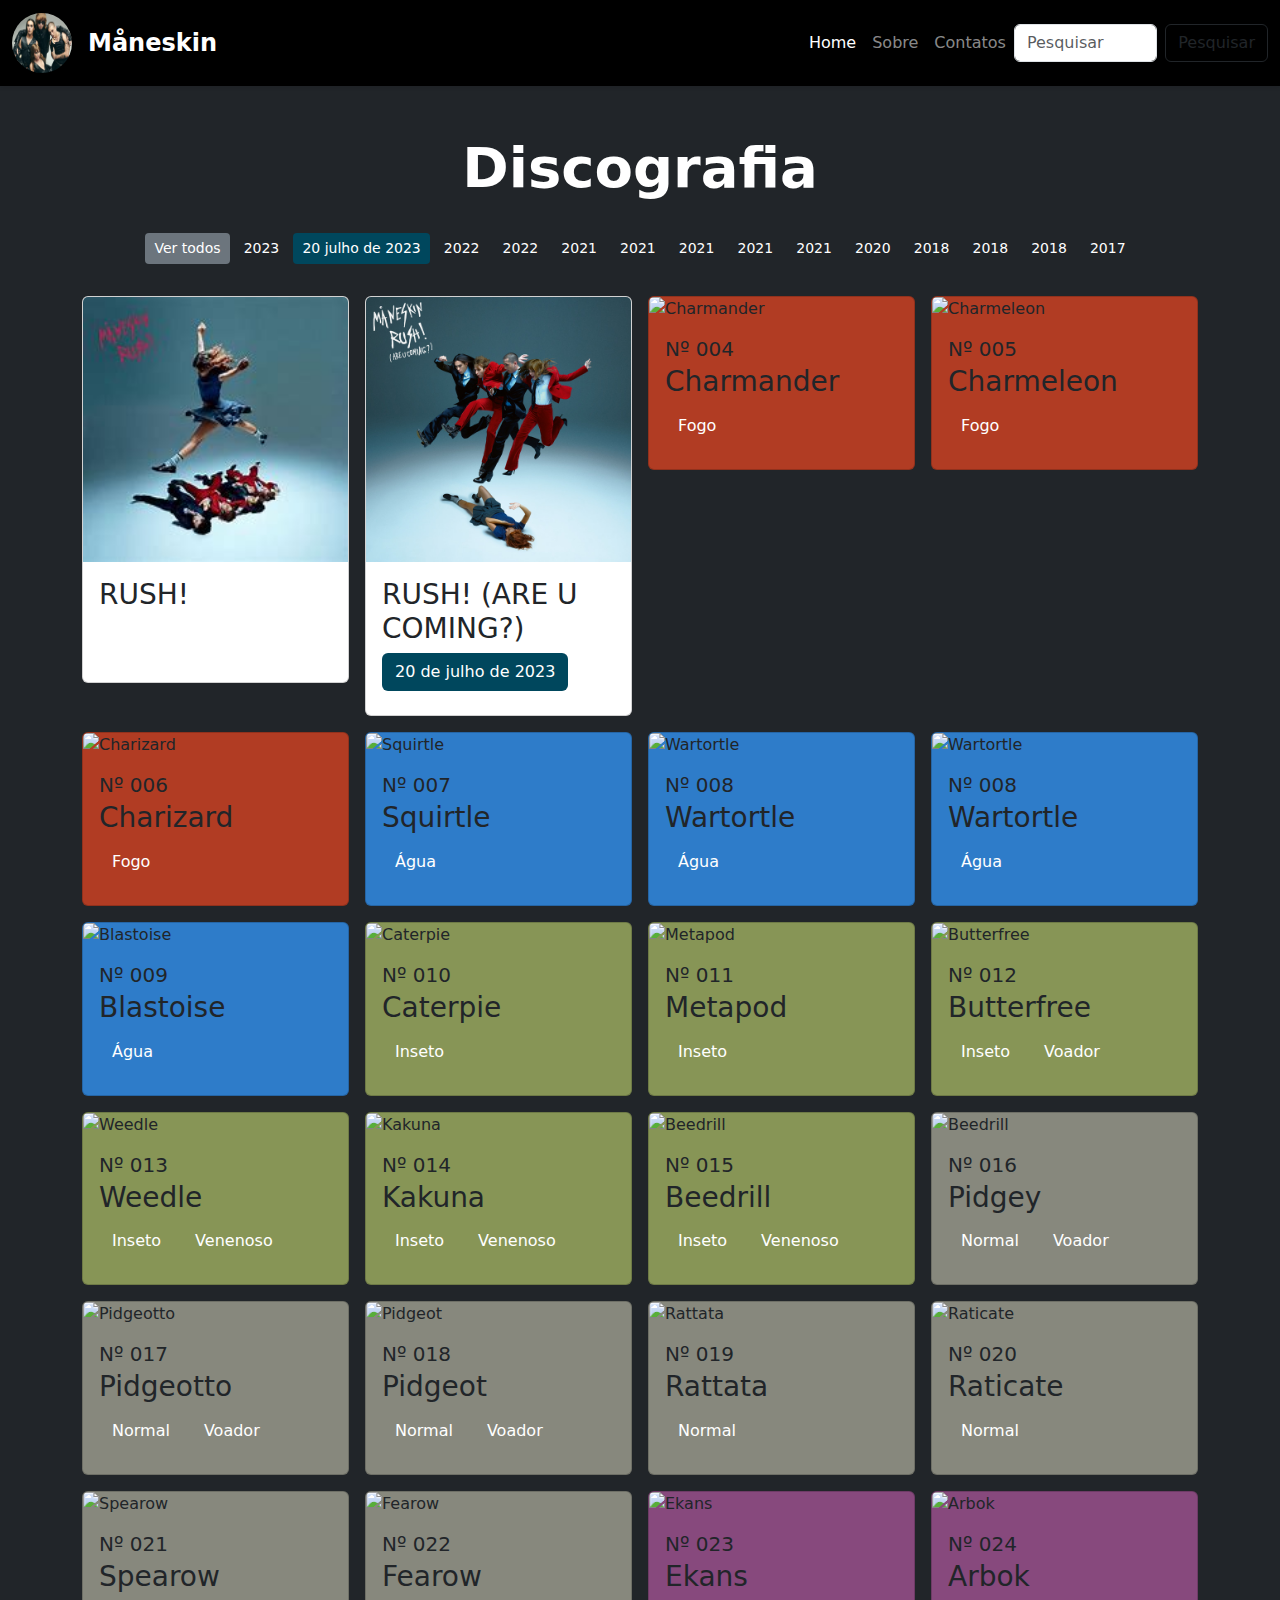
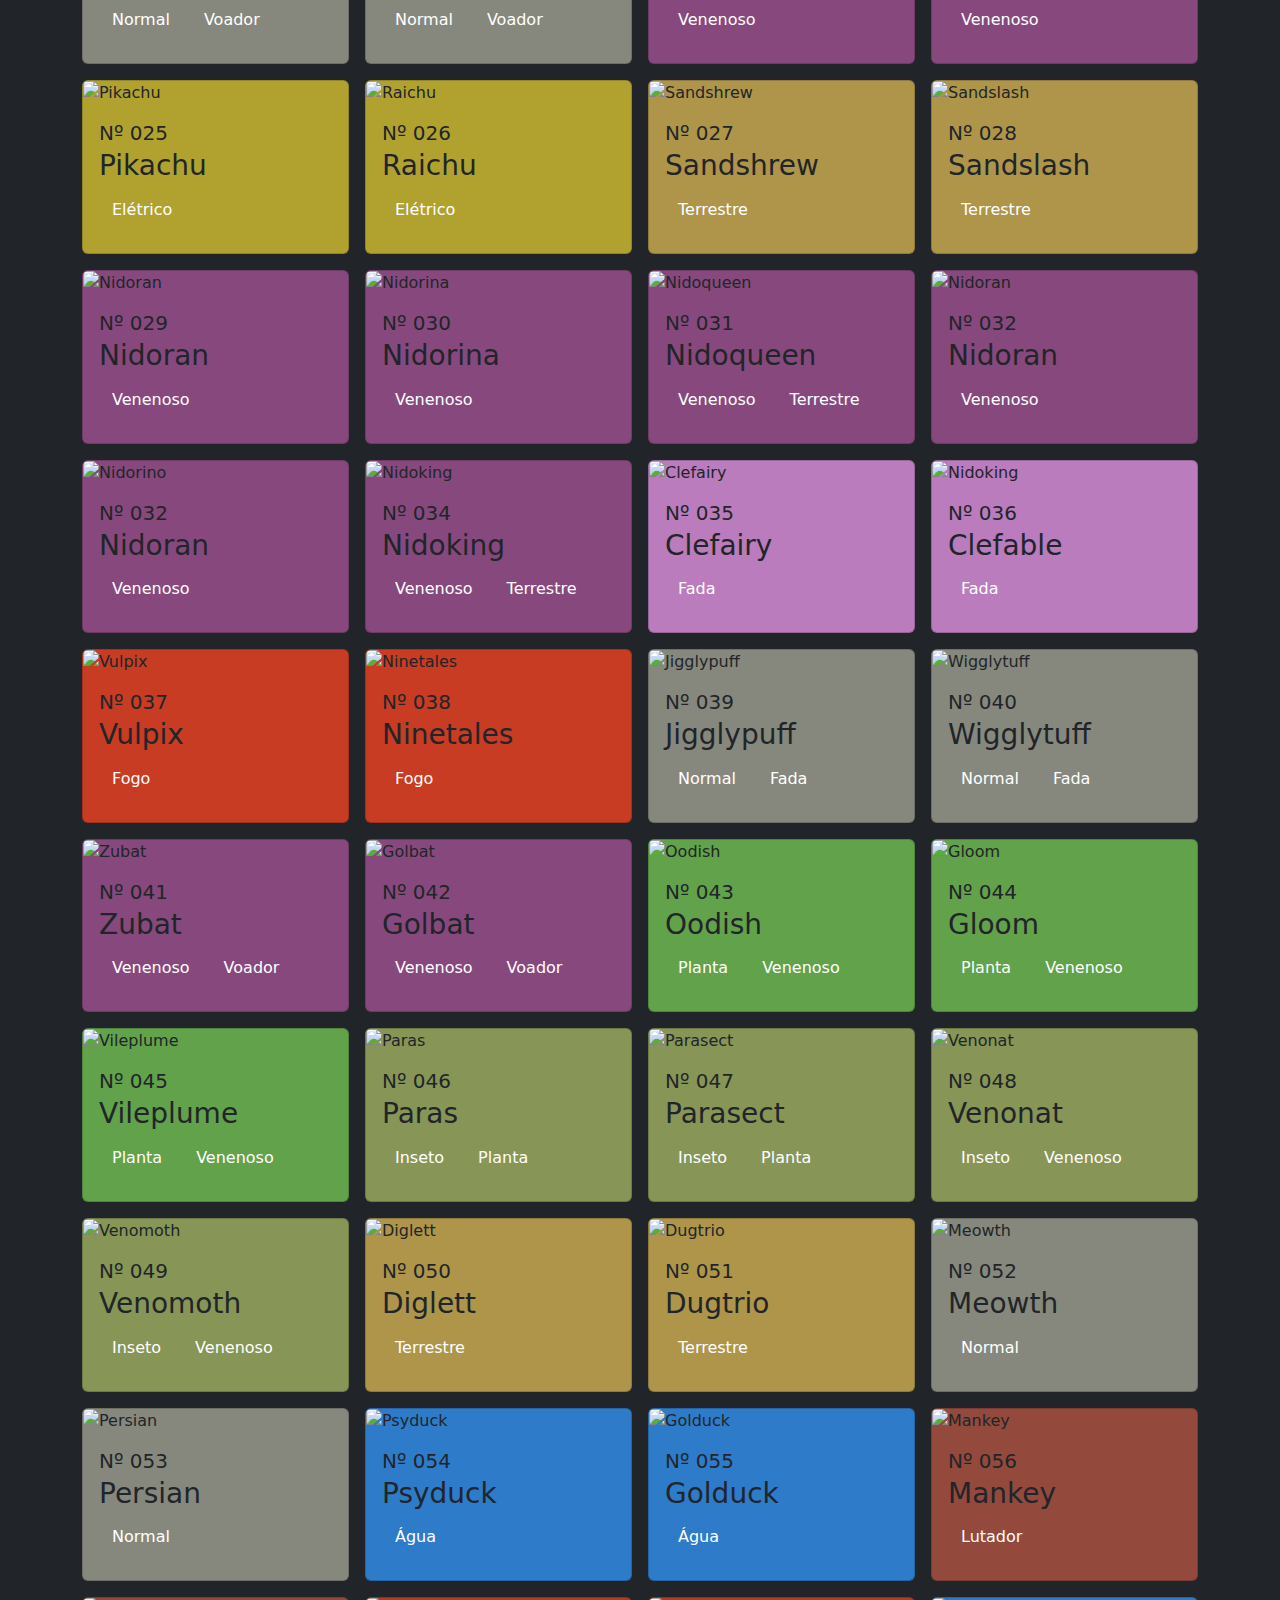
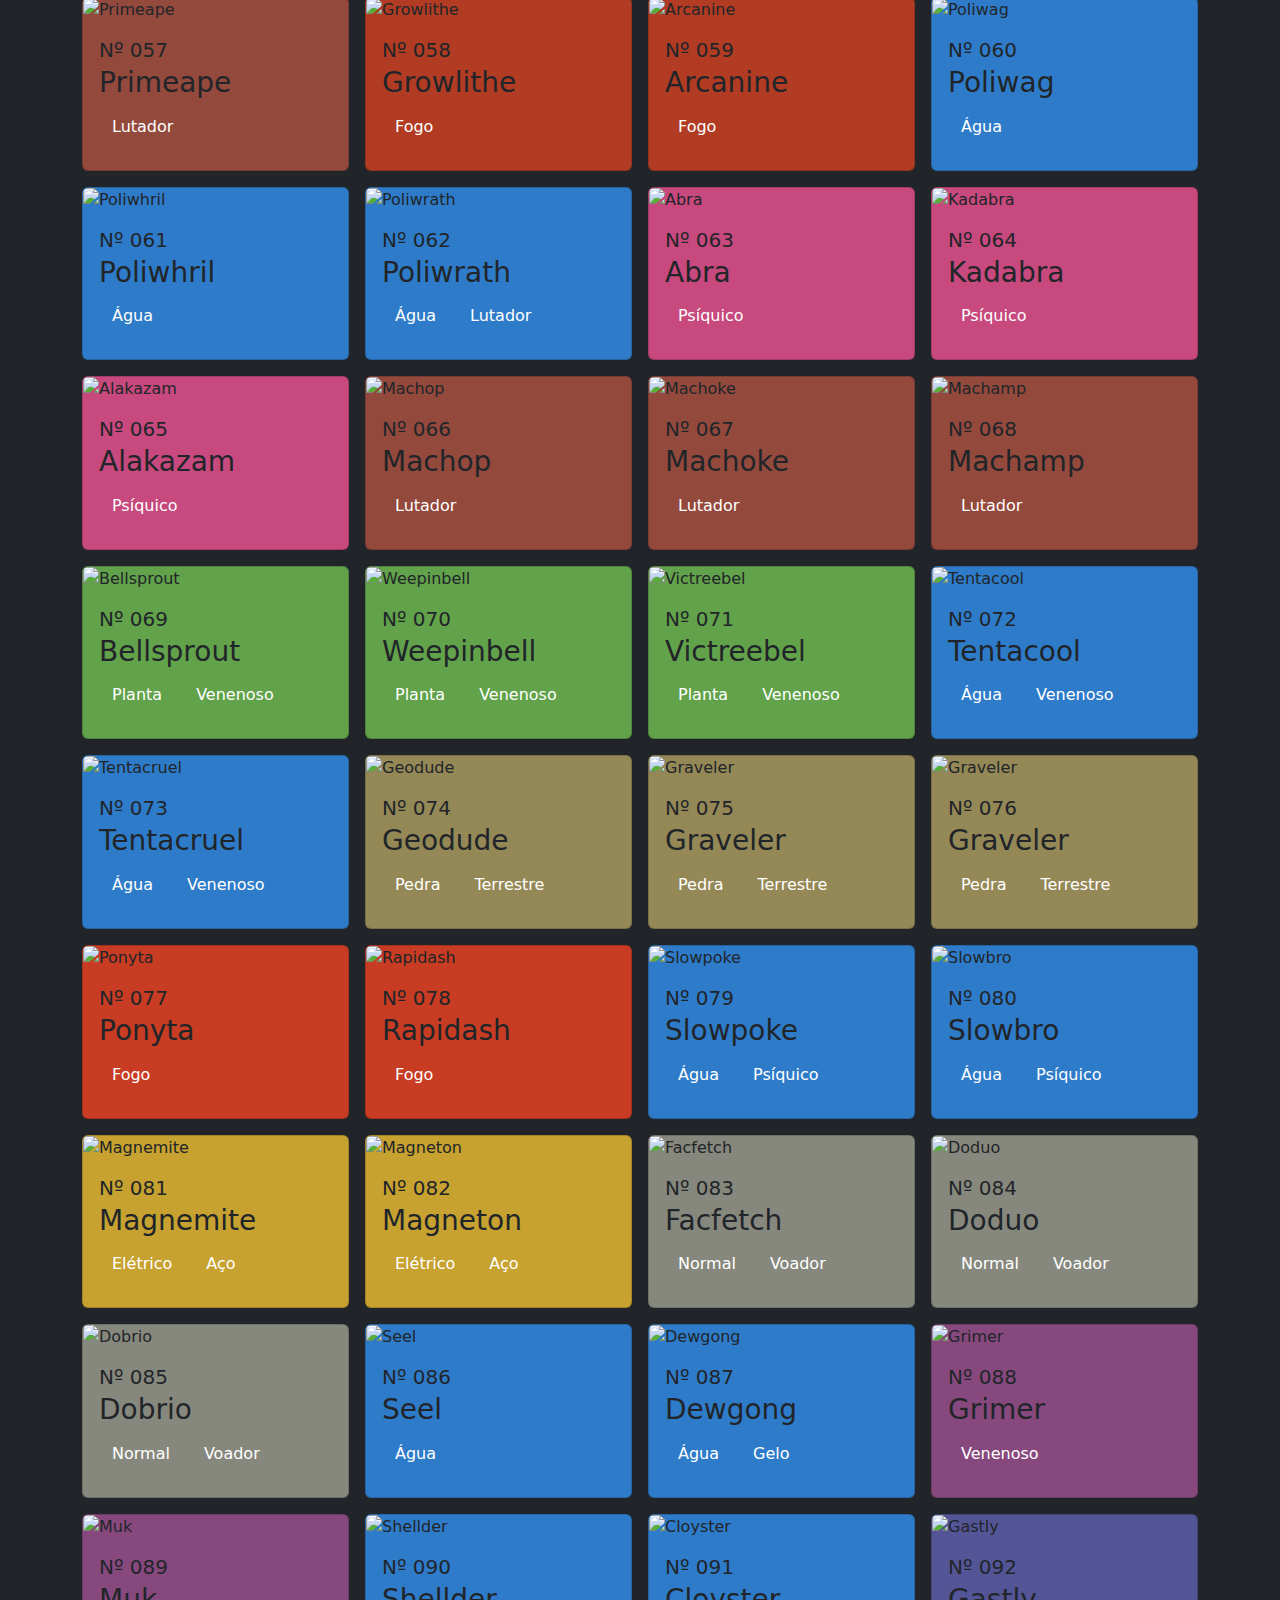
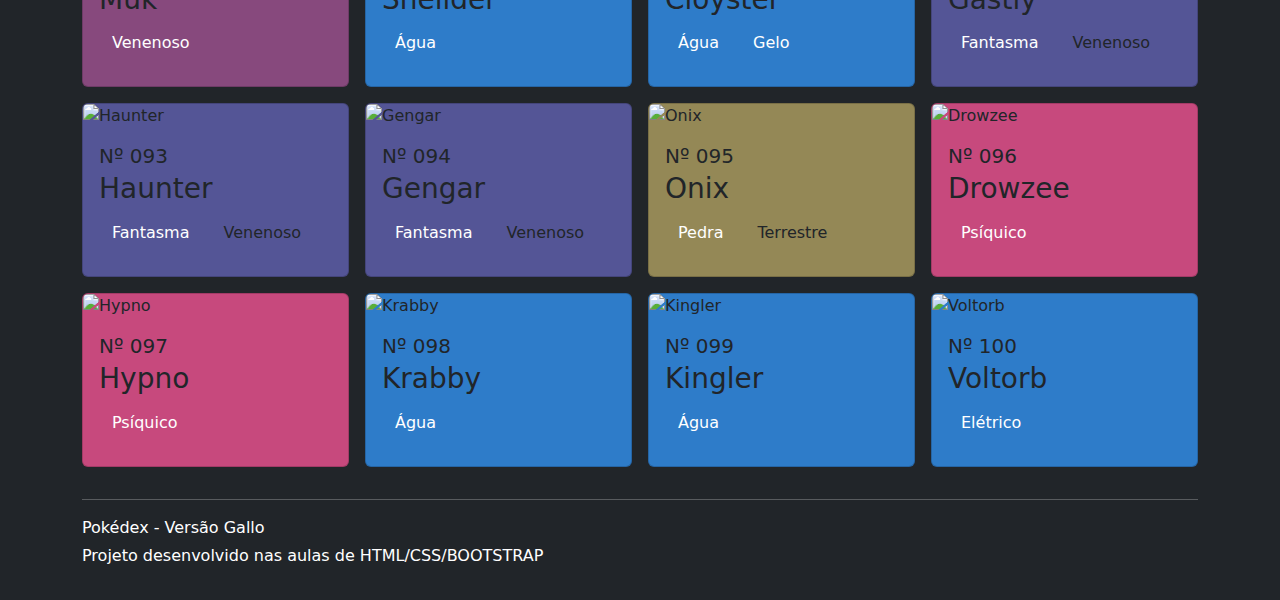
==== index.html @ 744568f0 "inicio da index" ====
<!DOCTYPE html>
<html lang="pt-br">
<head>
    <meta charset="UTF-8">
    <meta name="viewport" content="width=device-width, initial-scale=1.0">
    <title>Måneskin</title>

    <!-- Linha do favicon -->
    <link rel="shortcut icon" href="img/icon_1-removebg-preview.png" type="image/x-icon">

    <link rel="stylesheet" href="https://cdn.jsdelivr.net/npm/bootstrap@5.3.3/dist/css/bootstrap.min.css">
    <link rel="stylesheet" href="css/style.css">
</head>

<body class="min-vh-100 bg-dark">
    <header>
        <nav class="navbar navbar-expand-lg navbar-dark shadow-sm">
            <div class="container-fluid">
                <a href="index.html" class="navbar-brand d-flex align-items-center">
                    <img src="img/foto.jpg" alt="Måneskin" class="logo me-3">
                    <strong class="fs-4">Måneskin</strong>
                </a>
                <button class="navbar-toggler" type="button" data-bs-toggle="collapse" data-bs-target="#navbarSupportedContent" aria-controls="navbarSupportedContent" aria-expanded="false" aria-label="Toggle navigation">
                    <span class="navbar-toggler-icon"></span>
                </button>   
                  <div class="collapse navbar-collapse" id="navbarSupportedContent">
                    <ul class="navbar-nav w-100 justify-content-end mb-2 mb-lg-0">
                      <li class="nav-item">
                        <a class="nav-link active" aria-current="page" href="index.html">Home</a>
                      </li>
                      <li class="nav-item">
                        <a class="nav-link" href="#">Sobre</a>
                      </li>
                      <li class="nav-item">
                        <a class="nav-link" href="#">Contatos</a>
                      </li>
                    </ul>
                    <form class="d-flex" role="search">
                      <input class="form-control me-2" type="search" placeholder="Pesquisar" aria-label="Search">
                    <button class="btn btn-outline-dark" type="submit">Pesquisar</button>
                    </form>
                  </div>
            </div>
        </nav>
    </header>

    <main>
        <div class="container text-white pt-5">
            <div class="row">
                <div class="col text-center">
                    <h1 class="display-4 text-white fw-bolder">
                        Discografia
                    </h1>
                    <div class="my-4">
                        <button class="btn btn-sm my-2 text-white bg-secondary">
                            Ver todos
                        </button>
                        <button class="btn btn-sm my-2 text-white btn-2023">
                            2023
                        </button>
                        <button class="btn btn-sm my-2 text-white btn-20-julho-de-2023">
                          20 julho de 2023
                      </button>
                        <button class="btn btn-sm my-2 text-white btn-Fantasma">
                            2022
                        </button>
                        <button class="btn btn-sm my-2 text-white btn-Fogo">
                            2022
                        </button>
                        <button class="btn btn-sm my-2 text-white btn-Lutador">
                            2021
                        </button>
                        <button class="btn btn-sm my-2 text-white btn-Normal">
                            2021
                        </button>
                        <button class="btn btn-sm my-2 text-white btn-Pedra">
                            2021
                        </button>
                        <button class="btn btn-sm my-2 text-white btn-Planta">
                            2021
                        </button>
                        <button class="btn btn-sm my-2 text-white btn-Psíquico">
                            2021
                        </button>
                        <button class="btn btn-sm my-2 text-white btn-Sombrio">
                            2020
                        </button>
                        <button class="btn btn-sm my-2 text-white btn-Terrestre">
                            2018
                        </button>
                        <button class="btn btn-sm my-2 text-white btn-Venenoso">
                            2018
                        </button>
                        <button class="btn btn-sm my-2 text-white btn-Voador">
                            2018
                        </button>
                        <button class="btn btn-sm my-2 text-white btn-Voador">
                            2017
                        </button>
                    </div>
                </div>
            </div>
            <div class="row row-cols-1 row-cols-sm-2 row-cols-md-3 row-cols-lg-4 g-3">

              <!-- Início do Card RUSH! -->
                <div class="col">
                  <a href="rush.html" class="text-decoration-none">
                  <div class="card" style="background-color: #fff">
                    <img src="img/rush.jpg" alt="RUSH! (ARE U COMING?)" class="card-img-top">
                    <div class="card-body">
                        <h3 class="card-title">RUSH!</h3>
                        <div class="d-flex gap-2 my-2">
                          <button class="btn btn-20-janeiro-de-2023 text-white">20 de janeiro de 2023</button>
                        </div>
                    </div>
                  </div>
                  </a>
                </div>
              <!-- Fim do Card do RUSH! (ARE U COMING?) -->


              <!-- Início do Card RUSH! (ARE U COMING?) -->
                <div class="col">
                  <a href="rush are u coming.html" class="text-decoration-none">
                  <div class="card" style="background-color: #fff">
                    <img src="img/rush are u coming.jpg" alt="RUSH! (ARE U COMING?)" class="card-img-top">
                    <div class="card-body">
                        <h3 class="card-title">RUSH! (ARE U COMING?)</h3>
                        <div class="d-flex gap-2 my-2">
                            <button class="btn btn-20-julho-de-2023 text-white">20 de julho de 2023</button>
                        </div>
                    </div>
                  </div>
                  </a>
                </div>
                <!-- Fim do Card do RUSH! (ARE U COMING?) -->




                  <!-- Início do Card do Charmander -->
                <div class="col">
                    <div class="card" style="background-color: rgba(225,68,34,0.75);">
                      <img src="img/pokemons/004.png" alt="Charmander" class="card-img-top">
                      <div class="card-body">
                          <h5 class="card-text mb-1">Nº 004</h5>
                          <h3 class="card-title">Charmander</h3>
                          <div class="d-flex gap-2 my-2">
                              <button class="btn btn-Fogo text-white">Fogo</button>
                          </div>
                      </div>
                    </div>
                  </div>
                  <!-- Fim do Card do Charmander -->

                  <!-- Início do Card do Charmeleon  -->
                <div class="col">
                    <div class="card" style="background-color: rgba(225,68,34,0.75);">
                      <img src="img/pokemons/005.png" alt="Charmeleon" class="card-img-top">
                      <div class="card-body">
                          <h5 class="card-text mb-1">Nº 005</h5>
                          <h3 class="card-title">Charmeleon</h3>
                          <div class="d-flex gap-2 my-2">
                              <button class="btn btn-Fogo text-white">Fogo</button>
                          </div>
                      </div>
                    </div>
                  </div>
                  <!-- Fim do Card do Charmeleon  -->

                    <!-- Início do Card do Charizard  -->
                <div class="col">
                    <div class="card" style="background-color: rgba(225,68,34,0.75);">
                      <img src="img/pokemons/006.png" alt="Charizard" class="card-img-top">
                      <div class="card-body">
                          <h5 class="card-text mb-1">Nº 006</h5>
                          <h3 class="card-title">Charizard</h3>
                          <div class="d-flex gap-2 my-2">
                              <button class="btn btn-Fogo text-white">Fogo</button>
                          </div>
                      </div>
                    </div>
                  </div>
                  <!-- Fim do Card do Charizard -->
                  
                  <!-- Início do Card do Squirtle -->
                <div class="col">
                    <div class="card" style="background-color: rgba(51,153,255,0.75);">
                      <img src="img/pokemons/007.png" alt="Squirtle" class="card-img-top">
                      <div class="card-body">
                          <h5 class="card-text mb-1">Nº 007</h5>
                          <h3 class="card-title">Squirtle</h3>
                          <div class="d-flex gap-2 my-2">
                              <button class="btn btn-Água text-white">Água</button>
                          </div>
                      </div>
                    </div>
                  </div>
                  <!-- Fim do Card do Squirtle -->

                  <!-- Início do Card do Wartortle -->
                <div class="col">
                    <div class="card" style="background-color: rgba(51,153,255,0.75);">
                      <img src="img/pokemons/008.png" alt="Wartortle" class="card-img-top">
                      <div class="card-body">
                          <h5 class="card-text mb-1">Nº 008</h5>
                          <h3 class="card-title">Wartortle</h3>
                          <div class="d-flex gap-2 my-2">
                              <button class="btn btn-Água text-white">Água</button>
                          </div>
                      </div>
                    </div>
                  </div>
                  <!-- Fim do Card do Squirtle -->

                  <!-- Início do Card do Wartortle -->
                <div class="col">
                    <div class="card" style="background-color: rgba(51,153,255,0.75);">
                      <img src="img/pokemons/008.png" alt="Wartortle  " class="card-img-top">
                      <div class="card-body">
                          <h5 class="card-text mb-1">Nº 008</h5>
                          <h3 class="card-title">Wartortle</h3>
                          <div class="d-flex gap-2 my-2">
                              <button class="btn btn-Água text-white">Água</button>
                          </div>
                      </div>
                    </div>
                  </div>
                  <!-- Fim do Card do Wartortle -->

                  <!-- Início do Card do Blastoise -->
                <div class="col">
                    <div class="card" style="background-color: rgba(51,153,255,0.75);">
                      <img src="img/pokemons/009.png" alt="Blastoise" class="card-img-top">
                      <div class="card-body">
                          <h5 class="card-text mb-1">Nº 009</h5>
                          <h3 class="card-title">Blastoise</h3>
                          <div class="d-flex gap-2 my-2">
                              <button class="btn btn-Água text-white">Água</button>
                          </div>
                      </div>
                    </div>
                  </div>
                  <!-- Fim do Card do Wartortle -->

                  <!-- Início do Card do Caterpie -->
                <div class="col">
                    <div class="card" style="background-color: rgba(170,187,102,0.75);">
                      <img src="img/pokemons/010.png" alt="Caterpie" class="card-img-top">
                      <div class="card-body">
                          <h5 class="card-text mb-1">Nº 010</h5>
                          <h3 class="card-title">Caterpie</h3>
                          <div class="d-flex gap-2 my-2">
                              <button class="btn btn-Inseto text-white">Inseto</button>
                          </div>
                      </div>
                    </div>
                  </div>
                  <!-- Fim do Card do Caterpie   -->

                  <!-- Início do Card do Metapod -->
                <div class="col">
                    <div class="card" style="background-color: rgba(170,187,102,0.75);">
                      <img src="img/pokemons/011.png" alt="Metapod" class="card-img-top">
                      <div class="card-body">
                          <h5 class="card-text mb-1">Nº 011</h5>
                          <h3 class="card-title">Metapod</h3>
                          <div class="d-flex gap-2 my-2">
                              <button class="btn btn-Inseto text-white">Inseto</button>
                          </div>
                      </div>
                    </div>
                  </div>
                  <!-- Fim do Card do Metapod   -->

                  <!-- Início do Card do Butterfree -->
                <div class="col">
                    <div class="card" style="background-color: rgba(170,187,102,0.75);">
                      <img src="img/pokemons/012.png" alt="Butterfree" class="card-img-top">
                      <div class="card-body">
                          <h5 class="card-text mb-1">Nº 012</h5>
                          <h3 class="card-title">Butterfree</h3>
                          <div class="d-flex gap-2 my-2">
                              <button class="btn btn-Inseto text-white">Inseto</button>
                              <button class="btn btn-Voador text-white">Voador</button>
                          </div>
                      </div>
                    </div>
                  </div>
                  <!-- Fim do Card do Butterfree -->

                  <!-- Início do Card do Weedle -->
                <div class="col">
                    <div class="card" style="background-color: rgba(170,187,102,0.75);">
                      <img src="img/pokemons/013.png" alt="Weedle" class="card-img-top">
                      <div class="card-body">
                          <h5 class="card-text mb-1">Nº 013</h5>
                          <h3 class="card-title">Weedle</h3>
                          <div class="d-flex gap-2 my-2">
                              <button class="btn btn-Inseto text-white">Inseto</button>
                              <button class="btn btn-Venenoso text-white">Venenoso</button>
                          </div>
                      </div>
                    </div>
                  </div>
                  <!-- Fim do Card do Weedle -->

                  <!-- Início do Card do Kakuna -->
                <div class="col">
                    <div class="card" style="background-color: rgba(170,187,102,0.75);">
                      <img src="img/pokemons/014.png" alt="Kakuna" class="card-img-top">
                      <div class="card-body">
                          <h5 class="card-text mb-1">Nº 014</h5>
                          <h3 class="card-title">Kakuna</h3>
                          <div class="d-flex gap-2 my-2">
                              <button class="btn btn-Inseto text-white">Inseto</button>
                              <button class="btn btn-Venenoso text-white">Venenoso</button>
                          </div>
                      </div>
                    </div>
                  </div>
                  <!-- Fim do Card do Kakuna -->

                  <!-- Início do Card do Beedrill -->
                <div class="col">
                    <div class="card" style="background-color: rgba(170,187,102,0.75);">
                      <img src="img/pokemons/015.png" alt="Beedrill" class="card-img-top">
                      <div class="card-body">
                          <h5 class="card-text mb-1">Nº 015</h5>
                          <h3 class="card-title">Beedrill</h3>
                          <div class="d-flex gap-2 my-2">
                              <button class="btn btn-Inseto text-white">Inseto</button>
                              <button class="btn btn-Venenoso text-white">Venenoso</button>
                          </div>
                      </div>
                    </div>
                  </div>
                  <!-- Fim do Card do Beedrill -->

                  <!-- Início do Card do Pidgey -->
                <div class="col">
                    <div class="card" style="background-color: rgba(170,170,153,0.75);">
                      <img src="img/pokemons/016.png" alt="Beedrill" class="card-img-top">
                      <div class="card-body">
                          <h5 class="card-text mb-1">Nº 016</h5>
                          <h3 class="card-title">Pidgey</h3>
                          <div class="d-flex gap-2 my-2">
                              <button class="btn btn-Normal text-white">Normal</button>
                              <button class="btn btn-Voador text-white">Voador</button>
                          </div>
                      </div>
                    </div>
                  </div>
                  <!-- Fim do Card do Pidgey -->

                  <!-- Início do Card do Pidgeotto -->
                <div class="col">
                    <div class="card" style="background-color: rgba(170,170,153,0.75);">
                      <img src="img/pokemons/017.png" alt="Pidgeotto" class="card-img-top">
                      <div class="card-body">
                          <h5 class="card-text mb-1">Nº 017</h5>
                          <h3 class="card-title">Pidgeotto</h3>
                          <div class="d-flex gap-2 my-2">
                              <button class="btn btn-Normal text-white">Normal</button>
                              <button class="btn btn-Voador text-white">Voador</button>
                          </div>
                      </div>
                    </div>
                  </div>
                  <!-- Fim do Card do Pidgeotto -->

                  <!-- Início do Card do Pidgeot -->
                <div class="col">
                    <div class="card" style="background-color: rgba(170,170,153,0.75);">
                      <img src="img/pokemons/018.png" alt="Pidgeot" class="card-img-top">
                      <div class="card-body">
                          <h5 class="card-text mb-1">Nº 018</h5>
                          <h3 class="card-title">Pidgeot</h3>
                          <div class="d-flex gap-2 my-2">
                              <button class="btn btn-Normal text-white">Normal</button>
                              <button class="btn btn-Voador text-white">Voador</button>
                          </div>
                      </div>
                    </div>
                  </div>
                  <!-- Fim do Card do Pidgeot -->

                  <!-- Início do Card do Rattata -->
                <div class="col">
                    <div class="card" style="background-color: rgba(170,170,153,0.75);">
                      <img src="img/pokemons/019.png" alt="Rattata" class="card-img-top">
                      <div class="card-body">
                          <h5 class="card-text mb-1">Nº 019</h5>
                          <h3 class="card-title">Rattata</h3>
                          <div class="d-flex gap-2 my-2">
                              <button class="btn btn-Normal text-white">Normal</button>
                          </div>
                      </div>
                    </div>
                  </div>
                  <!-- Fim do Card do Rattata -->

                  <!-- Início do Card do Raticate -->
                <div class="col">
                    <div class="card" style="background-color: rgba(170,170,153,0.75);">
                      <img src="img/pokemons/020.png" alt="Raticate" class="card-img-top">
                      <div class="card-body">
                          <h5 class="card-text mb-1">Nº 020</h5>
                          <h3 class="card-title">Raticate</h3>
                          <div class="d-flex gap-2 my-2">
                              <button class="btn btn-Normal text-white">Normal</button>
                          </div>
                      </div>
                    </div>
                  </div>
                  <!-- Fim do Card do Raticate -->

                  <!-- Início do Card do Spearow -->
                <div class="col">
                    <div class="card" style="background-color: rgba(170,170,153,0.75);">
                      <img src="img/pokemons/021.png" alt="Spearow" class="card-img-top">
                      <div class="card-body">
                          <h5 class="card-text mb-1">Nº 021</h5>
                          <h3 class="card-title">Spearow</h3>
                          <div class="d-flex gap-2 my-2">
                              <button class="btn btn-Normal text-white">Normal</button>
                              <button class="btn btn-Voador text-white">Voador</button>
                          </div>
                      </div>
                    </div>
                  </div>
                  <!-- Fim do Card do Spearow -->

                  <!-- Início do Card do Fearow -->
                <div class="col">
                    <div class="card" style="background-color: rgba(170,170,153,0.75);">
                      <img src="img/pokemons/022.png" alt="Fearow" class="card-img-top">
                      <div class="card-body">
                          <h5 class="card-text mb-1">Nº 022</h5>
                          <h3 class="card-title">Fearow</h3>
                          <div class="d-flex gap-2 my-2">
                              <button class="btn btn-Normal text-white">Normal</button>
                              <button class="btn btn-Voador text-white">Voador</button>
                          </div>
                      </div>
                    </div>
                  </div>
                  <!-- Fim do Card do Fearow -->

                  <!-- Início do Card do Ekans -->
                <div class="col">
                    <div class="card" style="background-color: rgba(170,85,153,0.75);">
                      <img src="img/pokemons/023.png" alt="Ekans" class="card-img-top">
                      <div class="card-body">
                          <h5 class="card-text mb-1">Nº 023</h5>
                          <h3 class="card-title">Ekans</h3>
                          <div class="d-flex gap-2 my-2">
                              <button class="btn btn-Venenoso text-white">Venenoso</button>
                          </div>
                      </div>
                    </div>
                  </div>
                  <!-- Fim do Card do Ekans -->

                  <!-- Início do Card do Arbok -->
                <div class="col">
                    <div class="card" style="background-color: rgba(170,85,153,0.75);">
                      <img src="img/pokemons/024.png" alt="Arbok" class="card-img-top">
                      <div class="card-body">
                          <h5 class="card-text mb-1">Nº 024</h5>
                          <h3 class="card-title">Arbok</h3>
                          <div class="d-flex gap-2 my-2">
                              <button class="btn btn-Venenoso text-white">Venenoso</button>
                          </div>
                      </div>
                    </div>
                  </div>
                  <!-- Fim do Card do Arbok -->

                  <!-- Início do Card do Pikachu -->
                <div class="col">
                    <div class="card" style="background-color: rgba(225,204,51,0.75);">
                      <img src="img/pokemons/025.png" alt="Pikachu" class="card-img-top">
                      <div class="card-body">
                          <h5 class="card-text mb-1">Nº 025</h5>
                          <h3 class="card-title">Pikachu</h3>
                          <div class="d-flex gap-2 my-2">
                              <button class="btn btn-Elétrico text-white">Elétrico</button>
                          </div>
                      </div>
                    </div>
                  </div>
                  <!-- Fim do Card do Pikachu -->

                  <!-- Início do Card do Raichu -->
                <div class="col">
                    <div class="card" style="background-color: rgba(225,204,51,0.75);">
                      <img src="img/pokemons/026.png" alt="Raichu" class="card-img-top">
                      <div class="card-body">
                          <h5 class="card-text mb-1">Nº 026</h5>
                          <h3 class="card-title">Raichu</h3>
                          <div class="d-flex gap-2 my-2">
                              <button class="btn btn-Elétrico text-white">Elétrico</button>
                          </div>
                      </div>
                    </div>
                  </div>
                  <!-- Fim do Card do Raichu -->

                 <!-- Início do Card do Sandshrew -->
                <div class="col">
                    <div class="card" style="background-color: rgba(221,187,85,0.75);">
                      <img src="img/pokemons/027.png" alt="Sandshrew" class="card-img-top">
                      <div class="card-body">
                          <h5 class="card-text mb-1">Nº 027</h5>
                          <h3 class="card-title">Sandshrew</h3>
                          <div class="d-flex gap-2 my-2">
                              <button class="btn btn-Terrestre text-white">Terrestre</button>
                          </div>
                      </div>
                    </div>
                  </div>
                  <!-- Fim do Card do Sandshrew --> 

                  <!-- Início do Card do Sandslash -->
                <div class="col">
                    <div class="card" style="background-color: rgba(221,187,85,0.75);">
                      <img src="img/pokemons/028.png" alt="Sandslash" class="card-img-top">
                      <div class="card-body">
                          <h5 class="card-text mb-1">Nº 028</h5>
                          <h3 class="card-title">Sandslash</h3>
                          <div class="d-flex gap-2 my-2">
                              <button class="btn btn-Terrestre text-white">Terrestre</button>
                          </div>
                      </div>
                    </div>
                  </div>
                  <!-- Fim do Card do Sandslash --> 

                   <!-- Início do Card do Nidoran -->
                <div class="col">
                    <div class="card" style="background-color: rgba(170,85,153,0.75);">
                      <img src="img/pokemons/029.png" alt="Nidoran" class="card-img-top">
                      <div class="card-body">
                          <h5 class="card-text mb-1">Nº 029</h5>
                          <h3 class="card-title">Nidoran</h3>
                          <div class="d-flex gap-2 my-2">
                              <button class="btn btn-Venenoso text-white">Venenoso</button>
                          </div>
                      </div>
                    </div>
                  </div>
                  <!-- Fim do Card do Nidoran -->

                  <!-- Início do Card do Nidorana -->
                <div class="col">
                    <div class="card" style="background-color: rgba(170,85,153,0.75);">
                      <img src="img/pokemons/030.png" alt="Nidorina" class="card-img-top">
                      <div class="card-body">
                          <h5 class="card-text mb-1">Nº 030</h5>
                          <h3 class="card-title">Nidorina</h3>
                          <div class="d-flex gap-2 my-2">
                              <button class="btn btn-Venenoso text-white">Venenoso</button>
                          </div>
                      </div>
                    </div>
                  </div>
                  <!-- Fim do Card do Nidorina -->

                  <!-- Início do Card do Nidoqueen -->
                <div class="col">
                    <div class="card" style="background-color: rgba(170,85,153,0.75);">
                      <img src="img/pokemons/031.png" alt="Nidoqueen" class="card-img-top">
                      <div class="card-body">
                          <h5 class="card-text mb-1">Nº 031</h5>
                          <h3 class="card-title">Nidoqueen</h3>
                          <div class="d-flex gap-2 my-2">
                              <button class="btn btn-Venenoso text-white">Venenoso</button>
                              <button class="btn btn-Terrestre text-white">Terrestre</button>
                          </div>
                      </div>
                    </div>
                  </div>
                  <!-- Fim do Card do Nidoqueen -->

                  <!-- Início do Card do Nidoran -->
                <div class="col">
                    <div class="card" style="background-color: rgba(170,85,153,0.75);">
                      <img src="img/pokemons/032.png" alt="Nidoran" class="card-img-top">
                      <div class="card-body">
                          <h5 class="card-text mb-1">Nº 032</h5>
                          <h3 class="card-title">Nidoran</h3>
                          <div class="d-flex gap-2 my-2">
                              <button class="btn btn-Venenoso text-white">Venenoso</button>
                          </div>
                      </div>
                    </div>
                  </div>
                  <!-- Fim do Card do Nidoran -->

                  <!-- Início do Card do Nidorino -->
                <div class="col">
                    <div class="card" style="background-color: rgba(170,85,153,0.75);">
                      <img src="img/pokemons/033.png" alt="Nidorino" class="card-img-top">
                      <div class="card-body">
                          <h5 class="card-text mb-1">Nº 032</h5>
                          <h3 class="card-title">Nidoran</h3>
                          <div class="d-flex gap-2 my-2">
                              <button class="btn btn-Venenoso text-white">Venenoso</button>
                          </div>
                      </div>
                    </div>
                  </div>
                  <!-- Fim do Card do Nidorin -->

                  <!-- Início do Card do Nidoking -->
                <div class="col">
                    <div class="card" style="background-color: rgba(170,85,153,0.75);">
                      <img src="img/pokemons/034.png" alt="Nidoking" class="card-img-top">
                      <div class="card-body">
                          <h5 class="card-text mb-1">Nº 034</h5>
                          <h3 class="card-title">Nidoking</h3>
                          <div class="d-flex gap-2 my-2">
                              <button class="btn btn-Venenoso text-white">Venenoso</button>
                              <button class="btn btn-Terrestre text-white">Terrestre</button>
                          </div>
                      </div>
                    </div>
                  </div>
                  <!-- Fim do Card do Nidoking -->

                  <!-- Início do Card do Clefairy -->
                <div class="col">
                    <div class="card" style="background-color: rgba(238,153,238,0.75);">
                      <img src="img/pokemons/035.png" alt="Clefairy" class="card-img-top">
                      <div class="card-body">
                          <h5 class="card-text mb-1">Nº 035</h5>
                          <h3 class="card-title">Clefairy</h3>
                          <div class="d-flex gap-2 my-2">
                              <button class="btn btn-Fada text-white">Fada</button>
                          </div>
                      </div>
                    </div>
                  </div>
                  <!-- Fim do Card do Clefairy -->

                  <!-- Início do Card do Clefable -->
                <div class="col">
                    <div class="card" style="background-color: rgba(238,153,238,0.75);">
                      <img src="img/pokemons/036.png" alt="Nidoking" class="card-img-top">
                      <div class="card-body">
                          <h5 class="card-text mb-1">Nº 036</h5>
                          <h3 class="card-title">Clefable</h3>
                          <div class="d-flex gap-2 my-2">
                              <button class="btn btn-Fada text-white">Fada</button>
                          </div>
                      </div>
                    </div>
                  </div>
                  <!-- Fim do Card do Clefable -->

                   <!-- Início do Card do Vulpix -->
                <div class="col">
                  <div class="card" style="background-color: rgba(255,68,34,0.75);">
                    <img src="img/pokemons/037.png" alt="Vulpix" class="card-img-top">
                    <div class="card-body">
                        <h5 class="card-text mb-1">Nº 037</h5>
                        <h3 class="card-title">Vulpix</h3>
                        <div class="d-flex gap-2 my-2">
                            <button class="btn btn-Fogo text-white">Fogo</button>
                        </div>
                    </div>
                  </div>
                </div>
                <!-- Fim do Card do Vulpix -->

                <!-- Início do Card do Ninetales -->
                <div class="col">
                  <div class="card" style="background-color: rgba(255,68,34,0.75);">
                    <img src="img/pokemons/038.png" alt="Ninetales" class="card-img-top">
                    <div class="card-body">
                        <h5 class="card-text mb-1">Nº 038</h5>
                        <h3 class="card-title">Ninetales</h3>
                        <div class="d-flex gap-2 my-2">
                            <button class="btn btn-Fogo text-white">Fogo</button>
                        </div>
                    </div>
                  </div>
                </div>
                <!-- Fim do Card do Ninetales -->

                <!-- Início do Card do Jigglypuff -->
                <div class="col">
                  <div class="card" style="background-color: rgba(170,170,153,0.75);">
                    <img src="img/pokemons/039.png" alt="Jigglypuff" class="card-img-top">
                    <div class="card-body">
                        <h5 class="card-text mb-1">Nº 039</h5>
                        <h3 class="card-title">Jigglypuff</h3>
                        <div class="d-flex gap-2 my-2">
                            <button class="btn btn-Normal text-white">Normal</button>
                            <button class="btn btn-Fada text-white">Fada</button>
                        </div>
                    </div>
                  </div>
                </div>
                <!-- Fim do Card do Jigglypuff -->

                <!-- Início do Card do Wigglytuff -->
                <div class="col">
                  <div class="card" style="background-color: rgba(170,170,153,0.75);">
                    <img src="img/pokemons/040.png" alt="Wigglytuff" class="card-img-top">
                    <div class="card-body">
                        <h5 class="card-text mb-1">Nº 040</h5>
                        <h3 class="card-title">Wigglytuff</h3>
                        <div class="d-flex gap-2 my-2">
                            <button class="btn btn-Normal text-white">Normal</button>
                            <button class="btn btn-Fada text-white">Fada</button>
                        </div>
                    </div>
                  </div>
                </div>
                <!-- Fim do Card do Wigglytuff -->

                <!-- Início do Card do Zubat -->
                <div class="col">
                  <div class="card" style="background-color: rgba(170,85,153,0.75);">
                    <img src="img/pokemons/041.png" alt="Zubat" class="card-img-top">
                    <div class="card-body">
                        <h5 class="card-text mb-1">Nº 041</h5>
                        <h3 class="card-title">Zubat</h3>
                        <div class="d-flex gap-2 my-2">
                            <button class="btn btn-Venenoso text-white">Venenoso</button>
                            <button class="btn btn-Voador text-white">Voador</button>
                        </div>
                    </div>
                  </div>
                </div>
                <!-- Fim do Card do Zubat -->

                <!-- Início do Card do Golbat -->
                <div class="col">
                  <div class="card" style="background-color: rgba(170,85,153,0.75);">
                    <img src="img/pokemons/042.png" alt="Golbat" class="card-img-top">
                    <div class="card-body">
                        <h5 class="card-text mb-1">Nº 042</h5>
                        <h3 class="card-title">Golbat</h3>
                        <div class="d-flex gap-2 my-2">
                            <button class="btn btn-Venenoso text-white">Venenoso</button>
                            <button class="btn btn-Voador text-white">Voador</button>
                        </div>
                    </div>
                  </div>
                </div>
                <!-- Fim do Card do Golbat -->

                <!-- Início do Card do Oodish -->
                <div class="col">
                  <div class="card" style="background-color: rgba(119,204,85,0.75);">
                    <img src="img/pokemons/043.png" alt="Oodish" class="card-img-top">
                    <div class="card-body">
                        <h5 class="card-text mb-1">Nº 043</h5>
                        <h3 class="card-title">Oodish</h3>
                        <div class="d-flex gap-2 my-2">
                            <button class="btn btn-Planta text-white">Planta</button>
                            <button class="btn btn-Venenoso text-white">Venenoso</button>
                        </div>
                    </div>
                  </div>
                </div>
                <!-- Fim do Card do Oodish -->

                <!-- Início do Card do Gloom -->
                <div class="col">
                  <div class="card" style="background-color: rgba(119,204,85,0.75);">
                    <img src="img/pokemons/044.png" alt="Gloom" class="card-img-top">
                    <div class="card-body">
                        <h5 class="card-text mb-1">Nº 044</h5>
                        <h3 class="card-title">Gloom</h3>
                        <div class="d-flex gap-2 my-2">
                            <button class="btn btn-Planta text-white">Planta</button>
                            <button class="btn btn-Venenoso text-white">Venenoso</button>
                        </div>
                    </div>
                  </div>
                </div>
                <!-- Fim do Card do Gloom -->

                <!-- Início do Card do Vileplume -->
                <div class="col">
                  <div class="card" style="background-color: rgba(119,204,85,0.75);">
                    <img src="img/pokemons/045.png" alt="Vileplume" class="card-img-top">
                    <div class="card-body">
                        <h5 class="card-text mb-1">Nº 045</h5>
                        <h3 class="card-title">Vileplume</h3>
                        <div class="d-flex gap-2 my-2">
                            <button class="btn btn-Planta text-white">Planta</button>
                            <button class="btn btn-Venenoso text-white">Venenoso</button>
                        </div>
                    </div>
                  </div>
                </div>
                <!-- Fim do Card do Vileplume -->

                <!-- Início do Card do Paras -->
                <div class="col">
                  <div class="card" style="background-color: rgba(170,187,102,0.75);">
                    <img src="img/pokemons/046.png" alt="Paras" class="card-img-top">
                    <div class="card-body">
                        <h5 class="card-text mb-1">Nº 046</h5>
                        <h3 class="card-title">Paras</h3>
                        <div class="d-flex gap-2 my-2">
                            <button class="btn btn-Inseto text-white">Inseto</button>
                            <button class="btn btn-Planta text-white">Planta</button>
                        </div>
                    </div>
                  </div>
                </div>
                <!-- Fim do Card do Paras -->

                <!-- Início do Card do Parasect -->
                <div class="col">
                  <div class="card" style="background-color: rgba(170,187,102,0.75);">
                    <img src="img/pokemons/047.png" alt="Parasect" class="card-img-top">
                    <div class="card-body">
                        <h5 class="card-text mb-1">Nº 047</h5>
                        <h3 class="card-title">Parasect</h3>
                        <div class="d-flex gap-2 my-2">
                            <button class="btn btn-Inseto text-white">Inseto</button>
                            <button class="btn btn-Planta text-white">Planta</button>
                        </div>
                    </div>
                  </div>
                </div>
                <!-- Fim do Card do Parasect -->

                <!-- Início do Card do Venonat -->
                <div class="col">
                  <div class="card" style="background-color: rgba(170,187,102,0.75);">
                    <img src="img/pokemons/048.png" alt="Venonat" class="card-img-top">
                    <div class="card-body">
                        <h5 class="card-text mb-1">Nº 048</h5>
                        <h3 class="card-title">Venonat</h3>
                        <div class="d-flex gap-2 my-2">
                            <button class="btn btn-Inseto text-white">Inseto</button>
                            <button class="btn btn-Venenoso text-white">Venenoso</button>
                        </div>
                    </div>
                  </div>
                </div>
                <!-- Fim do Card do Venonat -->

                <!-- Início do Card do Venomoth -->
                <div class="col">
                  <div class="card" style="background-color: rgba(170,187,102,0.75);">
                    <img src="img/pokemons/049.png" alt="Venomoth" class="card-img-top">
                    <div class="card-body">
                        <h5 class="card-text mb-1">Nº 049</h5>
                        <h3 class="card-title">Venomoth</h3>
                        <div class="d-flex gap-2 my-2">
                            <button class="btn btn-Inseto text-white">Inseto</button>
                            <button class="btn btn-Venenoso text-white">Venenoso</button>
                        </div>
                    </div>
                  </div>
                </div>
                <!-- Fim do Card do Venomoth -->

                <!-- Início do Card do Diglett -->
                <div class="col">
                  <div class="card" style="background-color: rgba(221,187,85,0.75);">
                    <img src="img/pokemons/050.png" alt="Diglett" class="card-img-top">
                    <div class="card-body">
                        <h5 class="card-text mb-1">Nº 050</h5>
                        <h3 class="card-title">Diglett</h3>
                        <div class="d-flex gap-2 my-2">
                            <button class="btn btn-Terrestre text-white">Terrestre</button>
                        </div>
                    </div>
                  </div>
                </div>
                <!-- Fim do Card do Diglett -->

                <!-- Início do Card do Dugtrio -->
                <div class="col">
                  <div class="card" style="background-color: rgba(221,187,85,0.75);">
                    <img src="img/pokemons/051.png" alt="Dugtrio" class="card-img-top">
                    <div class="card-body">
                        <h5 class="card-text mb-1">Nº 051</h5>
                        <h3 class="card-title">Dugtrio</h3>
                        <div class="d-flex gap-2 my-2">
                            <button class="btn btn-Terrestre text-white">Terrestre</button>
                        </div>
                    </div>
                  </div>
                </div>
                <!-- Fim do Card do Dugtrio -->

                <!-- Início do Card do Meowth -->
                <div class="col">
                  <div class="card" style="background-color: rgba(170,170,153,0.75);">
                    <img src="img/pokemons/052.png" alt="Meowth" class="card-img-top">
                    <div class="card-body">
                        <h5 class="card-text mb-1">Nº 052</h5>
                        <h3 class="card-title">Meowth</h3>
                        <div class="d-flex gap-2 my-2">
                            <button class="btn btn-Normal text-white">Normal</button>
                        </div>
                    </div>
                  </div>
                </div>
                <!-- Fim do Card do Meowth -->

                <!-- Início do Card do Persian -->
                <div class="col">
                  <div class="card" style="background-color: rgba(170,170,153,0.75);">
                    <img src="img/pokemons/053.png" alt="Persian" class="card-img-top">
                    <div class="card-body">
                        <h5 class="card-text mb-1">Nº 053</h5>
                        <h3 class="card-title">Persian</h3>
                        <div class="d-flex gap-2 my-2">
                            <button class="btn btn-Normal text-white">Normal</button>
                        </div>
                    </div>
                  </div>
                </div>
                <!-- Fim do Card do Persian -->

                <!-- Início do Card do Psyduck -->
                <div class="col">
                  <div class="card" style="background-color: rgba(51,153,255,0.75);">
                    <img src="img/pokemons/054.png" alt="Psyduck" class="card-img-top">
                    <div class="card-body">
                        <h5 class="card-text mb-1">Nº 054</h5>
                        <h3 class="card-title">Psyduck</h3>
                        <div class="d-flex gap-2 my-2">
                            <button class="btn btn-Água text-white">Água</button>
                        </div>
                    </div>
                  </div>
                </div>
                <!-- Fim do Card do Psyduck -->

                <!-- Início do Card do Golduck -->
                <div class="col">
                  <div class="card" style="background-color: rgba(51,153,255,0.75);">
                    <img src="img/pokemons/055.png" alt="Golduck" class="card-img-top">
                    <div class="card-body">
                        <h5 class="card-text mb-1">Nº 055</h5>
                        <h3 class="card-title">Golduck</h3>
                        <div class="d-flex gap-2 my-2">
                            <button class="btn btn-Água text-white">Água</button>
                        </div>
                    </div>
                  </div>
                </div>
                <!-- Fim do Card do Golduck -->

                <!-- Início do Card do Mankey -->
                <div class="col">
                  <div class="card" style="background-color: rgba(187,85,68,0.75);">
                    <img src="img/pokemons/056.png" alt="Mankey" class="card-img-top">
                    <div class="card-body">
                        <h5 class="card-text mb-1">Nº 056</h5>
                        <h3 class="card-title">Mankey</h3>
                        <div class="d-flex gap-2 my-2">
                            <button class="btn btn-Lutador text-white">Lutador</button>
                        </div>
                    </div>
                  </div>
                </div>
                <!-- Fim do Card do Mankey -->

                <!-- Início do Card do Primeape -->
                <div class="col">
                  <div class="card" style="background-color: rgba(187,85,68,0.75);">
                    <img src="img/pokemons/057.png" alt="Primeape" class="card-img-top">
                    <div class="card-body">
                        <h5 class="card-text mb-1">Nº 057</h5>
                        <h3 class="card-title">Primeape</h3>
                        <div class="d-flex gap-2 my-2">
                            <button class="btn btn-Lutador text-white">Lutador</button>
                        </div>
                    </div>
                  </div>
                </div>
                <!-- Fim do Card do Primeape -->

                <!-- Início do Card do Growlithe -->
                <div class="col">
                  <div class="card" style="background-color: rgba(225,68,34,0.75);">
                    <img src="img/pokemons/058.png" alt="Growlithe" class="card-img-top">
                    <div class="card-body">
                        <h5 class="card-text mb-1">Nº 058</h5>
                        <h3 class="card-title">Growlithe</h3>
                        <div class="d-flex gap-2 my-2">
                            <button class="btn btn-Fogo text-white">Fogo</button>
                        </div>
                    </div>
                  </div>
                </div>
                <!-- Fim do Card do Growlithe -->

                <!-- Início do Card do Arcanine -->
                <div class="col">
                  <div class="card" style="background-color: rgba(225,68,34,0.75);">
                    <img src="img/pokemons/059.png" alt="Arcanine" class="card-img-top">
                    <div class="card-body">
                        <h5 class="card-text mb-1">Nº 059</h5>
                        <h3 class="card-title">Arcanine</h3>
                        <div class="d-flex gap-2 my-2">
                            <button class="btn btn-Fogo text-white">Fogo</button>
                        </div>
                    </div>
                  </div>
                </div>
                <!-- Fim do Card do Arcanine -->

                <!-- Início do Card do Poliwag -->
                <div class="col">
                  <div class="card" style="background-color: rgba(51,153,255,0.75);">
                    <img src="img/pokemons/060.png" alt="Poliwag" class="card-img-top">
                    <div class="card-body">
                        <h5 class="card-text mb-1">Nº 060</h5>
                        <h3 class="card-title">Poliwag</h3>
                        <div class="d-flex gap-2 my-2">
                            <button class="btn btn-Água text-white">Água</button>
                        </div>
                    </div>
                  </div>
                </div>
                <!-- Fim do Card do Poliwag -->

                <!-- Início do Card do Poliwhril -->
                <div class="col">
                  <div class="card" style="background-color: rgba(51,153,255,0.75);">
                    <img src="img/pokemons/061.png" alt="Poliwhril" class="card-img-top">
                    <div class="card-body">
                        <h5 class="card-text mb-1">Nº 061</h5>
                        <h3 class="card-title">Poliwhril</h3>
                        <div class="d-flex gap-2 my-2">
                            <button class="btn btn-Água text-white">Água</button>
                        </div>
                    </div>
                  </div>
                </div>
                <!-- Fim do Card do Poliwhril -->

                <!-- Início do Card do Poliwrath -->
                <div class="col">
                  <div class="card" style="background-color: rgba(51,153,255,0.75);">
                    <img src="img/pokemons/062.png" alt="Poliwrath" class="card-img-top">
                    <div class="card-body">
                        <h5 class="card-text mb-1">Nº 062</h5>
                        <h3 class="card-title">Poliwrath</h3>
                        <div class="d-flex gap-2 my-2">
                            <button class="btn btn-Água text-white">Água</button>
                            <button class="btn btn-Lutador text-white">Lutador</button>
                        </div>
                    </div>
                  </div>
                </div>
                <!-- Fim do Card do Poliwrath -->

                <!-- Início do Card do Abra -->
                <div class="col">
                  <div class="card" style="background-color: rgba(255,85,153,0.75);">
                    <img src="img/pokemons/063.png" alt="Abra" class="card-img-top">
                    <div class="card-body">
                        <h5 class="card-text mb-1">Nº 063</h5>
                        <h3 class="card-title">Abra</h3>
                        <div class="d-flex gap-2 my-2">
                            <button class="btn btn-Psíquico text-white">Psíquico</button>
                        </div>
                    </div>
                  </div>
                </div>
                <!-- Fim do Card do Abra -->

                <!-- Início do Card do Kadabra -->
                <div class="col">
                  <div class="card" style="background-color: rgba(255,85,153,0.75);">
                    <img src="img/pokemons/064.png" alt="Kadabra" class="card-img-top">
                    <div class="card-body">
                        <h5 class="card-text mb-1">Nº 064</h5>
                        <h3 class="card-title">Kadabra</h3>
                        <div class="d-flex gap-2 my-2">
                            <button class="btn btn-Psíquico text-white">Psíquico</button>
                        </div>
                    </div>
                  </div>
                </div>
                <!-- Fim do Card do Abra -->

                <!-- Início do Card do Alakazam -->
                <div class="col">
                  <div class="card" style="background-color: rgba(255,85,153,0.75);">
                    <img src="img/pokemons/065.png" alt="Alakazam" class="card-img-top">
                    <div class="card-body">
                        <h5 class="card-text mb-1">Nº 065</h5>
                        <h3 class="card-title">Alakazam</h3>
                        <div class="d-flex gap-2 my-2">
                            <button class="btn btn-Psíquico text-white">Psíquico</button>
                        </div>
                    </div>
                  </div>
                </div>
                <!-- Fim do Card do Alakazam -->

                <!-- Início do Card do Machop -->
                <div class="col">
                  <div class="card" style="background-color: rgba(187,85,68,0.75);">
                    <img src="img/pokemons/066.png" alt="Machop" class="card-img-top">
                    <div class="card-body">
                        <h5 class="card-text mb-1">Nº 066</h5>
                        <h3 class="card-title">Machop</h3>
                        <div class="d-flex gap-2 my-2">
                            <button class="btn btn-Lutador text-white">Lutador</button>
                        </div>
                    </div>
                  </div>
                </div>
                <!-- Fim do Card do Machop -->

                <!-- Início do Card do Machoke -->
                <div class="col">
                  <div class="card" style="background-color: rgba(187,85,68,0.75);">
                    <img src="img/pokemons/067.png" alt="Machoke" class="card-img-top">
                    <div class="card-body">
                        <h5 class="card-text mb-1">Nº 067</h5>
                        <h3 class="card-title">Machoke</h3>
                        <div class="d-flex gap-2 my-2">
                            <button class="btn btn-Lutador text-white">Lutador</button>
                        </div>
                    </div>
                  </div>
                </div>
                <!-- Fim do Card do Machoke -->

                <!-- Início do Card do Machamp -->
                <div class="col">
                  <div class="card" style="background-color: rgba(187,85,68,0.75);">
                    <img src="img/pokemons/068.png" alt="Machamp" class="card-img-top">
                    <div class="card-body">
                        <h5 class="card-text mb-1">Nº 068</h5>
                        <h3 class="card-title">Machamp</h3>
                        <div class="d-flex gap-2 my-2">
                            <button class="btn btn-Lutador text-white">Lutador</button>
                        </div>
                    </div>
                  </div>
                </div>
                <!-- Fim do Card do Machamp -->

                <!-- Início do Card do Bellsprout -->
                <div class="col">
                  <div class="card" style="background-color: rgba(119,204,85,0.75);">
                    <img src="img/pokemons/069.png" alt="Bellsprout" class="card-img-top">
                    <div class="card-body">
                        <h5 class="card-text mb-1">Nº 069</h5>
                        <h3 class="card-title">Bellsprout</h3>
                        <div class="d-flex gap-2 my-2">
                            <button class="btn btn-Planta text-white">Planta</button>
                            <button class="btn btn-Venenoso text-white">Venenoso</button>
                        </div>
                    </div>
                  </div>
                </div>
                <!-- Fim do Card do Bellsprout -->

                <!-- Início do Card do Weepinbell -->
                <div class="col">
                  <div class="card" style="background-color: rgba(119,204,85,0.75);">
                    <img src="img/pokemons/070.png" alt="Weepinbell" class="card-img-top">
                    <div class="card-body">
                        <h5 class="card-text mb-1">Nº 070</h5>
                        <h3 class="card-title">Weepinbell</h3>
                        <div class="d-flex gap-2 my-2">
                            <button class="btn btn-Planta text-white">Planta</button>
                            <button class="btn btn-Venenoso text-white">Venenoso</button>
                        </div>
                    </div>
                  </div>
                </div>
                <!-- Fim do Card do Weepinbell -->

                <!-- Início do Card do Victreebel -->
                <div class="col">
                  <div class="card" style="background-color: rgba(119,204,85,0.75);">
                    <img src="img/pokemons/071.png" alt="Victreebel" class="card-img-top">
                    <div class="card-body">
                        <h5 class="card-text mb-1">Nº 071</h5>
                        <h3 class="card-title">Victreebel</h3>
                        <div class="d-flex gap-2 my-2">
                            <button class="btn btn-Planta text-white">Planta</button>
                            <button class="btn btn-Venenoso text-white">Venenoso</button>
                        </div>
                    </div>
                  </div>
                </div>
                <!-- Fim do Card do Victreebel -->

                <!-- Início do Card do Tentacool -->
                <div class="col">
                  <div class="card" style="background-color: rgba(51,153,255,0.75);">
                    <img src="img/pokemons/072.png" alt="Tentacool" class="card-img-top">
                    <div class="card-body">
                        <h5 class="card-text mb-1">Nº 072</h5>
                        <h3 class="card-title">Tentacool</h3>
                        <div class="d-flex gap-2 my-2">
                            <button class="btn btn-Água text-white">Água</button>
                            <button class="btn btn-Venenoso text-white">Venenoso</button>
                        </div>
                    </div>
                  </div>
                </div>
                <!-- Fim do Card do Tentacruel -->

               <!-- Início do Card do Tentacruel -->
               <div class="col">
                <div class="card" style="background-color: rgba(51,153,255,0.75);">
                  <img src="img/pokemons/073.png" alt="Tentacruel" class="card-img-top">
                  <div class="card-body">
                      <h5 class="card-text mb-1">Nº 073</h5>
                      <h3 class="card-title">Tentacruel</h3>
                      <div class="d-flex gap-2 my-2">
                          <button class="btn btn-Água text-white">Água</button>
                          <button class="btn btn-Venenoso text-white">Venenoso</button>
                      </div>
                  </div>
                </div>
              </div>
              <!-- Fim do Card do Tentacruel -->

              <!-- Início do Card do Geodude -->
              <div class="col">
                <div class="card" style="background-color: rgba(187,170,102,0.75);">
                  <img src="img/pokemons/074.png" alt="Geodude" class="card-img-top">
                  <div class="card-body">
                      <h5 class="card-text mb-1">Nº 074</h5>
                      <h3 class="card-title">Geodude</h3>
                      <div class="d-flex gap-2 my-2">
                          <button class="btn btn-Pedra text-white">Pedra</button>
                          <button class="btn btn-Terrestre text-white">Terrestre</button>
                      </div>
                  </div>
                </div>
              </div>
              <!-- Fim do Card do Geodude -->

              <!-- Início do Card do Graveler -->
              <div class="col">
                <div class="card" style="background-color: rgba(187,170,102,0.75);">
                  <img src="img/pokemons/075.png" alt="Graveler" class="card-img-top">
                  <div class="card-body">
                      <h5 class="card-text mb-1">Nº 075</h5>
                      <h3 class="card-title">Graveler</h3>
                      <div class="d-flex gap-2 my-2">
                          <button class="btn btn-Pedra text-white">Pedra</button>
                          <button class="btn btn-Terrestre text-white">Terrestre</button>
                      </div>
                  </div>
                </div>
              </div>
              <!-- Fim do Card do Graveler -->

              <!-- Início do Card do Graveler -->
              <div class="col">
                <div class="card" style="background-color: rgba(187,170,102,0.75);">
                  <img src="img/pokemons/076.png" alt="Graveler" class="card-img-top">
                  <div class="card-body">
                      <h5 class="card-text mb-1">Nº 076</h5>
                      <h3 class="card-title">Graveler</h3>
                      <div class="d-flex gap-2 my-2">
                          <button class="btn btn-Pedra text-white">Pedra</button>
                          <button class="btn btn-Terrestre text-white">Terrestre</button>
                      </div>
                  </div>
                </div>
              </div>
              <!-- Fim do Card do Graveler -->

              <!-- Início do Card do Ponyta -->
              <div class="col">
                <div class="card" style="background-color: rgba(255,68,34,0.75);">
                  <img src="img/pokemons/077.png" alt="Ponyta" class="card-img-top">
                  <div class="card-body">
                      <h5 class="card-text mb-1">Nº 077</h5>
                      <h3 class="card-title">Ponyta</h3>
                      <div class="d-flex gap-2 my-2">
                          <button class="btn btn-Fogo text-white">Fogo</button>
                      </div>
                  </div>
                </div>
              </div>
              <!-- Fim do Card do Ponyta -->

              <!-- Início do Card do Rapidash -->
              <div class="col">
                <div class="card" style="background-color: rgba(255,68,34,0.75);">
                  <img src="img/pokemons/078.png" alt="Rapidash" class="card-img-top">
                  <div class="card-body">
                      <h5 class="card-text mb-1">Nº 078</h5>
                      <h3 class="card-title">Rapidash</h3>
                      <div class="d-flex gap-2 my-2">
                          <button class="btn btn-Fogo text-white">Fogo</button>
                      </div>
                  </div>
                </div>
              </div>
              <!-- Fim do Card do Rapidash -->

              <!-- Início do Card do Slowpoke -->
              <div class="col">
                <div class="card" style="background-color: rgba(51,153,255,0.75);">
                  <img src="img/pokemons/079.png" alt="Slowpoke" class="card-img-top">
                  <div class="card-body">
                      <h5 class="card-text mb-1">Nº 079</h5>
                      <h3 class="card-title">Slowpoke</h3>
                      <div class="d-flex gap-2 my-2">
                          <button class="btn btn-Água text-white">Água</button>
                          <button class="btn btn-Psíquico text-white">Psíquico</button>
                      </div>
                  </div>
                </div>
              </div>
              <!-- Fim do Card do Slowpoke -->

               <!-- Início do Card do Slowbro -->
               <div class="col">
                <div class="card" style="background-color: rgba(51,153,255,0.75);">
                  <img src="img/pokemons/080.png" alt="Slowbro" class="card-img-top">
                  <div class="card-body">
                      <h5 class="card-text mb-1">Nº 080</h5>
                      <h3 class="card-title">Slowbro</h3>
                      <div class="d-flex gap-2 my-2">
                          <button class="btn btn-Água text-white">Água</button>
                          <button class="btn btn-Psíquico text-white">Psíquico</button>
                      </div>
                  </div>
                </div>
              </div>
              <!-- Fim do Card do Slowbro -->

              <!-- Início do Card do Magnemite -->
              <div class="col">
                <div class="card" style="background-color: rgba(255,204,51,0.75);">
                  <img src="img/pokemons/081.png" alt="Magnemite" class="card-img-top">
                  <div class="card-body">
                      <h5 class="card-text mb-1">Nº 081</h5>
                      <h3 class="card-title">Magnemite</h3>
                      <div class="d-flex gap-2 my-2">
                          <button class="btn btn-Elétrico text-white">Elétrico</button>
                          <button class="btn btn-Aço text-white">Aço</button>
                      </div>
                  </div>
                </div>
              </div>
              <!-- Fim do Card do Magnemite -->

              <!-- Início do Card do Magneton -->
              <div class="col">
                <div class="card" style="background-color: rgba(255,204,51,0.75);">
                  <img src="img/pokemons/082.png" alt="Magneton" class="card-img-top">
                  <div class="card-body">
                      <h5 class="card-text mb-1">Nº 082</h5>
                      <h3 class="card-title">Magneton</h3>
                      <div class="d-flex gap-2 my-2">
                          <button class="btn btn-Elétrico text-white">Elétrico</button>
                          <button class="btn btn-Aço text-white">Aço</button>
                      </div>
                  </div>
                </div>
              </div>
              <!-- Fim do Card do Magneton -->

              <!-- Início do Card do Facfetch'd -->
              <div class="col">
                <div class="card" style="background-color: rgba(170,170,153,0.75);">
                  <img src="img/pokemons/083.png" alt="Facfetch" class="card-img-top">
                  <div class="card-body">
                      <h5 class="card-text mb-1">Nº 083</h5>
                      <h3 class="card-title">Facfetch</h3>
                      <div class="d-flex gap-2 my-2">
                          <button class="btn btn-Normal text-white">Normal</button>
                          <button class="btn btn-Voador text-white">Voador</button>
                      </div>
                  </div>
                </div>
              </div>
              <!-- Fim do Card do Facfetch -->

              <!-- Início do Card do Doduo -->
              <div class="col">
                <div class="card" style="background-color: rgba(170,170,153,0.75);">
                  <img src="img/pokemons/084.png" alt="Doduo" class="card-img-top">
                  <div class="card-body">
                      <h5 class="card-text mb-1">Nº 084</h5>
                      <h3 class="card-title">Doduo</h3>
                      <div class="d-flex gap-2 my-2">
                          <button class="btn btn-Normal text-white">Normal</button>
                          <button class="btn btn-Voador text-white">Voador</button>
                      </div>
                  </div>
                </div>
              </div>
              <!-- Fim do Card do Doduo -->


              <!-- Início do Card do Dobrio -->
              <div class="col">
                <div class="card" style="background-color: rgba(170,170,153,0.75);">
                  <img src="img/pokemons/085.png" alt="Dobrio" class="card-img-top">
                  <div class="card-body">
                      <h5 class="card-text mb-1">Nº 085</h5>
                      <h3 class="card-title">Dobrio</h3>
                      <div class="d-flex gap-2 my-2">
                          <button class="btn btn-Normal text-white">Normal</button>
                          <button class="btn btn-Voador text-white">Voador</button>
                      </div>
                  </div>
                </div>
              </div>
            <!-- Fim do Card do Dobrio -->

            <!-- Início do Card do Seel -->
            <div class="col">
              <div class="card" style="background-color: rgba(51,153,255,0.75);">
                <img src="img/pokemons/086.png" alt="Seel" class="card-img-top">
                <div class="card-body">
                    <h5 class="card-text mb-1">Nº 086</h5>
                    <h3 class="card-title">Seel</h3>
                    <div class="d-flex gap-2 my-2">
                        <button class="btn btn-Água text-white">Água</button>
                    </div>
                </div>
              </div>
            </div>
          <!-- Fim do Card do Seel -->

          <!-- Início do Card do Dewgong -->
          <div class="col">
            <div class="card" style="background-color: rgba(51,153,255,0.75);">
              <img src="img/pokemons/087.png" alt="Dewgong" class="card-img-top">
              <div class="card-body">
                  <h5 class="card-text mb-1">Nº 087</h5>
                  <h3 class="card-title">Dewgong</h3>
                  <div class="d-flex gap-2 my-2">
                      <button class="btn btn-Água text-white">Água</button>
                      <button class="btn btn-Gelo text-white">Gelo</button>
                  </div>
              </div>
            </div>
          </div>
        <!-- Fim do Card do Dewgong -->

        <!-- Início do Card do Grimer -->
        <div class="col">
          <div class="card" style="background-color: rgba(170,85,153,0.75);">
            <img src="img/pokemons/088.png" alt="Grimer" class="card-img-top">
            <div class="card-body">
                <h5 class="card-text mb-1">Nº 088</h5>
                <h3 class="card-title">Grimer</h3>
                <div class="d-flex gap-2 my-2">
                    <button class="btn btn-Venenoso text-white">Venenoso</button>
                  </div>
              </div>
            </div>
         </div>
        <!-- Fim do Card do Grimer -->

       <!-- Início do Card do Muk -->
       <div class="col">
        <div class="card" style="background-color: rgba(170,85,153,0.75);">
          <img src="img/pokemons/089.png" alt="Muk" class="card-img-top">
          <div class="card-body">
              <h5 class="card-text mb-1">Nº 089</h5>
              <h3 class="card-title">Muk</h3>
              <div class="d-flex gap-2 my-2">
                  <button class="btn btn-Venenoso text-white">Venenoso</button>
                </div>
            </div>
          </div>
        </div>
      <!-- Fim do Card do Muk -->


    <!-- Início do Card do Shellder -->
     <div class="col">
      <div class="card" style="background-color: rgba(51,153,255,0.75);">
        <img src="img/pokemons/090.png" alt="Shellder" class="card-img-top">
        <div class="card-body">
            <h5 class="card-text mb-1">Nº 090</h5>
            <h3 class="card-title">Shellder</h3>
            <div class="d-flex gap-2 my-2">
               <button class="btn btn-Água text-white">Água</button>
            </div>
        </div>
      </div>
    </div>
    <!-- Fim do Card do Shellder -->

    <!-- Início do Card do Cloyster -->
    <div class="col">
      <div class="card" style="background-color: rgba(51,153,255,0.75);">
        <img src="img/pokemons/091.png" alt="Cloyster" class="card-img-top">
        <div class="card-body">
            <h5 class="card-text mb-1">Nº 091</h5>
            <h3 class="card-title">Cloyster</h3>
            <div class="d-flex gap-2 my-2">
               <button class="btn btn-Água text-white">Água</button>
               <button class="btn btn-Gelo text-white">Gelo</button>
            </div>
        </div>
      </div>
    </div>
    <!-- Fim do Card do Cloyster -->

    <!-- Início do Card do Gastly -->
    <div class="col">
      <div class="card" style="background-color: rgba(102,102,187,0.75);">
        <img src="img/pokemons/092.png" alt="Gastly" class="card-img-top">
        <div class="card-body">
            <h5 class="card-text mb-1">Nº 092</h5>
            <h3 class="card-title">Gastly</h3>
            <div class="d-flex gap-2 my-2">
               <button class="btn btn-Fantasma text-white">Fantasma</button>
               <button class="btn btn-Gelo text-Veneno">Venenoso</button>
            </div>
        </div>
      </div>
    </div>
    <!-- Fim do Card do Gastly -->

    <!-- Início do Card do Haunter -->
    <div class="col">
      <div class="card" style="background-color: rgba(102,102,187,0.75);">
        <img src="img/pokemons/093.png" alt="Haunter" class="card-img-top">
        <div class="card-body">
            <h5 class="card-text mb-1">Nº 093</h5>
            <h3 class="card-title">Haunter</h3>
            <div class="d-flex gap-2 my-2">
               <button class="btn btn-Fantasma text-white">Fantasma</button>
               <button class="btn btn-Gelo text-Veneno">Venenoso</button>
            </div>
        </div>
      </div>
    </div>
    <!-- Fim do Card do Haunter -->

    <!-- Início do Card do Gengar -->
    <div class="col">
      <div class="card" style="background-color: rgba(102,102,187,0.75);">
        <img src="img/pokemons/094.png" alt="Gengar" class="card-img-top">
        <div class="card-body">
            <h5 class="card-text mb-1">Nº 094</h5>
            <h3 class="card-title">Gengar</h3>
            <div class="d-flex gap-2 my-2">
               <button class="btn btn-Fantasma text-white">Fantasma</button>
               <button class="btn btn-Gelo text-Veneno">Venenoso</button>
            </div>
        </div>
      </div>
    </div>
    <!-- Fim do Card do Gengar -->

    <!-- Início do Card do Onix -->
    <div class="col">
      <div class="card" style="background-color: rgba(187,170,102,0.75);">
        <img src="img/pokemons/095.png" alt="Onix" class="card-img-top">
        <div class="card-body">
            <h5 class="card-text mb-1">Nº 095</h5>
            <h3 class="card-title">Onix</h3>
            <div class="d-flex gap-2 my-2">
               <button class="btn btn-Pedra text-white">Pedra</button>
               <button class="btn btn-Terrestre text-Veneno">Terrestre</button>
            </div>
        </div>
      </div>
    </div>
    <!-- Fim do Card do Onix -->

    <!-- Início do Card do Drowzee -->
    <div class="col">
      <div class="card" style="background-color: rgba(255,85,153,0.75);">
        <img src="img/pokemons/096.png" alt="Drowzee" class="card-img-top">
        <div class="card-body">
            <h5 class="card-text mb-1">Nº 096</h5>
            <h3 class="card-title">Drowzee</h3>
            <div class="d-flex gap-2 my-2">
               <button class="btn btn-Psíquico text-white">Psíquico</button>
            </div>
        </div>
      </div>
    </div>
    <!-- Fim do Card do Drowzee -->

    <!-- Início do Card do Hypno -->
    <div class="col">
      <div class="card" style="background-color: rgba(255,85,153,0.75);">
        <img src="img/pokemons/097.png" alt="Hypno" class="card-img-top">
        <div class="card-body">
            <h5 class="card-text mb-1">Nº 097</h5>
            <h3 class="card-title">Hypno</h3>
            <div class="d-flex gap-2 my-2">
               <button class="btn btn-Psíquico text-white">Psíquico</button>
            </div>
        </div>
      </div>
    </div>
    <!-- Fim do Card do Hypno -->

    <!-- Início do Card do Krabby -->
    <div class="col">
      <div class="card" style="background-color: rgba(51,153,255,0.75);">
        <img src="img/pokemons/098.png" alt="Krabby" class="card-img-top">
        <div class="card-body">
            <h5 class="card-text mb-1">Nº 098</h5>
            <h3 class="card-title">Krabby</h3>
            <div class="d-flex gap-2 my-2">
               <button class="btn btn-Água text-white">Água</button>
            </div>
        </div>
      </div>
    </div>
    <!-- Fim do Card do Krabby -->

    <!-- Início do Card do Kingler -->
    <div class="col">
      <div class="card" style="background-color: rgba(51,153,255,0.75);">
        <img src="img/pokemons/099.png" alt="Kingler" class="card-img-top">
        <div class="card-body">
            <h5 class="card-text mb-1">Nº 099</h5>
            <h3 class="card-title">Kingler</h3>
            <div class="d-flex gap-2 my-2">
               <button class="btn btn-Água text-white">Água</button>
            </div>
        </div>
      </div>
    </div>
    <!-- Fim do Card do Kingler -->

    <!-- Início do Card do Voltorb -->
    <div class="col">
      <div class="card" style="background-color: rgba(51,153,255,0.75);">
        <img src="img/pokemons/100.png" alt="Voltorb" class="card-img-top">
        <div class="card-body">
            <h5 class="card-text mb-1">Nº 100</h5>
            <h3 class="card-title">Voltorb</h3>
            <div class="d-flex gap-2 my-2">
               <button class="btn btn-Elétrico text-white">Elétrico</button>
            </div>
        </div>
      </div>
    </div>
    <!-- Fim do Card do Voltorb -->

              </div>
        </div>
   </main>

    <footer class="py-3">
        <div class="container text-white">
            <hr>
            <p class="float-end">
                <a href="#">
                    <i class="bi bi-arrow-up-square-fill text-danger fs-2"></i>
                </a>
            </p>
            <p class="mb-1">Pokédex - Versão Gallo</p>
            <p>Projeto desenvolvido nas aulas de HTML/CSS/BOOTSTRAP</p>
        </div>
    </footer>

    <script src="https://cdn.jsdelivr.net/npm/bootstrap@5.3.3/dist/js/bootstrap.bundle.min.js"></script>  
</body>
</html>
---- css/style.css ----
.logo {
    width: 60px;
    height: 60px;
    border-radius: 50%;
}

.navbar {
    background-color: rgb(0, 0, 0);
}

.btn-20-de-janeiro-de-2023 {
    background-color: rgb(4, 89, 114);
}

.btn-20-julho-de-2023 {
    background-color: rgb(0, 71, 93);
}
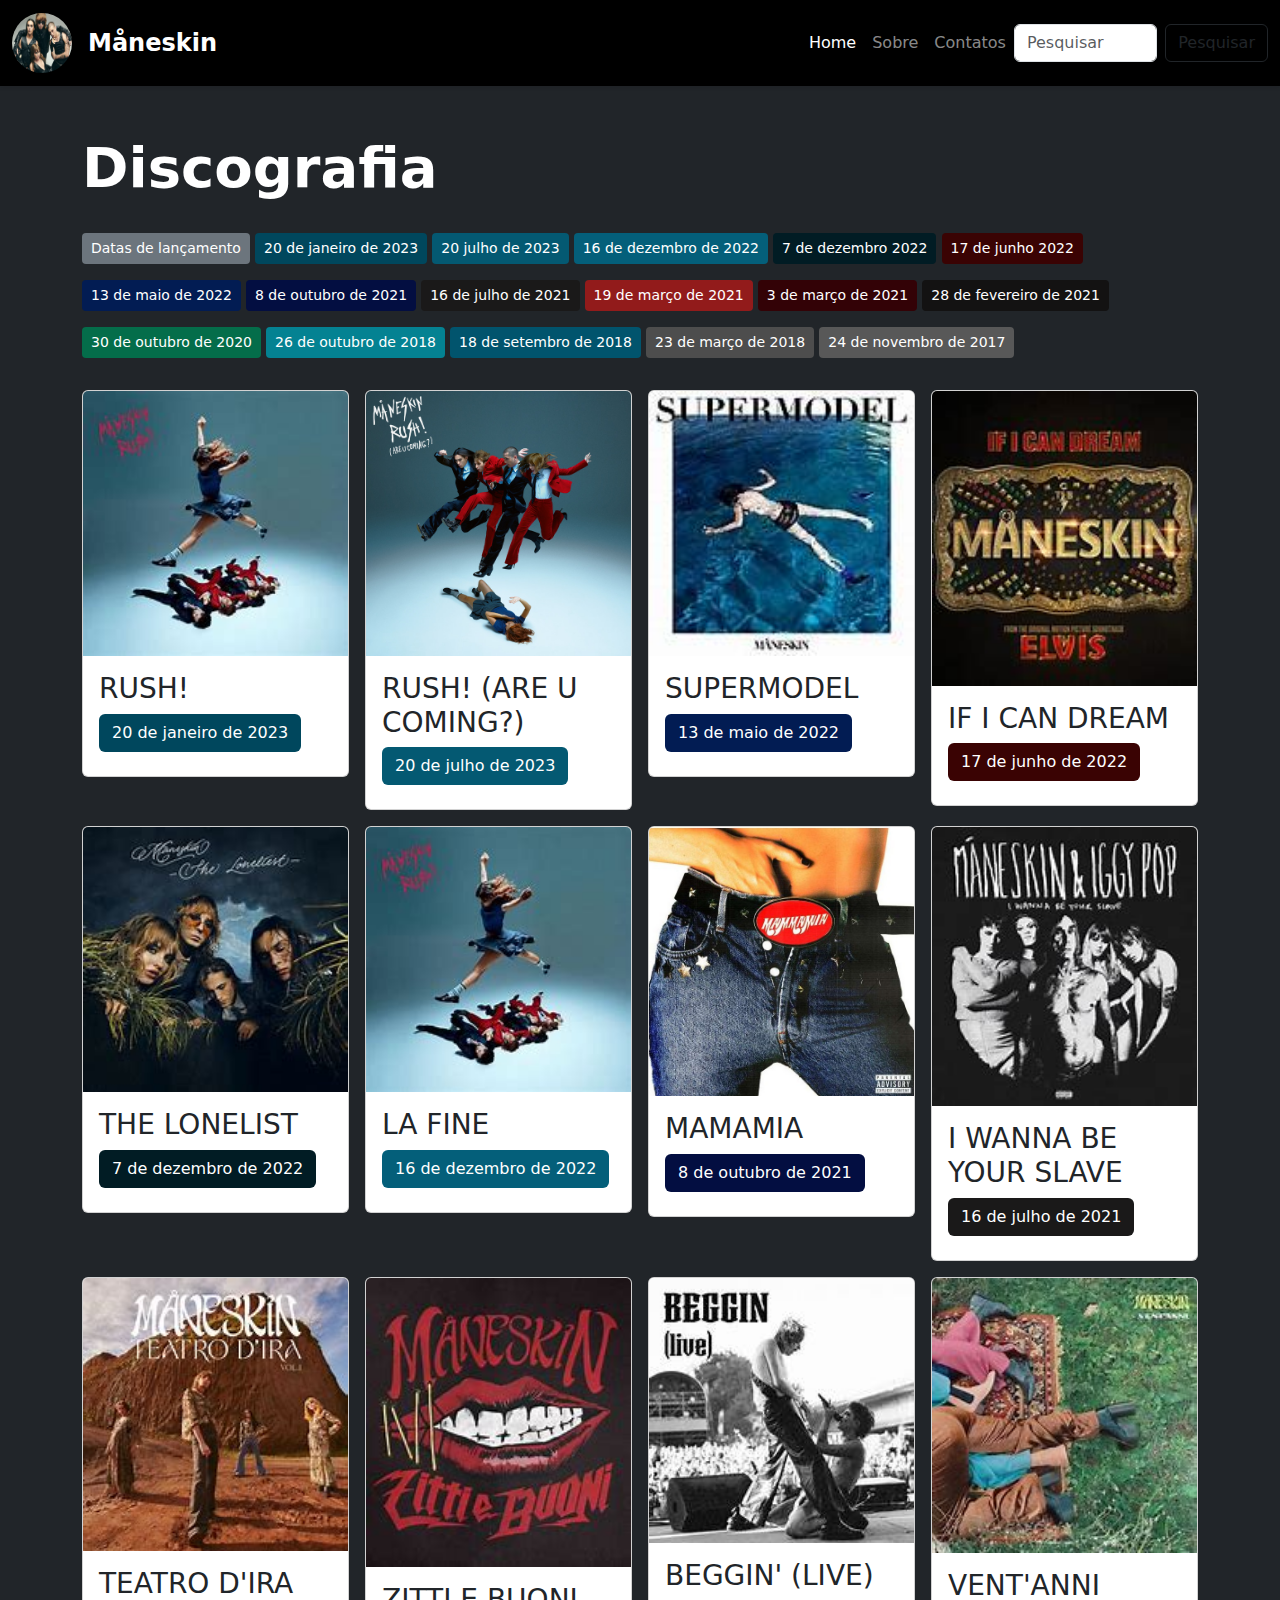
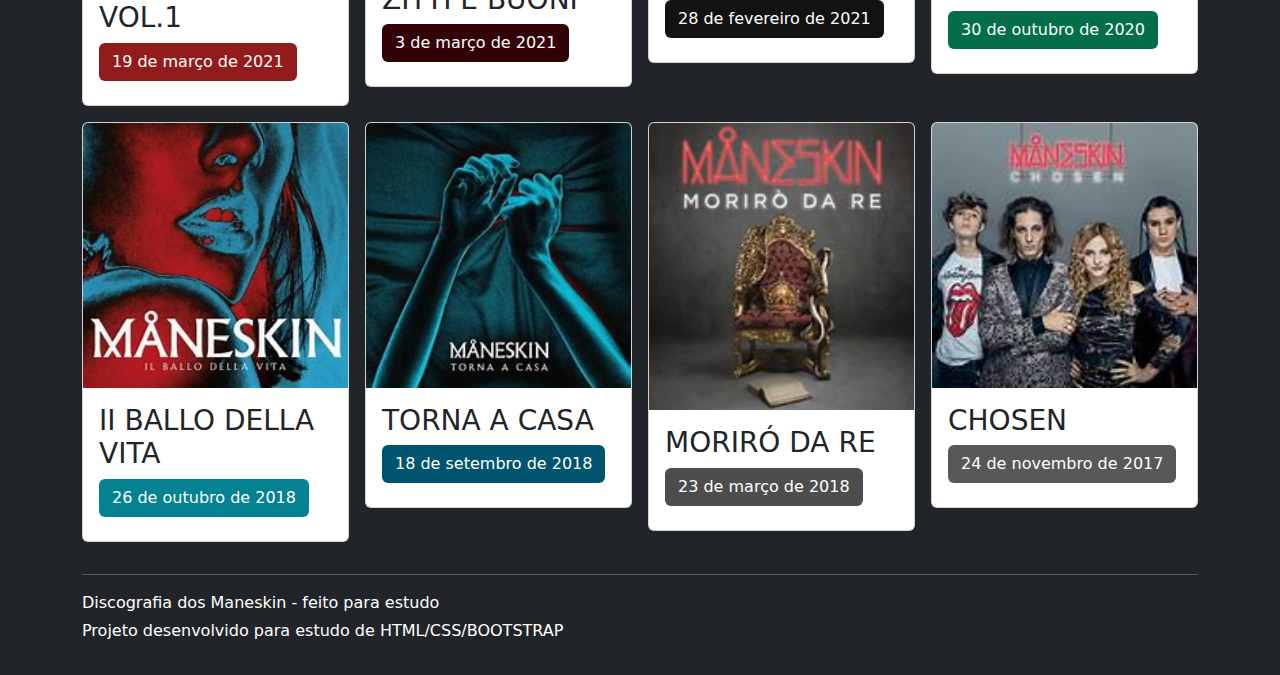
==== commit 14e878eb: "Adicionado arquivos" ====
--- a/index.html
+++ b/index.html
@@ -47,1612 +47,328 @@
     <main>
         <div class="container text-white pt-5">
             <div class="row">
-                <div class="col text-center">
+                <div class="justify-content-end">
                     <h1 class="display-4 text-white fw-bolder">
                         Discografia
                     </h1>
                     <div class="my-4">
                         <button class="btn btn-sm my-2 text-white bg-secondary">
-                            Ver todos
-                        </button>
-                        <button class="btn btn-sm my-2 text-white btn-2023">
-                            2023
+                            Datas de lançamento
+                        </button>
+                        <button class="btn btn-sm my-2 text-white btn-20-de-janeiro-de-2023">
+                          20 de janeiro de 2023
                         </button>
                         <button class="btn btn-sm my-2 text-white btn-20-julho-de-2023">
                           20 julho de 2023
-                      </button>
-                        <button class="btn btn-sm my-2 text-white btn-Fantasma">
-                            2022
-                        </button>
-                        <button class="btn btn-sm my-2 text-white btn-Fogo">
-                            2022
-                        </button>
-                        <button class="btn btn-sm my-2 text-white btn-Lutador">
-                            2021
-                        </button>
-                        <button class="btn btn-sm my-2 text-white btn-Normal">
-                            2021
-                        </button>
-                        <button class="btn btn-sm my-2 text-white btn-Pedra">
-                            2021
-                        </button>
-                        <button class="btn btn-sm my-2 text-white btn-Planta">
-                            2021
-                        </button>
-                        <button class="btn btn-sm my-2 text-white btn-Psíquico">
-                            2021
-                        </button>
-                        <button class="btn btn-sm my-2 text-white btn-Sombrio">
-                            2020
-                        </button>
-                        <button class="btn btn-sm my-2 text-white btn-Terrestre">
-                            2018
-                        </button>
-                        <button class="btn btn-sm my-2 text-white btn-Venenoso">
-                            2018
-                        </button>
-                        <button class="btn btn-sm my-2 text-white btn-Voador">
-                            2018
-                        </button>
-                        <button class="btn btn-sm my-2 text-white btn-Voador">
-                            2017
+                        </button>
+                        <button class="btn btn-sm my-2 text-white btn-16-de-dezembro-de-2022">
+                          16 de dezembro de 2022
+                        </button>
+                        <button class="btn btn-sm my-2 text-white btn-7-de-dezembro-2022">
+                          7 de dezembro 2022
+                        </button>
+                        <button class="btn btn-sm my-2 text-white btn-17-de-junho-2022">
+                          17 de junho 2022
+                        </button>
+                        <button class="btn btn-sm my-2 text-white btn-13-de-maio-de-2022">
+                          13 de maio de 2022
+                        </button>
+                        <button class="btn btn-sm my-2 text-white btn-8-de-outubro-de-2021">
+                          8 de outubro de 2021
+                        </button>
+                        <button class="btn btn-sm my-2 text-white btn-16-de-julho-de-2021">
+                          16 de julho de 2021
+                        </button>
+                        <button class="btn btn-sm my-2 text-white btn-19-de-março-de-2021">
+                          19 de março de 2021
+                        </button>
+                        <button class="btn btn-sm my-2 text-white btn-3-de-março-de-2021">
+                          3 de março de 2021
+                        </button>
+                        <button class="btn btn-sm my-2 text-white btn-28-de-fevereiro-de-2021">
+                          28 de fevereiro de 2021
+                        </button>
+                        <button class="btn btn-sm my-2 text-white btn-30-de-outubro-de-2020">
+                          30 de outubro de 2020
+                        </button>
+                        <button class="btn btn-sm my-2 text-white btn-26-de-outubro-de-2018">
+                          26 de outubro de 2018
+                        </button>
+                        <button class="btn btn-sm my-2 text-white btn-18-de-setembro-de-2018">
+                          18 de setembro de 2018
+                        </button>
+                        <button class="btn btn-sm my-2 text-white btn-23-de-março-de-2018">
+                          23 de março de 2018
+                        </button>
+                        <button class="btn btn-sm my-2 text-white btn-24-de-novembro-de-2017">
+                          24 de novembro de 2017
                         </button>
                     </div>
                 </div>
             </div>
             <div class="row row-cols-1 row-cols-sm-2 row-cols-md-3 row-cols-lg-4 g-3">
 
+
               <!-- Início do Card RUSH! -->
                 <div class="col">
                   <a href="rush.html" class="text-decoration-none">
-                  <div class="card" style="background-color: #fff">
+                  <div class="card" style="background-color: #ffffff">
                     <img src="img/rush.jpg" alt="RUSH! (ARE U COMING?)" class="card-img-top">
                     <div class="card-body">
                         <h3 class="card-title">RUSH!</h3>
                         <div class="d-flex gap-2 my-2">
-                          <button class="btn btn-20-janeiro-de-2023 text-white">20 de janeiro de 2023</button>
-                        </div>
-                    </div>
-                  </div>
-                  </a>
-                </div>
+                            <button class="btn btn-20-de-janeiro-de-2023 text-white">20 de janeiro de 2023</button>
+                        </div>
+                    </div>
+                  </div>
+                  </a>
+                  </div>
+              <!-- Fim do Card do RUSH! -->
+
+
+              <!-- Início do Card RUSH! (ARE U COMING?) -->
+              <div class="col">
+                <a href="rush are u coming.html" class="text-decoration-none">
+                <div class="card" style="background-color: #ffffff">
+                  <img src="img/rush are u coming.jpg" alt="RUSH! (ARE U COMING?)" class="card-img-top">
+                  <div class="card-body">
+                      <h3 class="card-title">RUSH! (ARE U COMING?)</h3>
+                      <div class="d-flex gap-2 my-2">
+                          <button class="btn btn-20-julho-de-2023 text-white">20 de julho de 2023</button>
+                      </div>
+                  </div>
+                </div>
+                </a>
+              </div>
               <!-- Fim do Card do RUSH! (ARE U COMING?) -->
 
 
-              <!-- Início do Card RUSH! (ARE U COMING?) -->
-                <div class="col">
-                  <a href="rush are u coming.html" class="text-decoration-none">
-                  <div class="card" style="background-color: #fff">
-                    <img src="img/rush are u coming.jpg" alt="RUSH! (ARE U COMING?)" class="card-img-top">
-                    <div class="card-body">
-                        <h3 class="card-title">RUSH! (ARE U COMING?)</h3>
-                        <div class="d-flex gap-2 my-2">
-                            <button class="btn btn-20-julho-de-2023 text-white">20 de julho de 2023</button>
-                        </div>
-                    </div>
-                  </div>
-                  </a>
-                </div>
-                <!-- Fim do Card do RUSH! (ARE U COMING?) -->
-
-
-
-
-                  <!-- Início do Card do Charmander -->
-                <div class="col">
-                    <div class="card" style="background-color: rgba(225,68,34,0.75);">
-                      <img src="img/pokemons/004.png" alt="Charmander" class="card-img-top">
+              <!-- Início do Card SUPERMODEL -->
+              <div class="col">
+              <a href="supermodel.html" class="text-decoration-none">
+                <div class="card" style="background-color: #ffffff;">
+                  <img src="img/supermodel 1.jpg" alt="SUPERMODEL" class="card-img-top">
+                  <div class="card-body">
+                      <h3 class="card-title">SUPERMODEL</h3>
+                      <div class="d-flex gap-2 my-2">
+                          <button class="btn btn-13-de-maio-de-2022 text-white">13 de maio de 2022</button>
+                      </div>
+                    </div>
+                  </div>
+                </a>
+              </div>
+              <!-- Fim do Card do SUPERMODEL -->
+
+
+              <!-- Início do Card IF I CAN DREAM -->
+              <div class="col">
+                <a href="if i can dream.html" class="text-decoration-none">
+                <div class="card" style="background-color: #ffffff;">
+                  <img src="img/if i can dream.jpg" alt="IF I CAN DREAM" class="card-img-top">
+                  <div class="card-body">
+                      <h3 class="card-title">IF I CAN DREAM</h3>
+                      <div class="d-flex gap-2 my-2">
+                          <button class="btn btn-17-de-junho-2022 text-white">17 de junho de 2022</button>
+                      </div>
+                  </div>
+                </div>
+                </a>
+              </div>
+              <!-- Fim do Card do IF I CAN DREAM -->
+
+
+                <!-- Início do Card do THE LONELIST -->
+                <div class="col">
+                  <a href="the lonelist.html" class="text-decoration-none">
+                  <div class="card" style="background-color: #ffffff">
+                    <img src="img/the lonelist.jpg" alt="THE LONELIST" class="card-img-top">
+                    <div class="card-body">
+                        <h3 class="card-title">THE LONELIST</h3>
+                        <div class="d-flex gap-2 my-2">
+                            <button class="btn btn-7-de-dezembro-2022 text-white">7 de dezembro de 2022</button>
+                        </div>
+                    </div>
+                  </div>
+                  </a>
+                </div>
+                <!-- Fim do Card do THE LONELIST -->
+
+
+                <!-- Início do Card LA FINE -->
+                <div class="col">
+                  <a href="la fine.html" class="text-decoration-none">
+                  <div class="card" style="background-color: #ffffff">
+                    <img src="img/rush.jpg" alt="LA FINE" class="card-img-top">
+                    <div class="card-body">
+                        <h3 class="card-text mb-1">LA FINE</h3>
+                        <div class="d-flex gap-2 my-2">
+                          <button class="btn btn-16-de-dezembro-de-2022 text-white">16 de dezembro de 2022</button>
+                        </div>
+                    </div>
+                  </div>
+                  </a>
+                </div>
+                <!-- Fim do Card do LA FINE -->
+
+
+                <!-- Início do Card do MAMAMIA -->
+                <div class="col">
+                <a href="mamamia.html" class="text-decoration-none">
+                  <div class="card" style="background-color: #ffffff;">
+                    <img src="img/mvj4c3tb.png" alt="MAMAMIA" class="card-img-top">
+                    <div class="card-body">
+                        <h3 class="card-title">MAMAMIA</h3>
+                        <div class="d-flex gap-2 my-2">
+                            <button class="btn btn-8-de-outubro-de-2021 text-white">8 de outubro de 2021</button>
+                        </div>
+                    </div>
+                  </div>
+                </a>
+                </div>
+                <!-- Fim do Card do MAMAMIA -->
+
+                <!-- Início do Card do I WANNA BE YOUR SLAVE -->
+                <div class="col">
+                  <a href="i wanna be your slave.html" class="text-decoration-none">
+                  <div class="card" style="background-color: #ffffff">
+                    <img src="img/i wanna be your slave.jpg" alt="I WANNA BE YOUR SLAVE" class="card-img-top">
+                    <div class="card-body">
+                        <h3 class="card-title">I WANNA BE YOUR SLAVE</h3>
+                        <div class="d-flex gap-2 my-2">
+                            <button class="btn btn-16-de-julho-de-2021 text-white">16 de julho de 2021</button>
+                        </div>
+                    </div>
+                  </div>
+                </a>
+                </div>
+                <!-- Fim do Card do I WANNA BE YOUR SLAVE -->
+
+                <!-- Início do Card do TEATRO D'IRA VOL.1 -->
+                <div class="col">
+                  <a href="teatro d'ira vol1.html" class="text-decoration-none">
+                  <div class="card" style="background-color: #ffffff">
+                    <img src="img/teatro d'ira.jpg" alt="TEATRO D'IRA VOL.1" class="card-img-top">
+                    <div class="card-body">
+                        <h3 class="card-title">TEATRO D'IRA VOL.1</h3>
+                        <div class="d-flex gap-2 my-2">
+                            <button class="btn btn-19-de-março-de-2021 text-white">19 de março de 2021</button>
+                        </div>
+                    </div>
+                  </div>
+                </a>
+                </div>
+                <!-- Fim do Card do TEATRO D'IRA VOL.1   -->
+
+                <!-- Início do Card ZITTI E BUONI -->
+                <div class="col">
+                <a href="zitti e buoni.html" class="text-decoration-none">
+                  <div class="card" style="background-color: #ffffff">
+                    <img src="img/zitti e buoni.jpg" alt="ZITTI E BUONI" class="card-img-top">
+                    <div class="card-body">
+                        <h3 class="card-title">ZITTI E BUONI</h3>
+                        <div class="d-flex gap-2 my-2">
+                            <button class="btn btn-3-de-março-de-2021 text-white">3 de março de 2021</button>
+                        </div>
+                    </div>
+                  </div>
+                </a>
+                </div>
+                <!-- Fim do Card do ZITTI E BUONI -->
+
+                <!-- Início do Card BEGGIN' (LIVE) -->
+                <div class="col">
+                  <a href="beggin live.html" class="text-decoration-none">
+                  <div class="card" style="background-color: #ffffff">
+                    <img src="img/begg.jpg" alt="BEGGIN' (LIVE)" class="card-img-top">
+                    <div class="card-body">
+                        <h3 class="card-title">BEGGIN' (LIVE)</h3>
+                        <div class="d-flex gap-2 my-2">
+                            <button class="btn btn-28-de-fevereiro-de-2021 text-white">28 de fevereiro de 2021</button>
+                        </div>
+                    </div>
+                  </div>
+                </a>
+                </div>
+                <!-- Fim do Card BEGGIN' (LIVE) -->
+
+                <!-- Início do Card VENT'ANNI -->
+                <div class="col">
+                <a href="vent'anni.html" class="text-decoration-none">
+                  <div class="card" style="background-color: #ffffff">
+                    <img src="img/vent'anni.jpg" alt="VENT'ANNI" class="card-img-top">
+                    <div class="card-body">
+                        <h3 class="card-title">VENT'ANNI</h3>
+                        <div class="d-flex gap-2 my-2">
+                            <button class="btn btn-30-de-outubro-de-2020 text-white">30 de outubro de 2020</button>
+                        </div>
+                    </div>
+                  </div>
+                </a>
+                </div>
+                <!-- Fim do Card do VENT'ANNI -->
+
+                <!-- Início do Card II BALLO DELLA VITA -->
+                <div class="col">
+                  <a href="ii ballo della vita.html" class="text-decoration-none">
+                  <div class="card" style="background-color: #ffffff">
+                    <img src="img/ii ballo della vita.jpg" alt="II BALLO DELLA VITA" class="card-img-top">
+                    <div class="card-body">
+                        <h3 class="card-title">II BALLO DELLA VITA</h3>
+                        <div class="d-flex gap-2 my-2">
+                            <button class="btn btn-26-de-outubro-de-2018 text-white">26 de outubro de 2018</button>
+                        </div>
+                      </div>
+                    </div>
+                  </a>
+                </div>
+                <!-- Fim do Card do II BALLO DELLA VITA -->
+
+                <!-- Início do Card do TORNA A CASA -->
+                <div class="col">
+                  <a href="torna a casa.html" class="text-decoration-none">
+                    <div class="card" style="background-color: #ffffff">
+                      <img src="img/torna a casa.jpg" alt="TORNA A CASA" class="card-img-top">
                       <div class="card-body">
-                          <h5 class="card-text mb-1">Nº 004</h5>
-                          <h3 class="card-title">Charmander</h3>
+                          <h3 class="card-title">TORNA A CASA</h3>
                           <div class="d-flex gap-2 my-2">
-                              <button class="btn btn-Fogo text-white">Fogo</button>
+                              <button class="btn btn-18-de-setembro-de-2018 text-white">18 de setembro de 2018</button>
                           </div>
                       </div>
                     </div>
-                  </div>
-                  <!-- Fim do Card do Charmander -->
-
-                  <!-- Início do Card do Charmeleon  -->
-                <div class="col">
-                    <div class="card" style="background-color: rgba(225,68,34,0.75);">
-                      <img src="img/pokemons/005.png" alt="Charmeleon" class="card-img-top">
+                  </a>
+                </div>
+                <!-- Fim do Card do TORNA A CASA -->
+
+                <!-- Início do Card MORIRÓ DA RE -->
+                <div class="col">
+                  <a href="moriro da re.html" class="text-decoration-none">
+                    <div class="card" style="background-color: #ffffff">
+                      <img src="img/moriro da re.jpg" alt="MORIRÓ DA RE" class="card-img-top">
                       <div class="card-body">
-                          <h5 class="card-text mb-1">Nº 005</h5>
-                          <h3 class="card-title">Charmeleon</h3>
+                          <h3 class="card-title">MORIRÓ DA RE</h3>
                           <div class="d-flex gap-2 my-2">
-                              <button class="btn btn-Fogo text-white">Fogo</button>
+                              <button class="btn btn-23-de-março-de-2018 text-white">23 de março de 2018</button>
                           </div>
                       </div>
                     </div>
-                  </div>
-                  <!-- Fim do Card do Charmeleon  -->
-
-                    <!-- Início do Card do Charizard  -->
-                <div class="col">
-                    <div class="card" style="background-color: rgba(225,68,34,0.75);">
-                      <img src="img/pokemons/006.png" alt="Charizard" class="card-img-top">
-                      <div class="card-body">
-                          <h5 class="card-text mb-1">Nº 006</h5>
-                          <h3 class="card-title">Charizard</h3>
-                          <div class="d-flex gap-2 my-2">
-                              <button class="btn btn-Fogo text-white">Fogo</button>
-                          </div>
-                      </div>
-                    </div>
-                  </div>
-                  <!-- Fim do Card do Charizard -->
-                  
-                  <!-- Início do Card do Squirtle -->
-                <div class="col">
-                    <div class="card" style="background-color: rgba(51,153,255,0.75);">
-                      <img src="img/pokemons/007.png" alt="Squirtle" class="card-img-top">
-                      <div class="card-body">
-                          <h5 class="card-text mb-1">Nº 007</h5>
-                          <h3 class="card-title">Squirtle</h3>
-                          <div class="d-flex gap-2 my-2">
-                              <button class="btn btn-Água text-white">Água</button>
-                          </div>
-                      </div>
-                    </div>
-                  </div>
-                  <!-- Fim do Card do Squirtle -->
-
-                  <!-- Início do Card do Wartortle -->
-                <div class="col">
-                    <div class="card" style="background-color: rgba(51,153,255,0.75);">
-                      <img src="img/pokemons/008.png" alt="Wartortle" class="card-img-top">
-                      <div class="card-body">
-                          <h5 class="card-text mb-1">Nº 008</h5>
-                          <h3 class="card-title">Wartortle</h3>
-                          <div class="d-flex gap-2 my-2">
-                              <button class="btn btn-Água text-white">Água</button>
-                          </div>
-                      </div>
-                    </div>
-                  </div>
-                  <!-- Fim do Card do Squirtle -->
-
-                  <!-- Início do Card do Wartortle -->
-                <div class="col">
-                    <div class="card" style="background-color: rgba(51,153,255,0.75);">
-                      <img src="img/pokemons/008.png" alt="Wartortle  " class="card-img-top">
-                      <div class="card-body">
-                          <h5 class="card-text mb-1">Nº 008</h5>
-                          <h3 class="card-title">Wartortle</h3>
-                          <div class="d-flex gap-2 my-2">
-                              <button class="btn btn-Água text-white">Água</button>
-                          </div>
-                      </div>
-                    </div>
-                  </div>
-                  <!-- Fim do Card do Wartortle -->
-
-                  <!-- Início do Card do Blastoise -->
-                <div class="col">
-                    <div class="card" style="background-color: rgba(51,153,255,0.75);">
-                      <img src="img/pokemons/009.png" alt="Blastoise" class="card-img-top">
-                      <div class="card-body">
-                          <h5 class="card-text mb-1">Nº 009</h5>
-                          <h3 class="card-title">Blastoise</h3>
-                          <div class="d-flex gap-2 my-2">
-                              <button class="btn btn-Água text-white">Água</button>
-                          </div>
-                      </div>
-                    </div>
-                  </div>
-                  <!-- Fim do Card do Wartortle -->
-
-                  <!-- Início do Card do Caterpie -->
-                <div class="col">
-                    <div class="card" style="background-color: rgba(170,187,102,0.75);">
-                      <img src="img/pokemons/010.png" alt="Caterpie" class="card-img-top">
-                      <div class="card-body">
-                          <h5 class="card-text mb-1">Nº 010</h5>
-                          <h3 class="card-title">Caterpie</h3>
-                          <div class="d-flex gap-2 my-2">
-                              <button class="btn btn-Inseto text-white">Inseto</button>
-                          </div>
-                      </div>
-                    </div>
-                  </div>
-                  <!-- Fim do Card do Caterpie   -->
-
-                  <!-- Início do Card do Metapod -->
-                <div class="col">
-                    <div class="card" style="background-color: rgba(170,187,102,0.75);">
-                      <img src="img/pokemons/011.png" alt="Metapod" class="card-img-top">
-                      <div class="card-body">
-                          <h5 class="card-text mb-1">Nº 011</h5>
-                          <h3 class="card-title">Metapod</h3>
-                          <div class="d-flex gap-2 my-2">
-                              <button class="btn btn-Inseto text-white">Inseto</button>
-                          </div>
-                      </div>
-                    </div>
-                  </div>
-                  <!-- Fim do Card do Metapod   -->
-
-                  <!-- Início do Card do Butterfree -->
-                <div class="col">
-                    <div class="card" style="background-color: rgba(170,187,102,0.75);">
-                      <img src="img/pokemons/012.png" alt="Butterfree" class="card-img-top">
-                      <div class="card-body">
-                          <h5 class="card-text mb-1">Nº 012</h5>
-                          <h3 class="card-title">Butterfree</h3>
-                          <div class="d-flex gap-2 my-2">
-                              <button class="btn btn-Inseto text-white">Inseto</button>
-                              <button class="btn btn-Voador text-white">Voador</button>
-                          </div>
-                      </div>
-                    </div>
-                  </div>
-                  <!-- Fim do Card do Butterfree -->
-
-                  <!-- Início do Card do Weedle -->
-                <div class="col">
-                    <div class="card" style="background-color: rgba(170,187,102,0.75);">
-                      <img src="img/pokemons/013.png" alt="Weedle" class="card-img-top">
-                      <div class="card-body">
-                          <h5 class="card-text mb-1">Nº 013</h5>
-                          <h3 class="card-title">Weedle</h3>
-                          <div class="d-flex gap-2 my-2">
-                              <button class="btn btn-Inseto text-white">Inseto</button>
-                              <button class="btn btn-Venenoso text-white">Venenoso</button>
-                          </div>
-                      </div>
-                    </div>
-                  </div>
-                  <!-- Fim do Card do Weedle -->
-
-                  <!-- Início do Card do Kakuna -->
-                <div class="col">
-                    <div class="card" style="background-color: rgba(170,187,102,0.75);">
-                      <img src="img/pokemons/014.png" alt="Kakuna" class="card-img-top">
-                      <div class="card-body">
-                          <h5 class="card-text mb-1">Nº 014</h5>
-                          <h3 class="card-title">Kakuna</h3>
-                          <div class="d-flex gap-2 my-2">
-                              <button class="btn btn-Inseto text-white">Inseto</button>
-                              <button class="btn btn-Venenoso text-white">Venenoso</button>
-                          </div>
-                      </div>
-                    </div>
-                  </div>
-                  <!-- Fim do Card do Kakuna -->
-
-                  <!-- Início do Card do Beedrill -->
-                <div class="col">
-                    <div class="card" style="background-color: rgba(170,187,102,0.75);">
-                      <img src="img/pokemons/015.png" alt="Beedrill" class="card-img-top">
-                      <div class="card-body">
-                          <h5 class="card-text mb-1">Nº 015</h5>
-                          <h3 class="card-title">Beedrill</h3>
-                          <div class="d-flex gap-2 my-2">
-                              <button class="btn btn-Inseto text-white">Inseto</button>
-                              <button class="btn btn-Venenoso text-white">Venenoso</button>
-                          </div>
-                      </div>
-                    </div>
-                  </div>
-                  <!-- Fim do Card do Beedrill -->
-
-                  <!-- Início do Card do Pidgey -->
-                <div class="col">
-                    <div class="card" style="background-color: rgba(170,170,153,0.75);">
-                      <img src="img/pokemons/016.png" alt="Beedrill" class="card-img-top">
-                      <div class="card-body">
-                          <h5 class="card-text mb-1">Nº 016</h5>
-                          <h3 class="card-title">Pidgey</h3>
-                          <div class="d-flex gap-2 my-2">
-                              <button class="btn btn-Normal text-white">Normal</button>
-                              <button class="btn btn-Voador text-white">Voador</button>
-                          </div>
-                      </div>
-                    </div>
-                  </div>
-                  <!-- Fim do Card do Pidgey -->
-
-                  <!-- Início do Card do Pidgeotto -->
-                <div class="col">
-                    <div class="card" style="background-color: rgba(170,170,153,0.75);">
-                      <img src="img/pokemons/017.png" alt="Pidgeotto" class="card-img-top">
-                      <div class="card-body">
-                          <h5 class="card-text mb-1">Nº 017</h5>
-                          <h3 class="card-title">Pidgeotto</h3>
-                          <div class="d-flex gap-2 my-2">
-                              <button class="btn btn-Normal text-white">Normal</button>
-                              <button class="btn btn-Voador text-white">Voador</button>
-                          </div>
-                      </div>
-                    </div>
-                  </div>
-                  <!-- Fim do Card do Pidgeotto -->
-
-                  <!-- Início do Card do Pidgeot -->
-                <div class="col">
-                    <div class="card" style="background-color: rgba(170,170,153,0.75);">
-                      <img src="img/pokemons/018.png" alt="Pidgeot" class="card-img-top">
-                      <div class="card-body">
-                          <h5 class="card-text mb-1">Nº 018</h5>
-                          <h3 class="card-title">Pidgeot</h3>
-                          <div class="d-flex gap-2 my-2">
-                              <button class="btn btn-Normal text-white">Normal</button>
-                              <button class="btn btn-Voador text-white">Voador</button>
-                          </div>
-                      </div>
-                    </div>
-                  </div>
-                  <!-- Fim do Card do Pidgeot -->
-
-                  <!-- Início do Card do Rattata -->
-                <div class="col">
-                    <div class="card" style="background-color: rgba(170,170,153,0.75);">
-                      <img src="img/pokemons/019.png" alt="Rattata" class="card-img-top">
-                      <div class="card-body">
-                          <h5 class="card-text mb-1">Nº 019</h5>
-                          <h3 class="card-title">Rattata</h3>
-                          <div class="d-flex gap-2 my-2">
-                              <button class="btn btn-Normal text-white">Normal</button>
-                          </div>
-                      </div>
-                    </div>
-                  </div>
-                  <!-- Fim do Card do Rattata -->
-
-                  <!-- Início do Card do Raticate -->
-                <div class="col">
-                    <div class="card" style="background-color: rgba(170,170,153,0.75);">
-                      <img src="img/pokemons/020.png" alt="Raticate" class="card-img-top">
-                      <div class="card-body">
-                          <h5 class="card-text mb-1">Nº 020</h5>
-                          <h3 class="card-title">Raticate</h3>
-                          <div class="d-flex gap-2 my-2">
-                              <button class="btn btn-Normal text-white">Normal</button>
-                          </div>
-                      </div>
-                    </div>
-                  </div>
-                  <!-- Fim do Card do Raticate -->
-
-                  <!-- Início do Card do Spearow -->
-                <div class="col">
-                    <div class="card" style="background-color: rgba(170,170,153,0.75);">
-                      <img src="img/pokemons/021.png" alt="Spearow" class="card-img-top">
-                      <div class="card-body">
-                          <h5 class="card-text mb-1">Nº 021</h5>
-                          <h3 class="card-title">Spearow</h3>
-                          <div class="d-flex gap-2 my-2">
-                              <button class="btn btn-Normal text-white">Normal</button>
-                              <button class="btn btn-Voador text-white">Voador</button>
-                          </div>
-                      </div>
-                    </div>
-                  </div>
-                  <!-- Fim do Card do Spearow -->
-
-                  <!-- Início do Card do Fearow -->
-                <div class="col">
-                    <div class="card" style="background-color: rgba(170,170,153,0.75);">
-                      <img src="img/pokemons/022.png" alt="Fearow" class="card-img-top">
-                      <div class="card-body">
-                          <h5 class="card-text mb-1">Nº 022</h5>
-                          <h3 class="card-title">Fearow</h3>
-                          <div class="d-flex gap-2 my-2">
-                              <button class="btn btn-Normal text-white">Normal</button>
-                              <button class="btn btn-Voador text-white">Voador</button>
-                          </div>
-                      </div>
-                    </div>
-                  </div>
-                  <!-- Fim do Card do Fearow -->
-
-                  <!-- Início do Card do Ekans -->
-                <div class="col">
-                    <div class="card" style="background-color: rgba(170,85,153,0.75);">
-                      <img src="img/pokemons/023.png" alt="Ekans" class="card-img-top">
-                      <div class="card-body">
-                          <h5 class="card-text mb-1">Nº 023</h5>
-                          <h3 class="card-title">Ekans</h3>
-                          <div class="d-flex gap-2 my-2">
-                              <button class="btn btn-Venenoso text-white">Venenoso</button>
-                          </div>
-                      </div>
-                    </div>
-                  </div>
-                  <!-- Fim do Card do Ekans -->
-
-                  <!-- Início do Card do Arbok -->
-                <div class="col">
-                    <div class="card" style="background-color: rgba(170,85,153,0.75);">
-                      <img src="img/pokemons/024.png" alt="Arbok" class="card-img-top">
-                      <div class="card-body">
-                          <h5 class="card-text mb-1">Nº 024</h5>
-                          <h3 class="card-title">Arbok</h3>
-                          <div class="d-flex gap-2 my-2">
-                              <button class="btn btn-Venenoso text-white">Venenoso</button>
-                          </div>
-                      </div>
-                    </div>
-                  </div>
-                  <!-- Fim do Card do Arbok -->
-
-                  <!-- Início do Card do Pikachu -->
-                <div class="col">
-                    <div class="card" style="background-color: rgba(225,204,51,0.75);">
-                      <img src="img/pokemons/025.png" alt="Pikachu" class="card-img-top">
-                      <div class="card-body">
-                          <h5 class="card-text mb-1">Nº 025</h5>
-                          <h3 class="card-title">Pikachu</h3>
-                          <div class="d-flex gap-2 my-2">
-                              <button class="btn btn-Elétrico text-white">Elétrico</button>
-                          </div>
-                      </div>
-                    </div>
-                  </div>
-                  <!-- Fim do Card do Pikachu -->
-
-                  <!-- Início do Card do Raichu -->
-                <div class="col">
-                    <div class="card" style="background-color: rgba(225,204,51,0.75);">
-                      <img src="img/pokemons/026.png" alt="Raichu" class="card-img-top">
-                      <div class="card-body">
-                          <h5 class="card-text mb-1">Nº 026</h5>
-                          <h3 class="card-title">Raichu</h3>
-                          <div class="d-flex gap-2 my-2">
-                              <button class="btn btn-Elétrico text-white">Elétrico</button>
-                          </div>
-                      </div>
-                    </div>
-                  </div>
-                  <!-- Fim do Card do Raichu -->
-
-                 <!-- Início do Card do Sandshrew -->
-                <div class="col">
-                    <div class="card" style="background-color: rgba(221,187,85,0.75);">
-                      <img src="img/pokemons/027.png" alt="Sandshrew" class="card-img-top">
-                      <div class="card-body">
-                          <h5 class="card-text mb-1">Nº 027</h5>
-                          <h3 class="card-title">Sandshrew</h3>
-                          <div class="d-flex gap-2 my-2">
-                              <button class="btn btn-Terrestre text-white">Terrestre</button>
-                          </div>
-                      </div>
-                    </div>
-                  </div>
-                  <!-- Fim do Card do Sandshrew --> 
-
-                  <!-- Início do Card do Sandslash -->
-                <div class="col">
-                    <div class="card" style="background-color: rgba(221,187,85,0.75);">
-                      <img src="img/pokemons/028.png" alt="Sandslash" class="card-img-top">
-                      <div class="card-body">
-                          <h5 class="card-text mb-1">Nº 028</h5>
-                          <h3 class="card-title">Sandslash</h3>
-                          <div class="d-flex gap-2 my-2">
-                              <button class="btn btn-Terrestre text-white">Terrestre</button>
-                          </div>
-                      </div>
-                    </div>
-                  </div>
-                  <!-- Fim do Card do Sandslash --> 
-
-                   <!-- Início do Card do Nidoran -->
-                <div class="col">
-                    <div class="card" style="background-color: rgba(170,85,153,0.75);">
-                      <img src="img/pokemons/029.png" alt="Nidoran" class="card-img-top">
-                      <div class="card-body">
-                          <h5 class="card-text mb-1">Nº 029</h5>
-                          <h3 class="card-title">Nidoran</h3>
-                          <div class="d-flex gap-2 my-2">
-                              <button class="btn btn-Venenoso text-white">Venenoso</button>
-                          </div>
-                      </div>
-                    </div>
-                  </div>
-                  <!-- Fim do Card do Nidoran -->
-
-                  <!-- Início do Card do Nidorana -->
-                <div class="col">
-                    <div class="card" style="background-color: rgba(170,85,153,0.75);">
-                      <img src="img/pokemons/030.png" alt="Nidorina" class="card-img-top">
-                      <div class="card-body">
-                          <h5 class="card-text mb-1">Nº 030</h5>
-                          <h3 class="card-title">Nidorina</h3>
-                          <div class="d-flex gap-2 my-2">
-                              <button class="btn btn-Venenoso text-white">Venenoso</button>
-                          </div>
-                      </div>
-                    </div>
-                  </div>
-                  <!-- Fim do Card do Nidorina -->
-
-                  <!-- Início do Card do Nidoqueen -->
-                <div class="col">
-                    <div class="card" style="background-color: rgba(170,85,153,0.75);">
-                      <img src="img/pokemons/031.png" alt="Nidoqueen" class="card-img-top">
-                      <div class="card-body">
-                          <h5 class="card-text mb-1">Nº 031</h5>
-                          <h3 class="card-title">Nidoqueen</h3>
-                          <div class="d-flex gap-2 my-2">
-                              <button class="btn btn-Venenoso text-white">Venenoso</button>
-                              <button class="btn btn-Terrestre text-white">Terrestre</button>
-                          </div>
-                      </div>
-                    </div>
-                  </div>
-                  <!-- Fim do Card do Nidoqueen -->
-
-                  <!-- Início do Card do Nidoran -->
-                <div class="col">
-                    <div class="card" style="background-color: rgba(170,85,153,0.75);">
-                      <img src="img/pokemons/032.png" alt="Nidoran" class="card-img-top">
-                      <div class="card-body">
-                          <h5 class="card-text mb-1">Nº 032</h5>
-                          <h3 class="card-title">Nidoran</h3>
-                          <div class="d-flex gap-2 my-2">
-                              <button class="btn btn-Venenoso text-white">Venenoso</button>
-                          </div>
-                      </div>
-                    </div>
-                  </div>
-                  <!-- Fim do Card do Nidoran -->
-
-                  <!-- Início do Card do Nidorino -->
-                <div class="col">
-                    <div class="card" style="background-color: rgba(170,85,153,0.75);">
-                      <img src="img/pokemons/033.png" alt="Nidorino" class="card-img-top">
-                      <div class="card-body">
-                          <h5 class="card-text mb-1">Nº 032</h5>
-                          <h3 class="card-title">Nidoran</h3>
-                          <div class="d-flex gap-2 my-2">
-                              <button class="btn btn-Venenoso text-white">Venenoso</button>
-                          </div>
-                      </div>
-                    </div>
-                  </div>
-                  <!-- Fim do Card do Nidorin -->
-
-                  <!-- Início do Card do Nidoking -->
-                <div class="col">
-                    <div class="card" style="background-color: rgba(170,85,153,0.75);">
-                      <img src="img/pokemons/034.png" alt="Nidoking" class="card-img-top">
-                      <div class="card-body">
-                          <h5 class="card-text mb-1">Nº 034</h5>
-                          <h3 class="card-title">Nidoking</h3>
-                          <div class="d-flex gap-2 my-2">
-                              <button class="btn btn-Venenoso text-white">Venenoso</button>
-                              <button class="btn btn-Terrestre text-white">Terrestre</button>
-                          </div>
-                      </div>
-                    </div>
-                  </div>
-                  <!-- Fim do Card do Nidoking -->
-
-                  <!-- Início do Card do Clefairy -->
-                <div class="col">
-                    <div class="card" style="background-color: rgba(238,153,238,0.75);">
-                      <img src="img/pokemons/035.png" alt="Clefairy" class="card-img-top">
-                      <div class="card-body">
-                          <h5 class="card-text mb-1">Nº 035</h5>
-                          <h3 class="card-title">Clefairy</h3>
-                          <div class="d-flex gap-2 my-2">
-                              <button class="btn btn-Fada text-white">Fada</button>
-                          </div>
-                      </div>
-                    </div>
-                  </div>
-                  <!-- Fim do Card do Clefairy -->
-
-                  <!-- Início do Card do Clefable -->
-                <div class="col">
-                    <div class="card" style="background-color: rgba(238,153,238,0.75);">
-                      <img src="img/pokemons/036.png" alt="Nidoking" class="card-img-top">
-                      <div class="card-body">
-                          <h5 class="card-text mb-1">Nº 036</h5>
-                          <h3 class="card-title">Clefable</h3>
-                          <div class="d-flex gap-2 my-2">
-                              <button class="btn btn-Fada text-white">Fada</button>
-                          </div>
-                      </div>
-                    </div>
-                  </div>
-                  <!-- Fim do Card do Clefable -->
-
-                   <!-- Início do Card do Vulpix -->
-                <div class="col">
-                  <div class="card" style="background-color: rgba(255,68,34,0.75);">
-                    <img src="img/pokemons/037.png" alt="Vulpix" class="card-img-top">
-                    <div class="card-body">
-                        <h5 class="card-text mb-1">Nº 037</h5>
-                        <h3 class="card-title">Vulpix</h3>
-                        <div class="d-flex gap-2 my-2">
-                            <button class="btn btn-Fogo text-white">Fogo</button>
-                        </div>
-                    </div>
-                  </div>
-                </div>
-                <!-- Fim do Card do Vulpix -->
-
-                <!-- Início do Card do Ninetales -->
-                <div class="col">
-                  <div class="card" style="background-color: rgba(255,68,34,0.75);">
-                    <img src="img/pokemons/038.png" alt="Ninetales" class="card-img-top">
-                    <div class="card-body">
-                        <h5 class="card-text mb-1">Nº 038</h5>
-                        <h3 class="card-title">Ninetales</h3>
-                        <div class="d-flex gap-2 my-2">
-                            <button class="btn btn-Fogo text-white">Fogo</button>
-                        </div>
-                    </div>
-                  </div>
-                </div>
-                <!-- Fim do Card do Ninetales -->
-
-                <!-- Início do Card do Jigglypuff -->
-                <div class="col">
-                  <div class="card" style="background-color: rgba(170,170,153,0.75);">
-                    <img src="img/pokemons/039.png" alt="Jigglypuff" class="card-img-top">
-                    <div class="card-body">
-                        <h5 class="card-text mb-1">Nº 039</h5>
-                        <h3 class="card-title">Jigglypuff</h3>
-                        <div class="d-flex gap-2 my-2">
-                            <button class="btn btn-Normal text-white">Normal</button>
-                            <button class="btn btn-Fada text-white">Fada</button>
-                        </div>
-                    </div>
-                  </div>
-                </div>
-                <!-- Fim do Card do Jigglypuff -->
-
-                <!-- Início do Card do Wigglytuff -->
-                <div class="col">
-                  <div class="card" style="background-color: rgba(170,170,153,0.75);">
-                    <img src="img/pokemons/040.png" alt="Wigglytuff" class="card-img-top">
-                    <div class="card-body">
-                        <h5 class="card-text mb-1">Nº 040</h5>
-                        <h3 class="card-title">Wigglytuff</h3>
-                        <div class="d-flex gap-2 my-2">
-                            <button class="btn btn-Normal text-white">Normal</button>
-                            <button class="btn btn-Fada text-white">Fada</button>
-                        </div>
-                    </div>
-                  </div>
-                </div>
-                <!-- Fim do Card do Wigglytuff -->
-
-                <!-- Início do Card do Zubat -->
-                <div class="col">
-                  <div class="card" style="background-color: rgba(170,85,153,0.75);">
-                    <img src="img/pokemons/041.png" alt="Zubat" class="card-img-top">
-                    <div class="card-body">
-                        <h5 class="card-text mb-1">Nº 041</h5>
-                        <h3 class="card-title">Zubat</h3>
-                        <div class="d-flex gap-2 my-2">
-                            <button class="btn btn-Venenoso text-white">Venenoso</button>
-                            <button class="btn btn-Voador text-white">Voador</button>
-                        </div>
-                    </div>
-                  </div>
-                </div>
-                <!-- Fim do Card do Zubat -->
-
-                <!-- Início do Card do Golbat -->
-                <div class="col">
-                  <div class="card" style="background-color: rgba(170,85,153,0.75);">
-                    <img src="img/pokemons/042.png" alt="Golbat" class="card-img-top">
-                    <div class="card-body">
-                        <h5 class="card-text mb-1">Nº 042</h5>
-                        <h3 class="card-title">Golbat</h3>
-                        <div class="d-flex gap-2 my-2">
-                            <button class="btn btn-Venenoso text-white">Venenoso</button>
-                            <button class="btn btn-Voador text-white">Voador</button>
-                        </div>
-                    </div>
-                  </div>
-                </div>
-                <!-- Fim do Card do Golbat -->
-
-                <!-- Início do Card do Oodish -->
-                <div class="col">
-                  <div class="card" style="background-color: rgba(119,204,85,0.75);">
-                    <img src="img/pokemons/043.png" alt="Oodish" class="card-img-top">
-                    <div class="card-body">
-                        <h5 class="card-text mb-1">Nº 043</h5>
-                        <h3 class="card-title">Oodish</h3>
-                        <div class="d-flex gap-2 my-2">
-                            <button class="btn btn-Planta text-white">Planta</button>
-                            <button class="btn btn-Venenoso text-white">Venenoso</button>
-                        </div>
-                    </div>
-                  </div>
-                </div>
-                <!-- Fim do Card do Oodish -->
-
-                <!-- Início do Card do Gloom -->
-                <div class="col">
-                  <div class="card" style="background-color: rgba(119,204,85,0.75);">
-                    <img src="img/pokemons/044.png" alt="Gloom" class="card-img-top">
-                    <div class="card-body">
-                        <h5 class="card-text mb-1">Nº 044</h5>
-                        <h3 class="card-title">Gloom</h3>
-                        <div class="d-flex gap-2 my-2">
-                            <button class="btn btn-Planta text-white">Planta</button>
-                            <button class="btn btn-Venenoso text-white">Venenoso</button>
-                        </div>
-                    </div>
-                  </div>
-                </div>
-                <!-- Fim do Card do Gloom -->
-
-                <!-- Início do Card do Vileplume -->
-                <div class="col">
-                  <div class="card" style="background-color: rgba(119,204,85,0.75);">
-                    <img src="img/pokemons/045.png" alt="Vileplume" class="card-img-top">
-                    <div class="card-body">
-                        <h5 class="card-text mb-1">Nº 045</h5>
-                        <h3 class="card-title">Vileplume</h3>
-                        <div class="d-flex gap-2 my-2">
-                            <button class="btn btn-Planta text-white">Planta</button>
-                            <button class="btn btn-Venenoso text-white">Venenoso</button>
-                        </div>
-                    </div>
-                  </div>
-                </div>
-                <!-- Fim do Card do Vileplume -->
-
-                <!-- Início do Card do Paras -->
-                <div class="col">
-                  <div class="card" style="background-color: rgba(170,187,102,0.75);">
-                    <img src="img/pokemons/046.png" alt="Paras" class="card-img-top">
-                    <div class="card-body">
-                        <h5 class="card-text mb-1">Nº 046</h5>
-                        <h3 class="card-title">Paras</h3>
-                        <div class="d-flex gap-2 my-2">
-                            <button class="btn btn-Inseto text-white">Inseto</button>
-                            <button class="btn btn-Planta text-white">Planta</button>
-                        </div>
-                    </div>
-                  </div>
-                </div>
-                <!-- Fim do Card do Paras -->
-
-                <!-- Início do Card do Parasect -->
-                <div class="col">
-                  <div class="card" style="background-color: rgba(170,187,102,0.75);">
-                    <img src="img/pokemons/047.png" alt="Parasect" class="card-img-top">
-                    <div class="card-body">
-                        <h5 class="card-text mb-1">Nº 047</h5>
-                        <h3 class="card-title">Parasect</h3>
-                        <div class="d-flex gap-2 my-2">
-                            <button class="btn btn-Inseto text-white">Inseto</button>
-                            <button class="btn btn-Planta text-white">Planta</button>
-                        </div>
-                    </div>
-                  </div>
-                </div>
-                <!-- Fim do Card do Parasect -->
-
-                <!-- Início do Card do Venonat -->
-                <div class="col">
-                  <div class="card" style="background-color: rgba(170,187,102,0.75);">
-                    <img src="img/pokemons/048.png" alt="Venonat" class="card-img-top">
-                    <div class="card-body">
-                        <h5 class="card-text mb-1">Nº 048</h5>
-                        <h3 class="card-title">Venonat</h3>
-                        <div class="d-flex gap-2 my-2">
-                            <button class="btn btn-Inseto text-white">Inseto</button>
-                            <button class="btn btn-Venenoso text-white">Venenoso</button>
-                        </div>
-                    </div>
-                  </div>
-                </div>
-                <!-- Fim do Card do Venonat -->
-
-                <!-- Início do Card do Venomoth -->
-                <div class="col">
-                  <div class="card" style="background-color: rgba(170,187,102,0.75);">
-                    <img src="img/pokemons/049.png" alt="Venomoth" class="card-img-top">
-                    <div class="card-body">
-                        <h5 class="card-text mb-1">Nº 049</h5>
-                        <h3 class="card-title">Venomoth</h3>
-                        <div class="d-flex gap-2 my-2">
-                            <button class="btn btn-Inseto text-white">Inseto</button>
-                            <button class="btn btn-Venenoso text-white">Venenoso</button>
-                        </div>
-                    </div>
-                  </div>
-                </div>
-                <!-- Fim do Card do Venomoth -->
-
-                <!-- Início do Card do Diglett -->
-                <div class="col">
-                  <div class="card" style="background-color: rgba(221,187,85,0.75);">
-                    <img src="img/pokemons/050.png" alt="Diglett" class="card-img-top">
-                    <div class="card-body">
-                        <h5 class="card-text mb-1">Nº 050</h5>
-                        <h3 class="card-title">Diglett</h3>
-                        <div class="d-flex gap-2 my-2">
-                            <button class="btn btn-Terrestre text-white">Terrestre</button>
-                        </div>
-                    </div>
-                  </div>
-                </div>
-                <!-- Fim do Card do Diglett -->
-
-                <!-- Início do Card do Dugtrio -->
-                <div class="col">
-                  <div class="card" style="background-color: rgba(221,187,85,0.75);">
-                    <img src="img/pokemons/051.png" alt="Dugtrio" class="card-img-top">
-                    <div class="card-body">
-                        <h5 class="card-text mb-1">Nº 051</h5>
-                        <h3 class="card-title">Dugtrio</h3>
-                        <div class="d-flex gap-2 my-2">
-                            <button class="btn btn-Terrestre text-white">Terrestre</button>
-                        </div>
-                    </div>
-                  </div>
-                </div>
-                <!-- Fim do Card do Dugtrio -->
-
-                <!-- Início do Card do Meowth -->
-                <div class="col">
-                  <div class="card" style="background-color: rgba(170,170,153,0.75);">
-                    <img src="img/pokemons/052.png" alt="Meowth" class="card-img-top">
-                    <div class="card-body">
-                        <h5 class="card-text mb-1">Nº 052</h5>
-                        <h3 class="card-title">Meowth</h3>
-                        <div class="d-flex gap-2 my-2">
-                            <button class="btn btn-Normal text-white">Normal</button>
-                        </div>
-                    </div>
-                  </div>
-                </div>
-                <!-- Fim do Card do Meowth -->
-
-                <!-- Início do Card do Persian -->
-                <div class="col">
-                  <div class="card" style="background-color: rgba(170,170,153,0.75);">
-                    <img src="img/pokemons/053.png" alt="Persian" class="card-img-top">
-                    <div class="card-body">
-                        <h5 class="card-text mb-1">Nº 053</h5>
-                        <h3 class="card-title">Persian</h3>
-                        <div class="d-flex gap-2 my-2">
-                            <button class="btn btn-Normal text-white">Normal</button>
-                        </div>
-                    </div>
-                  </div>
-                </div>
-                <!-- Fim do Card do Persian -->
-
-                <!-- Início do Card do Psyduck -->
-                <div class="col">
-                  <div class="card" style="background-color: rgba(51,153,255,0.75);">
-                    <img src="img/pokemons/054.png" alt="Psyduck" class="card-img-top">
-                    <div class="card-body">
-                        <h5 class="card-text mb-1">Nº 054</h5>
-                        <h3 class="card-title">Psyduck</h3>
-                        <div class="d-flex gap-2 my-2">
-                            <button class="btn btn-Água text-white">Água</button>
-                        </div>
-                    </div>
-                  </div>
-                </div>
-                <!-- Fim do Card do Psyduck -->
-
-                <!-- Início do Card do Golduck -->
-                <div class="col">
-                  <div class="card" style="background-color: rgba(51,153,255,0.75);">
-                    <img src="img/pokemons/055.png" alt="Golduck" class="card-img-top">
-                    <div class="card-body">
-                        <h5 class="card-text mb-1">Nº 055</h5>
-                        <h3 class="card-title">Golduck</h3>
-                        <div class="d-flex gap-2 my-2">
-                            <button class="btn btn-Água text-white">Água</button>
-                        </div>
-                    </div>
-                  </div>
-                </div>
-                <!-- Fim do Card do Golduck -->
-
-                <!-- Início do Card do Mankey -->
-                <div class="col">
-                  <div class="card" style="background-color: rgba(187,85,68,0.75);">
-                    <img src="img/pokemons/056.png" alt="Mankey" class="card-img-top">
-                    <div class="card-body">
-                        <h5 class="card-text mb-1">Nº 056</h5>
-                        <h3 class="card-title">Mankey</h3>
-                        <div class="d-flex gap-2 my-2">
-                            <button class="btn btn-Lutador text-white">Lutador</button>
-                        </div>
-                    </div>
-                  </div>
-                </div>
-                <!-- Fim do Card do Mankey -->
-
-                <!-- Início do Card do Primeape -->
-                <div class="col">
-                  <div class="card" style="background-color: rgba(187,85,68,0.75);">
-                    <img src="img/pokemons/057.png" alt="Primeape" class="card-img-top">
-                    <div class="card-body">
-                        <h5 class="card-text mb-1">Nº 057</h5>
-                        <h3 class="card-title">Primeape</h3>
-                        <div class="d-flex gap-2 my-2">
-                            <button class="btn btn-Lutador text-white">Lutador</button>
-                        </div>
-                    </div>
-                  </div>
-                </div>
-                <!-- Fim do Card do Primeape -->
-
-                <!-- Início do Card do Growlithe -->
-                <div class="col">
-                  <div class="card" style="background-color: rgba(225,68,34,0.75);">
-                    <img src="img/pokemons/058.png" alt="Growlithe" class="card-img-top">
-                    <div class="card-body">
-                        <h5 class="card-text mb-1">Nº 058</h5>
-                        <h3 class="card-title">Growlithe</h3>
-                        <div class="d-flex gap-2 my-2">
-                            <button class="btn btn-Fogo text-white">Fogo</button>
-                        </div>
-                    </div>
-                  </div>
-                </div>
-                <!-- Fim do Card do Growlithe -->
-
-                <!-- Início do Card do Arcanine -->
-                <div class="col">
-                  <div class="card" style="background-color: rgba(225,68,34,0.75);">
-                    <img src="img/pokemons/059.png" alt="Arcanine" class="card-img-top">
-                    <div class="card-body">
-                        <h5 class="card-text mb-1">Nº 059</h5>
-                        <h3 class="card-title">Arcanine</h3>
-                        <div class="d-flex gap-2 my-2">
-                            <button class="btn btn-Fogo text-white">Fogo</button>
-                        </div>
-                    </div>
-                  </div>
-                </div>
-                <!-- Fim do Card do Arcanine -->
-
-                <!-- Início do Card do Poliwag -->
-                <div class="col">
-                  <div class="card" style="background-color: rgba(51,153,255,0.75);">
-                    <img src="img/pokemons/060.png" alt="Poliwag" class="card-img-top">
-                    <div class="card-body">
-                        <h5 class="card-text mb-1">Nº 060</h5>
-                        <h3 class="card-title">Poliwag</h3>
-                        <div class="d-flex gap-2 my-2">
-                            <button class="btn btn-Água text-white">Água</button>
-                        </div>
-                    </div>
-                  </div>
-                </div>
-                <!-- Fim do Card do Poliwag -->
-
-                <!-- Início do Card do Poliwhril -->
-                <div class="col">
-                  <div class="card" style="background-color: rgba(51,153,255,0.75);">
-                    <img src="img/pokemons/061.png" alt="Poliwhril" class="card-img-top">
-                    <div class="card-body">
-                        <h5 class="card-text mb-1">Nº 061</h5>
-                        <h3 class="card-title">Poliwhril</h3>
-                        <div class="d-flex gap-2 my-2">
-                            <button class="btn btn-Água text-white">Água</button>
-                        </div>
-                    </div>
-                  </div>
-                </div>
-                <!-- Fim do Card do Poliwhril -->
-
-                <!-- Início do Card do Poliwrath -->
-                <div class="col">
-                  <div class="card" style="background-color: rgba(51,153,255,0.75);">
-                    <img src="img/pokemons/062.png" alt="Poliwrath" class="card-img-top">
-                    <div class="card-body">
-                        <h5 class="card-text mb-1">Nº 062</h5>
-                        <h3 class="card-title">Poliwrath</h3>
-                        <div class="d-flex gap-2 my-2">
-                            <button class="btn btn-Água text-white">Água</button>
-                            <button class="btn btn-Lutador text-white">Lutador</button>
-                        </div>
-                    </div>
-                  </div>
-                </div>
-                <!-- Fim do Card do Poliwrath -->
-
-                <!-- Início do Card do Abra -->
-                <div class="col">
-                  <div class="card" style="background-color: rgba(255,85,153,0.75);">
-                    <img src="img/pokemons/063.png" alt="Abra" class="card-img-top">
-                    <div class="card-body">
-                        <h5 class="card-text mb-1">Nº 063</h5>
-                        <h3 class="card-title">Abra</h3>
-                        <div class="d-flex gap-2 my-2">
-                            <button class="btn btn-Psíquico text-white">Psíquico</button>
-                        </div>
-                    </div>
-                  </div>
-                </div>
-                <!-- Fim do Card do Abra -->
-
-                <!-- Início do Card do Kadabra -->
-                <div class="col">
-                  <div class="card" style="background-color: rgba(255,85,153,0.75);">
-                    <img src="img/pokemons/064.png" alt="Kadabra" class="card-img-top">
-                    <div class="card-body">
-                        <h5 class="card-text mb-1">Nº 064</h5>
-                        <h3 class="card-title">Kadabra</h3>
-                        <div class="d-flex gap-2 my-2">
-                            <button class="btn btn-Psíquico text-white">Psíquico</button>
-                        </div>
-                    </div>
-                  </div>
-                </div>
-                <!-- Fim do Card do Abra -->
-
-                <!-- Início do Card do Alakazam -->
-                <div class="col">
-                  <div class="card" style="background-color: rgba(255,85,153,0.75);">
-                    <img src="img/pokemons/065.png" alt="Alakazam" class="card-img-top">
-                    <div class="card-body">
-                        <h5 class="card-text mb-1">Nº 065</h5>
-                        <h3 class="card-title">Alakazam</h3>
-                        <div class="d-flex gap-2 my-2">
-                            <button class="btn btn-Psíquico text-white">Psíquico</button>
-                        </div>
-                    </div>
-                  </div>
-                </div>
-                <!-- Fim do Card do Alakazam -->
-
-                <!-- Início do Card do Machop -->
-                <div class="col">
-                  <div class="card" style="background-color: rgba(187,85,68,0.75);">
-                    <img src="img/pokemons/066.png" alt="Machop" class="card-img-top">
-                    <div class="card-body">
-                        <h5 class="card-text mb-1">Nº 066</h5>
-                        <h3 class="card-title">Machop</h3>
-                        <div class="d-flex gap-2 my-2">
-                            <button class="btn btn-Lutador text-white">Lutador</button>
-                        </div>
-                    </div>
-                  </div>
-                </div>
-                <!-- Fim do Card do Machop -->
-
-                <!-- Início do Card do Machoke -->
-                <div class="col">
-                  <div class="card" style="background-color: rgba(187,85,68,0.75);">
-                    <img src="img/pokemons/067.png" alt="Machoke" class="card-img-top">
-                    <div class="card-body">
-                        <h5 class="card-text mb-1">Nº 067</h5>
-                        <h3 class="card-title">Machoke</h3>
-                        <div class="d-flex gap-2 my-2">
-                            <button class="btn btn-Lutador text-white">Lutador</button>
-                        </div>
-                    </div>
-                  </div>
-                </div>
-                <!-- Fim do Card do Machoke -->
-
-                <!-- Início do Card do Machamp -->
-                <div class="col">
-                  <div class="card" style="background-color: rgba(187,85,68,0.75);">
-                    <img src="img/pokemons/068.png" alt="Machamp" class="card-img-top">
-                    <div class="card-body">
-                        <h5 class="card-text mb-1">Nº 068</h5>
-                        <h3 class="card-title">Machamp</h3>
-                        <div class="d-flex gap-2 my-2">
-                            <button class="btn btn-Lutador text-white">Lutador</button>
-                        </div>
-                    </div>
-                  </div>
-                </div>
-                <!-- Fim do Card do Machamp -->
-
-                <!-- Início do Card do Bellsprout -->
-                <div class="col">
-                  <div class="card" style="background-color: rgba(119,204,85,0.75);">
-                    <img src="img/pokemons/069.png" alt="Bellsprout" class="card-img-top">
-                    <div class="card-body">
-                        <h5 class="card-text mb-1">Nº 069</h5>
-                        <h3 class="card-title">Bellsprout</h3>
-                        <div class="d-flex gap-2 my-2">
-                            <button class="btn btn-Planta text-white">Planta</button>
-                            <button class="btn btn-Venenoso text-white">Venenoso</button>
-                        </div>
-                    </div>
-                  </div>
-                </div>
-                <!-- Fim do Card do Bellsprout -->
-
-                <!-- Início do Card do Weepinbell -->
-                <div class="col">
-                  <div class="card" style="background-color: rgba(119,204,85,0.75);">
-                    <img src="img/pokemons/070.png" alt="Weepinbell" class="card-img-top">
-                    <div class="card-body">
-                        <h5 class="card-text mb-1">Nº 070</h5>
-                        <h3 class="card-title">Weepinbell</h3>
-                        <div class="d-flex gap-2 my-2">
-                            <button class="btn btn-Planta text-white">Planta</button>
-                            <button class="btn btn-Venenoso text-white">Venenoso</button>
-                        </div>
-                    </div>
-                  </div>
-                </div>
-                <!-- Fim do Card do Weepinbell -->
-
-                <!-- Início do Card do Victreebel -->
-                <div class="col">
-                  <div class="card" style="background-color: rgba(119,204,85,0.75);">
-                    <img src="img/pokemons/071.png" alt="Victreebel" class="card-img-top">
-                    <div class="card-body">
-                        <h5 class="card-text mb-1">Nº 071</h5>
-                        <h3 class="card-title">Victreebel</h3>
-                        <div class="d-flex gap-2 my-2">
-                            <button class="btn btn-Planta text-white">Planta</button>
-                            <button class="btn btn-Venenoso text-white">Venenoso</button>
-                        </div>
-                    </div>
-                  </div>
-                </div>
-                <!-- Fim do Card do Victreebel -->
-
-                <!-- Início do Card do Tentacool -->
-                <div class="col">
-                  <div class="card" style="background-color: rgba(51,153,255,0.75);">
-                    <img src="img/pokemons/072.png" alt="Tentacool" class="card-img-top">
-                    <div class="card-body">
-                        <h5 class="card-text mb-1">Nº 072</h5>
-                        <h3 class="card-title">Tentacool</h3>
-                        <div class="d-flex gap-2 my-2">
-                            <button class="btn btn-Água text-white">Água</button>
-                            <button class="btn btn-Venenoso text-white">Venenoso</button>
-                        </div>
-                    </div>
-                  </div>
-                </div>
-                <!-- Fim do Card do Tentacruel -->
-
-               <!-- Início do Card do Tentacruel -->
-               <div class="col">
-                <div class="card" style="background-color: rgba(51,153,255,0.75);">
-                  <img src="img/pokemons/073.png" alt="Tentacruel" class="card-img-top">
-                  <div class="card-body">
-                      <h5 class="card-text mb-1">Nº 073</h5>
-                      <h3 class="card-title">Tentacruel</h3>
-                      <div class="d-flex gap-2 my-2">
-                          <button class="btn btn-Água text-white">Água</button>
-                          <button class="btn btn-Venenoso text-white">Venenoso</button>
-                      </div>
-                  </div>
-                </div>
-              </div>
-              <!-- Fim do Card do Tentacruel -->
-
-              <!-- Início do Card do Geodude -->
-              <div class="col">
-                <div class="card" style="background-color: rgba(187,170,102,0.75);">
-                  <img src="img/pokemons/074.png" alt="Geodude" class="card-img-top">
-                  <div class="card-body">
-                      <h5 class="card-text mb-1">Nº 074</h5>
-                      <h3 class="card-title">Geodude</h3>
-                      <div class="d-flex gap-2 my-2">
-                          <button class="btn btn-Pedra text-white">Pedra</button>
-                          <button class="btn btn-Terrestre text-white">Terrestre</button>
-                      </div>
-                  </div>
-                </div>
-              </div>
-              <!-- Fim do Card do Geodude -->
-
-              <!-- Início do Card do Graveler -->
-              <div class="col">
-                <div class="card" style="background-color: rgba(187,170,102,0.75);">
-                  <img src="img/pokemons/075.png" alt="Graveler" class="card-img-top">
-                  <div class="card-body">
-                      <h5 class="card-text mb-1">Nº 075</h5>
-                      <h3 class="card-title">Graveler</h3>
-                      <div class="d-flex gap-2 my-2">
-                          <button class="btn btn-Pedra text-white">Pedra</button>
-                          <button class="btn btn-Terrestre text-white">Terrestre</button>
-                      </div>
-                  </div>
-                </div>
-              </div>
-              <!-- Fim do Card do Graveler -->
-
-              <!-- Início do Card do Graveler -->
-              <div class="col">
-                <div class="card" style="background-color: rgba(187,170,102,0.75);">
-                  <img src="img/pokemons/076.png" alt="Graveler" class="card-img-top">
-                  <div class="card-body">
-                      <h5 class="card-text mb-1">Nº 076</h5>
-                      <h3 class="card-title">Graveler</h3>
-                      <div class="d-flex gap-2 my-2">
-                          <button class="btn btn-Pedra text-white">Pedra</button>
-                          <button class="btn btn-Terrestre text-white">Terrestre</button>
-                      </div>
-                  </div>
-                </div>
-              </div>
-              <!-- Fim do Card do Graveler -->
-
-              <!-- Início do Card do Ponyta -->
-              <div class="col">
-                <div class="card" style="background-color: rgba(255,68,34,0.75);">
-                  <img src="img/pokemons/077.png" alt="Ponyta" class="card-img-top">
-                  <div class="card-body">
-                      <h5 class="card-text mb-1">Nº 077</h5>
-                      <h3 class="card-title">Ponyta</h3>
-                      <div class="d-flex gap-2 my-2">
-                          <button class="btn btn-Fogo text-white">Fogo</button>
-                      </div>
-                  </div>
-                </div>
-              </div>
-              <!-- Fim do Card do Ponyta -->
-
-              <!-- Início do Card do Rapidash -->
-              <div class="col">
-                <div class="card" style="background-color: rgba(255,68,34,0.75);">
-                  <img src="img/pokemons/078.png" alt="Rapidash" class="card-img-top">
-                  <div class="card-body">
-                      <h5 class="card-text mb-1">Nº 078</h5>
-                      <h3 class="card-title">Rapidash</h3>
-                      <div class="d-flex gap-2 my-2">
-                          <button class="btn btn-Fogo text-white">Fogo</button>
-                      </div>
-                  </div>
-                </div>
-              </div>
-              <!-- Fim do Card do Rapidash -->
-
-              <!-- Início do Card do Slowpoke -->
-              <div class="col">
-                <div class="card" style="background-color: rgba(51,153,255,0.75);">
-                  <img src="img/pokemons/079.png" alt="Slowpoke" class="card-img-top">
-                  <div class="card-body">
-                      <h5 class="card-text mb-1">Nº 079</h5>
-                      <h3 class="card-title">Slowpoke</h3>
-                      <div class="d-flex gap-2 my-2">
-                          <button class="btn btn-Água text-white">Água</button>
-                          <button class="btn btn-Psíquico text-white">Psíquico</button>
-                      </div>
-                  </div>
-                </div>
-              </div>
-              <!-- Fim do Card do Slowpoke -->
-
-               <!-- Início do Card do Slowbro -->
-               <div class="col">
-                <div class="card" style="background-color: rgba(51,153,255,0.75);">
-                  <img src="img/pokemons/080.png" alt="Slowbro" class="card-img-top">
-                  <div class="card-body">
-                      <h5 class="card-text mb-1">Nº 080</h5>
-                      <h3 class="card-title">Slowbro</h3>
-                      <div class="d-flex gap-2 my-2">
-                          <button class="btn btn-Água text-white">Água</button>
-                          <button class="btn btn-Psíquico text-white">Psíquico</button>
-                      </div>
-                  </div>
-                </div>
-              </div>
-              <!-- Fim do Card do Slowbro -->
-
-              <!-- Início do Card do Magnemite -->
-              <div class="col">
-                <div class="card" style="background-color: rgba(255,204,51,0.75);">
-                  <img src="img/pokemons/081.png" alt="Magnemite" class="card-img-top">
-                  <div class="card-body">
-                      <h5 class="card-text mb-1">Nº 081</h5>
-                      <h3 class="card-title">Magnemite</h3>
-                      <div class="d-flex gap-2 my-2">
-                          <button class="btn btn-Elétrico text-white">Elétrico</button>
-                          <button class="btn btn-Aço text-white">Aço</button>
-                      </div>
-                  </div>
-                </div>
-              </div>
-              <!-- Fim do Card do Magnemite -->
-
-              <!-- Início do Card do Magneton -->
-              <div class="col">
-                <div class="card" style="background-color: rgba(255,204,51,0.75);">
-                  <img src="img/pokemons/082.png" alt="Magneton" class="card-img-top">
-                  <div class="card-body">
-                      <h5 class="card-text mb-1">Nº 082</h5>
-                      <h3 class="card-title">Magneton</h3>
-                      <div class="d-flex gap-2 my-2">
-                          <button class="btn btn-Elétrico text-white">Elétrico</button>
-                          <button class="btn btn-Aço text-white">Aço</button>
-                      </div>
-                  </div>
-                </div>
-              </div>
-              <!-- Fim do Card do Magneton -->
-
-              <!-- Início do Card do Facfetch'd -->
-              <div class="col">
-                <div class="card" style="background-color: rgba(170,170,153,0.75);">
-                  <img src="img/pokemons/083.png" alt="Facfetch" class="card-img-top">
-                  <div class="card-body">
-                      <h5 class="card-text mb-1">Nº 083</h5>
-                      <h3 class="card-title">Facfetch</h3>
-                      <div class="d-flex gap-2 my-2">
-                          <button class="btn btn-Normal text-white">Normal</button>
-                          <button class="btn btn-Voador text-white">Voador</button>
-                      </div>
-                  </div>
-                </div>
-              </div>
-              <!-- Fim do Card do Facfetch -->
-
-              <!-- Início do Card do Doduo -->
-              <div class="col">
-                <div class="card" style="background-color: rgba(170,170,153,0.75);">
-                  <img src="img/pokemons/084.png" alt="Doduo" class="card-img-top">
-                  <div class="card-body">
-                      <h5 class="card-text mb-1">Nº 084</h5>
-                      <h3 class="card-title">Doduo</h3>
-                      <div class="d-flex gap-2 my-2">
-                          <button class="btn btn-Normal text-white">Normal</button>
-                          <button class="btn btn-Voador text-white">Voador</button>
-                      </div>
-                  </div>
-                </div>
-              </div>
-              <!-- Fim do Card do Doduo -->
-
-
-              <!-- Início do Card do Dobrio -->
-              <div class="col">
-                <div class="card" style="background-color: rgba(170,170,153,0.75);">
-                  <img src="img/pokemons/085.png" alt="Dobrio" class="card-img-top">
-                  <div class="card-body">
-                      <h5 class="card-text mb-1">Nº 085</h5>
-                      <h3 class="card-title">Dobrio</h3>
-                      <div class="d-flex gap-2 my-2">
-                          <button class="btn btn-Normal text-white">Normal</button>
-                          <button class="btn btn-Voador text-white">Voador</button>
-                      </div>
-                  </div>
-                </div>
-              </div>
-            <!-- Fim do Card do Dobrio -->
-
-            <!-- Início do Card do Seel -->
-            <div class="col">
-              <div class="card" style="background-color: rgba(51,153,255,0.75);">
-                <img src="img/pokemons/086.png" alt="Seel" class="card-img-top">
-                <div class="card-body">
-                    <h5 class="card-text mb-1">Nº 086</h5>
-                    <h3 class="card-title">Seel</h3>
-                    <div class="d-flex gap-2 my-2">
-                        <button class="btn btn-Água text-white">Água</button>
-                    </div>
-                </div>
-              </div>
-            </div>
-          <!-- Fim do Card do Seel -->
-
-          <!-- Início do Card do Dewgong -->
-          <div class="col">
-            <div class="card" style="background-color: rgba(51,153,255,0.75);">
-              <img src="img/pokemons/087.png" alt="Dewgong" class="card-img-top">
-              <div class="card-body">
-                  <h5 class="card-text mb-1">Nº 087</h5>
-                  <h3 class="card-title">Dewgong</h3>
-                  <div class="d-flex gap-2 my-2">
-                      <button class="btn btn-Água text-white">Água</button>
-                      <button class="btn btn-Gelo text-white">Gelo</button>
-                  </div>
-              </div>
-            </div>
-          </div>
-        <!-- Fim do Card do Dewgong -->
-
-        <!-- Início do Card do Grimer -->
-        <div class="col">
-          <div class="card" style="background-color: rgba(170,85,153,0.75);">
-            <img src="img/pokemons/088.png" alt="Grimer" class="card-img-top">
-            <div class="card-body">
-                <h5 class="card-text mb-1">Nº 088</h5>
-                <h3 class="card-title">Grimer</h3>
-                <div class="d-flex gap-2 my-2">
-                    <button class="btn btn-Venenoso text-white">Venenoso</button>
-                  </div>
-              </div>
-            </div>
-         </div>
-        <!-- Fim do Card do Grimer -->
-
-       <!-- Início do Card do Muk -->
-       <div class="col">
-        <div class="card" style="background-color: rgba(170,85,153,0.75);">
-          <img src="img/pokemons/089.png" alt="Muk" class="card-img-top">
-          <div class="card-body">
-              <h5 class="card-text mb-1">Nº 089</h5>
-              <h3 class="card-title">Muk</h3>
-              <div class="d-flex gap-2 my-2">
-                  <button class="btn btn-Venenoso text-white">Venenoso</button>
-                </div>
-            </div>
-          </div>
-        </div>
-      <!-- Fim do Card do Muk -->
-
-
-    <!-- Início do Card do Shellder -->
-     <div class="col">
-      <div class="card" style="background-color: rgba(51,153,255,0.75);">
-        <img src="img/pokemons/090.png" alt="Shellder" class="card-img-top">
-        <div class="card-body">
-            <h5 class="card-text mb-1">Nº 090</h5>
-            <h3 class="card-title">Shellder</h3>
-            <div class="d-flex gap-2 my-2">
-               <button class="btn btn-Água text-white">Água</button>
-            </div>
-        </div>
-      </div>
-    </div>
-    <!-- Fim do Card do Shellder -->
-
-    <!-- Início do Card do Cloyster -->
-    <div class="col">
-      <div class="card" style="background-color: rgba(51,153,255,0.75);">
-        <img src="img/pokemons/091.png" alt="Cloyster" class="card-img-top">
-        <div class="card-body">
-            <h5 class="card-text mb-1">Nº 091</h5>
-            <h3 class="card-title">Cloyster</h3>
-            <div class="d-flex gap-2 my-2">
-               <button class="btn btn-Água text-white">Água</button>
-               <button class="btn btn-Gelo text-white">Gelo</button>
-            </div>
-        </div>
-      </div>
-    </div>
-    <!-- Fim do Card do Cloyster -->
-
-    <!-- Início do Card do Gastly -->
-    <div class="col">
-      <div class="card" style="background-color: rgba(102,102,187,0.75);">
-        <img src="img/pokemons/092.png" alt="Gastly" class="card-img-top">
-        <div class="card-body">
-            <h5 class="card-text mb-1">Nº 092</h5>
-            <h3 class="card-title">Gastly</h3>
-            <div class="d-flex gap-2 my-2">
-               <button class="btn btn-Fantasma text-white">Fantasma</button>
-               <button class="btn btn-Gelo text-Veneno">Venenoso</button>
-            </div>
-        </div>
-      </div>
-    </div>
-    <!-- Fim do Card do Gastly -->
-
-    <!-- Início do Card do Haunter -->
-    <div class="col">
-      <div class="card" style="background-color: rgba(102,102,187,0.75);">
-        <img src="img/pokemons/093.png" alt="Haunter" class="card-img-top">
-        <div class="card-body">
-            <h5 class="card-text mb-1">Nº 093</h5>
-            <h3 class="card-title">Haunter</h3>
-            <div class="d-flex gap-2 my-2">
-               <button class="btn btn-Fantasma text-white">Fantasma</button>
-               <button class="btn btn-Gelo text-Veneno">Venenoso</button>
-            </div>
-        </div>
-      </div>
-    </div>
-    <!-- Fim do Card do Haunter -->
-
-    <!-- Início do Card do Gengar -->
-    <div class="col">
-      <div class="card" style="background-color: rgba(102,102,187,0.75);">
-        <img src="img/pokemons/094.png" alt="Gengar" class="card-img-top">
-        <div class="card-body">
-            <h5 class="card-text mb-1">Nº 094</h5>
-            <h3 class="card-title">Gengar</h3>
-            <div class="d-flex gap-2 my-2">
-               <button class="btn btn-Fantasma text-white">Fantasma</button>
-               <button class="btn btn-Gelo text-Veneno">Venenoso</button>
-            </div>
-        </div>
-      </div>
-    </div>
-    <!-- Fim do Card do Gengar -->
-
-    <!-- Início do Card do Onix -->
-    <div class="col">
-      <div class="card" style="background-color: rgba(187,170,102,0.75);">
-        <img src="img/pokemons/095.png" alt="Onix" class="card-img-top">
-        <div class="card-body">
-            <h5 class="card-text mb-1">Nº 095</h5>
-            <h3 class="card-title">Onix</h3>
-            <div class="d-flex gap-2 my-2">
-               <button class="btn btn-Pedra text-white">Pedra</button>
-               <button class="btn btn-Terrestre text-Veneno">Terrestre</button>
-            </div>
-        </div>
-      </div>
-    </div>
-    <!-- Fim do Card do Onix -->
-
-    <!-- Início do Card do Drowzee -->
-    <div class="col">
-      <div class="card" style="background-color: rgba(255,85,153,0.75);">
-        <img src="img/pokemons/096.png" alt="Drowzee" class="card-img-top">
-        <div class="card-body">
-            <h5 class="card-text mb-1">Nº 096</h5>
-            <h3 class="card-title">Drowzee</h3>
-            <div class="d-flex gap-2 my-2">
-               <button class="btn btn-Psíquico text-white">Psíquico</button>
-            </div>
-        </div>
-      </div>
-    </div>
-    <!-- Fim do Card do Drowzee -->
-
-    <!-- Início do Card do Hypno -->
-    <div class="col">
-      <div class="card" style="background-color: rgba(255,85,153,0.75);">
-        <img src="img/pokemons/097.png" alt="Hypno" class="card-img-top">
-        <div class="card-body">
-            <h5 class="card-text mb-1">Nº 097</h5>
-            <h3 class="card-title">Hypno</h3>
-            <div class="d-flex gap-2 my-2">
-               <button class="btn btn-Psíquico text-white">Psíquico</button>
-            </div>
-        </div>
-      </div>
-    </div>
-    <!-- Fim do Card do Hypno -->
-
-    <!-- Início do Card do Krabby -->
-    <div class="col">
-      <div class="card" style="background-color: rgba(51,153,255,0.75);">
-        <img src="img/pokemons/098.png" alt="Krabby" class="card-img-top">
-        <div class="card-body">
-            <h5 class="card-text mb-1">Nº 098</h5>
-            <h3 class="card-title">Krabby</h3>
-            <div class="d-flex gap-2 my-2">
-               <button class="btn btn-Água text-white">Água</button>
-            </div>
-        </div>
-      </div>
-    </div>
-    <!-- Fim do Card do Krabby -->
-
-    <!-- Início do Card do Kingler -->
-    <div class="col">
-      <div class="card" style="background-color: rgba(51,153,255,0.75);">
-        <img src="img/pokemons/099.png" alt="Kingler" class="card-img-top">
-        <div class="card-body">
-            <h5 class="card-text mb-1">Nº 099</h5>
-            <h3 class="card-title">Kingler</h3>
-            <div class="d-flex gap-2 my-2">
-               <button class="btn btn-Água text-white">Água</button>
-            </div>
-        </div>
-      </div>
-    </div>
-    <!-- Fim do Card do Kingler -->
-
-    <!-- Início do Card do Voltorb -->
-    <div class="col">
-      <div class="card" style="background-color: rgba(51,153,255,0.75);">
-        <img src="img/pokemons/100.png" alt="Voltorb" class="card-img-top">
-        <div class="card-body">
-            <h5 class="card-text mb-1">Nº 100</h5>
-            <h3 class="card-title">Voltorb</h3>
-            <div class="d-flex gap-2 my-2">
-               <button class="btn btn-Elétrico text-white">Elétrico</button>
-            </div>
-        </div>
-      </div>
-    </div>
-    <!-- Fim do Card do Voltorb -->
+                  </a>
+                </div>
+                <!-- Fim do Card do MORIRÓ DA RE -->
+
+                <!-- Início do Card do CHOSEN -->
+                <div class="col">
+                  <a href="chosen.html" class="text-decoration-none"></a>
+                  <div class="card" style="background-color: #ffffff">
+                    <img src="img/chosen.jpg" alt="CHOSEN" class="card-img-top">
+                    <div class="card-body">
+                        <h3 class="card-title">CHOSEN</h3>
+                        <div class="d-flex gap-2 my-2">
+                            <button class="btn btn-24-de-novembro-de-2017 text-white">24 de novembro de 2017</button>
+                        </div>
+                    </div>
+                  </div>
+                </div>
+                <!-- Fim do Card do CHOSEN -->
 
               </div>
         </div>
@@ -1666,8 +382,8 @@
                     <i class="bi bi-arrow-up-square-fill text-danger fs-2"></i>
                 </a>
             </p>
-            <p class="mb-1">Pokédex - Versão Gallo</p>
-            <p>Projeto desenvolvido nas aulas de HTML/CSS/BOOTSTRAP</p>
+            <p class="mb-1">Discografia dos Maneskin - feito para estudo</p>
+            <p>Projeto desenvolvido para estudo de HTML/CSS/BOOTSTRAP</p>
         </div>
     </footer>
 
--- a/css/style.css
+++ b/css/style.css
@@ -9,9 +9,66 @@
 }
 
 .btn-20-de-janeiro-de-2023 {
+    background-color: rgb(0, 71, 93);
+}
+
+.btn-20-julho-de-2023 {
     background-color: rgb(4, 89, 114);
 }
 
-.btn-20-julho-de-2023 {
-    background-color: rgb(0, 71, 93);
-}+.btn-16-de-dezembro-de-2022 {
+    background-color: rgb(4, 95, 122);
+}
+
+.btn-7-de-dezembro-2022 {
+    background-color: rgb(1, 28, 36);
+}
+
+.btn-17-de-junho-2022 {
+    background-color: rgb(58, 3, 3);
+}
+
+.btn-13-de-maio-de-2022 {
+    background-color: rgb(2, 28, 83);
+}
+
+.btn-8-de-outubro-de-2021 {
+    background-color: rgb(3, 14, 65);
+}
+
+.btn-16-de-julho-de-2021 {
+    background-color: rgb(26, 25, 25);
+}
+
+.btn-19-de-março-de-2021 {
+    background-color: rgb(146, 27, 27);
+}
+
+.btn-3-de-março-de-2021 {
+    background-color: rgb(51, 2, 6);
+}
+
+.btn-28-de-fevereiro-de-2021 {
+    background-color: rgb(19, 18, 18);
+}
+
+.btn-30-de-outubro-de-2020 {
+    background-color: rgb(4, 109, 74);
+}
+
+.btn-26-de-outubro-de-2018 {
+    background-color: rgb(4, 130, 146);
+}
+
+.btn-18-de-setembro-de-2018 {
+    background-color: rgb(1, 84, 109);
+}
+
+.btn-23-de-março-de-2018 {
+    background-color: rgb(77, 77, 77)
+}
+
+.btn-24-de-novembro-de-2017 {
+    background-color: rgb(88, 88, 88);
+}
+
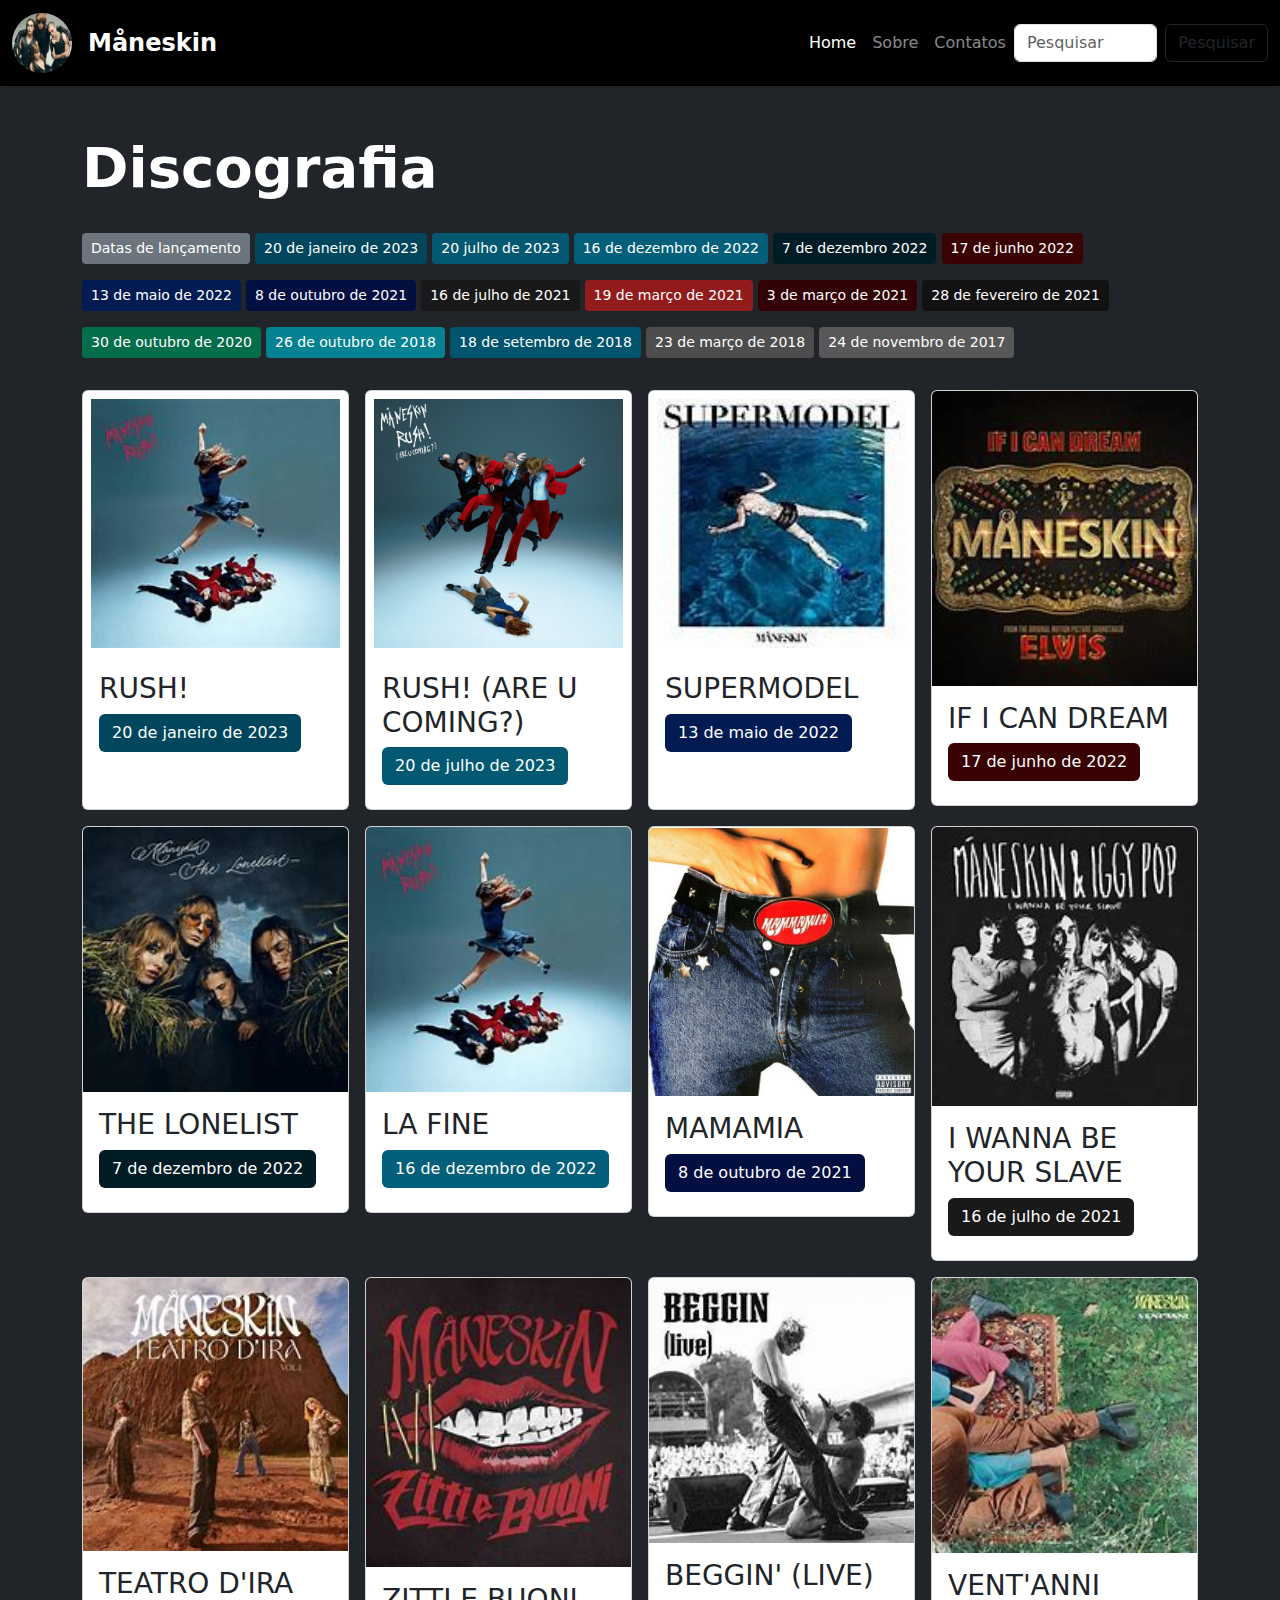
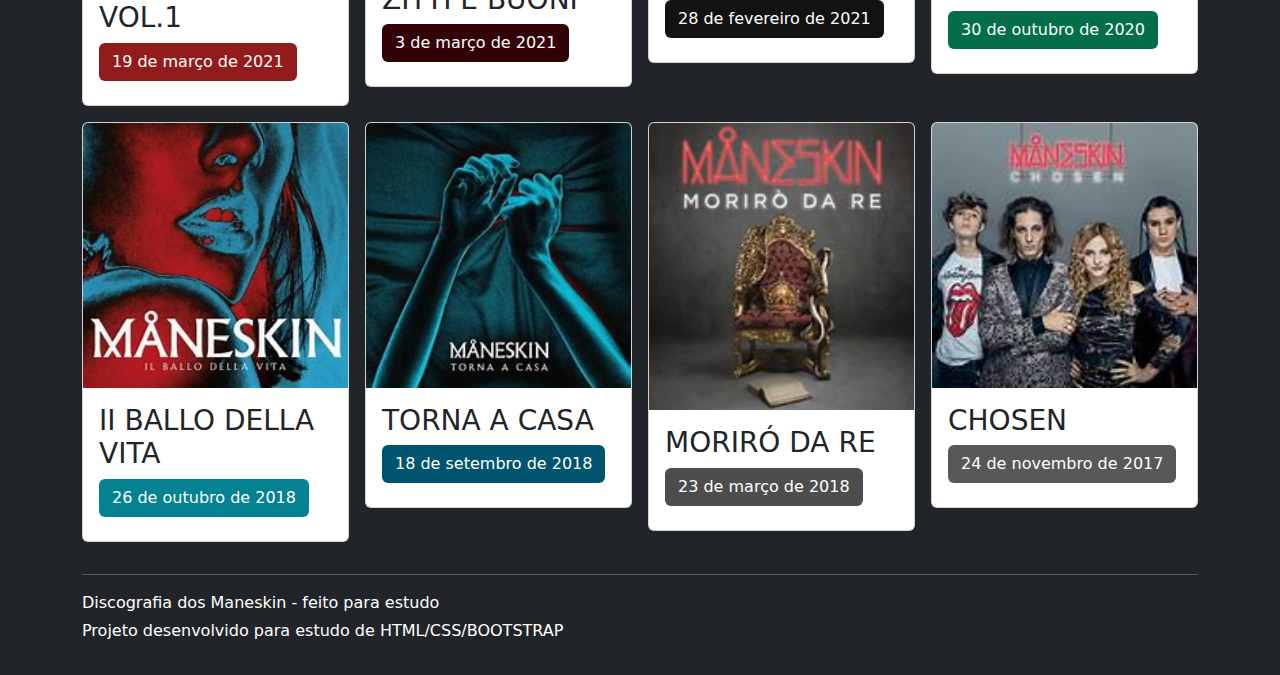
==== commit 32ff4845: "mudança do tamanho dos cards" ====
--- a/index.html
+++ b/index.html
@@ -1,392 +1,517 @@
 <!DOCTYPE html>
 <html lang="pt-br">
-<head>
-    <meta charset="UTF-8">
-    <meta name="viewport" content="width=device-width, initial-scale=1.0">
+  <head>
+    <meta charset="UTF-8" />
+    <meta name="viewport" content="width=device-width, initial-scale=1.0" />
     <title>Måneskin</title>
 
     <!-- Linha do favicon -->
-    <link rel="shortcut icon" href="img/icon_1-removebg-preview.png" type="image/x-icon">
-
-    <link rel="stylesheet" href="https://cdn.jsdelivr.net/npm/bootstrap@5.3.3/dist/css/bootstrap.min.css">
-    <link rel="stylesheet" href="css/style.css">
-</head>
-
-<body class="min-vh-100 bg-dark">
+    <link
+      rel="shortcut icon"
+      href="img/icon_1-removebg-preview.png"
+      type="image/x-icon"
+    />
+
+    <link
+      rel="stylesheet"
+      href="https://cdn.jsdelivr.net/npm/bootstrap@5.3.3/dist/css/bootstrap.min.css"
+    />
+    <link rel="stylesheet" href="css/style.css" />
+  </head>
+
+  <body class="min-vh-100 bg-dark">
     <header>
-        <nav class="navbar navbar-expand-lg navbar-dark shadow-sm">
-            <div class="container-fluid">
-                <a href="index.html" class="navbar-brand d-flex align-items-center">
-                    <img src="img/foto.jpg" alt="Måneskin" class="logo me-3">
-                    <strong class="fs-4">Måneskin</strong>
-                </a>
-                <button class="navbar-toggler" type="button" data-bs-toggle="collapse" data-bs-target="#navbarSupportedContent" aria-controls="navbarSupportedContent" aria-expanded="false" aria-label="Toggle navigation">
-                    <span class="navbar-toggler-icon"></span>
-                </button>   
-                  <div class="collapse navbar-collapse" id="navbarSupportedContent">
-                    <ul class="navbar-nav w-100 justify-content-end mb-2 mb-lg-0">
-                      <li class="nav-item">
-                        <a class="nav-link active" aria-current="page" href="index.html">Home</a>
-                      </li>
-                      <li class="nav-item">
-                        <a class="nav-link" href="#">Sobre</a>
-                      </li>
-                      <li class="nav-item">
-                        <a class="nav-link" href="#">Contatos</a>
-                      </li>
-                    </ul>
-                    <form class="d-flex" role="search">
-                      <input class="form-control me-2" type="search" placeholder="Pesquisar" aria-label="Search">
-                    <button class="btn btn-outline-dark" type="submit">Pesquisar</button>
-                    </form>
-                  </div>
+      <nav class="navbar navbar-expand-lg navbar-dark shadow-sm">
+        <div class="container-fluid">
+          <a href="index.html" class="navbar-brand d-flex align-items-center">
+            <img src="img/foto.jpg" alt="Måneskin" class="logo me-3" />
+            <strong class="fs-4">Måneskin</strong>
+          </a>
+          <button
+            class="navbar-toggler"
+            type="button"
+            data-bs-toggle="collapse"
+            data-bs-target="#navbarSupportedContent"
+            aria-controls="navbarSupportedContent"
+            aria-expanded="false"
+            aria-label="Toggle navigation"
+          >
+            <span class="navbar-toggler-icon"></span>
+          </button>
+          <div class="collapse navbar-collapse" id="navbarSupportedContent">
+            <ul class="navbar-nav w-100 justify-content-end mb-2 mb-lg-0">
+              <li class="nav-item">
+                <a class="nav-link active" aria-current="page" href="index.html"
+                  >Home</a
+                >
+              </li>
+              <li class="nav-item">
+                <a class="nav-link" href="#">Sobre</a>
+              </li>
+              <li class="nav-item">
+                <a class="nav-link" href="#">Contatos</a>
+              </li>
+            </ul>
+            <form class="d-flex" role="search">
+              <input
+                class="form-control me-2"
+                type="search"
+                placeholder="Pesquisar"
+                aria-label="Search"
+              />
+              <button class="btn btn-outline-dark" type="submit">
+                Pesquisar
+              </button>
+            </form>
+          </div>
+        </div>
+      </nav>
+    </header>
+
+    <main>
+      <div class="container text-white pt-5">
+        <div class="row">
+          <div class="justify-content-end">
+            <h1 class="display-4 text-white fw-bolder">Discografia</h1>
+            <div class="my-4">
+              <button class="btn btn-sm my-2 text-white bg-secondary">
+                Datas de lançamento
+              </button>
+              <button
+                class="btn btn-sm my-2 text-white btn-20-de-janeiro-de-2023"
+              >
+                20 de janeiro de 2023
+              </button>
+              <button class="btn btn-sm my-2 text-white btn-20-julho-de-2023">
+                20 julho de 2023
+              </button>
+              <button
+                class="btn btn-sm my-2 text-white btn-16-de-dezembro-de-2022"
+              >
+                16 de dezembro de 2022
+              </button>
+              <button class="btn btn-sm my-2 text-white btn-7-de-dezembro-2022">
+                7 de dezembro 2022
+              </button>
+              <button class="btn btn-sm my-2 text-white btn-17-de-junho-2022">
+                17 de junho 2022
+              </button>
+              <button class="btn btn-sm my-2 text-white btn-13-de-maio-de-2022">
+                13 de maio de 2022
+              </button>
+              <button
+                class="btn btn-sm my-2 text-white btn-8-de-outubro-de-2021"
+              >
+                8 de outubro de 2021
+              </button>
+              <button
+                class="btn btn-sm my-2 text-white btn-16-de-julho-de-2021"
+              >
+                16 de julho de 2021
+              </button>
+              <button
+                class="btn btn-sm my-2 text-white btn-19-de-março-de-2021"
+              >
+                19 de março de 2021
+              </button>
+              <button class="btn btn-sm my-2 text-white btn-3-de-março-de-2021">
+                3 de março de 2021
+              </button>
+              <button
+                class="btn btn-sm my-2 text-white btn-28-de-fevereiro-de-2021"
+              >
+                28 de fevereiro de 2021
+              </button>
+              <button
+                class="btn btn-sm my-2 text-white btn-30-de-outubro-de-2020"
+              >
+                30 de outubro de 2020
+              </button>
+              <button
+                class="btn btn-sm my-2 text-white btn-26-de-outubro-de-2018"
+              >
+                26 de outubro de 2018
+              </button>
+              <button
+                class="btn btn-sm my-2 text-white btn-18-de-setembro-de-2018"
+              >
+                18 de setembro de 2018
+              </button>
+              <button
+                class="btn btn-sm my-2 text-white btn-23-de-março-de-2018"
+              >
+                23 de março de 2018
+              </button>
+              <button
+                class="btn btn-sm my-2 text-white btn-24-de-novembro-de-2017"
+              >
+                24 de novembro de 2017
+              </button>
             </div>
-        </nav>
-    </header>
-
-    <main>
-        <div class="container text-white pt-5">
-            <div class="row">
-                <div class="justify-content-end">
-                    <h1 class="display-4 text-white fw-bolder">
-                        Discografia
-                    </h1>
-                    <div class="my-4">
-                        <button class="btn btn-sm my-2 text-white bg-secondary">
-                            Datas de lançamento
-                        </button>
-                        <button class="btn btn-sm my-2 text-white btn-20-de-janeiro-de-2023">
-                          20 de janeiro de 2023
-                        </button>
-                        <button class="btn btn-sm my-2 text-white btn-20-julho-de-2023">
-                          20 julho de 2023
-                        </button>
-                        <button class="btn btn-sm my-2 text-white btn-16-de-dezembro-de-2022">
-                          16 de dezembro de 2022
-                        </button>
-                        <button class="btn btn-sm my-2 text-white btn-7-de-dezembro-2022">
-                          7 de dezembro 2022
-                        </button>
-                        <button class="btn btn-sm my-2 text-white btn-17-de-junho-2022">
-                          17 de junho 2022
-                        </button>
-                        <button class="btn btn-sm my-2 text-white btn-13-de-maio-de-2022">
-                          13 de maio de 2022
-                        </button>
-                        <button class="btn btn-sm my-2 text-white btn-8-de-outubro-de-2021">
-                          8 de outubro de 2021
-                        </button>
-                        <button class="btn btn-sm my-2 text-white btn-16-de-julho-de-2021">
-                          16 de julho de 2021
-                        </button>
-                        <button class="btn btn-sm my-2 text-white btn-19-de-março-de-2021">
-                          19 de março de 2021
-                        </button>
-                        <button class="btn btn-sm my-2 text-white btn-3-de-março-de-2021">
-                          3 de março de 2021
-                        </button>
-                        <button class="btn btn-sm my-2 text-white btn-28-de-fevereiro-de-2021">
-                          28 de fevereiro de 2021
-                        </button>
-                        <button class="btn btn-sm my-2 text-white btn-30-de-outubro-de-2020">
-                          30 de outubro de 2020
-                        </button>
-                        <button class="btn btn-sm my-2 text-white btn-26-de-outubro-de-2018">
-                          26 de outubro de 2018
-                        </button>
-                        <button class="btn btn-sm my-2 text-white btn-18-de-setembro-de-2018">
-                          18 de setembro de 2018
-                        </button>
-                        <button class="btn btn-sm my-2 text-white btn-23-de-março-de-2018">
-                          23 de março de 2018
-                        </button>
-                        <button class="btn btn-sm my-2 text-white btn-24-de-novembro-de-2017">
-                          24 de novembro de 2017
-                        </button>
-                    </div>
-                </div>
+          </div>
+        </div>
+        <div
+          class="row row-cols-1 row-cols-sm-2 row-cols-md-3 row-cols-lg-4 g-3"
+        >
+          <!-- Início do Card RUSH! -->
+          <div class="col">
+            <a href="rush.html" class="text-decoration-none">
+              <div class="card h-100" style="background-color: #ffffff">
+                <img
+                  src="img/rush.jpg"
+                  alt="RUSH! (ARE U COMING?)"
+                  class="w-100 p-2"
+                />
+                <div class="card-body">
+                  <h3 class="card-title">RUSH!</h3>
+                  <div class="d-flex gap-2 my-2">
+                    <button class="btn btn-20-de-janeiro-de-2023 text-white">
+                      20 de janeiro de 2023
+                    </button>
+                  </div>
+                </div>
+              </div>
+            </a>
+          </div>
+          <!-- Fim do Card do RUSH! -->
+
+          <!-- Início do Card RUSH! (ARE U COMING?) -->
+          <div class="col">
+            <a href="rush are u coming.html" class="text-decoration-none">
+              <div class="card h-100" style="background-color: #ffffff">
+                <img
+                  src="img/rush are u coming.jpg"
+                  alt="RUSH! (ARE U COMING?)"
+                  class="w-100 p-2"
+                />
+                <div class="card-body">
+                  <h3 class="card-title">RUSH! (ARE U COMING?)</h3>
+                  <div class="d-flex gap-2 my-2">
+                    <button class="btn btn-20-julho-de-2023 text-white">
+                      20 de julho de 2023
+                    </button>
+                  </div>
+                </div>
+              </div>
+            </a>
+          </div>
+          <!-- Fim do Card do RUSH! (ARE U COMING?) -->
+
+          <!-- Início do Card SUPERMODEL -->
+          <div class="col">
+            <a href="supermodel.html" class="text-decoration-none">
+              <div class="card h-100" style="background-color: #ffffff">
+                <img
+                  src="img/supermodel 1.jpg"
+                  alt="SUPERMODEL"
+                  class="w-100 p-2"
+                />
+                <div class="card-body">
+                  <h3 class="card-title">SUPERMODEL</h3>
+                  <div class="d-flex gap-2 my-2">
+                    <button class="btn btn-13-de-maio-de-2022 text-white">
+                      13 de maio de 2022
+                    </button>
+                  </div>
+                </div>
+              </div>
+            </a>
+          </div>
+          <!-- Fim do Card do SUPERMODEL -->
+
+          <!-- Início do Card IF I CAN DREAM -->
+          <div class="col">
+            <a href="if i can dream.html" class="text-decoration-none">
+              <div class="card" style="background-color: #ffffff">
+                <img
+                  src="img/if i can dream.jpg"
+                  alt="IF I CAN DREAM"
+                  class="card-img-top"
+                />
+                <div class="card-body">
+                  <h3 class="card-title">IF I CAN DREAM</h3>
+                  <div class="d-flex gap-2 my-2">
+                    <button class="btn btn-17-de-junho-2022 text-white">
+                      17 de junho de 2022
+                    </button>
+                  </div>
+                </div>
+              </div>
+            </a>
+          </div>
+          <!-- Fim do Card do IF I CAN DREAM -->
+
+          <!-- Início do Card do THE LONELIST -->
+          <div class="col">
+            <a href="the lonelist.html" class="text-decoration-none">
+              <div class="card" style="background-color: #ffffff">
+                <img
+                  src="img/the lonelist.jpg"
+                  alt="THE LONELIST"
+                  class="card-img-top"
+                />
+                <div class="card-body">
+                  <h3 class="card-title">THE LONELIST</h3>
+                  <div class="d-flex gap-2 my-2">
+                    <button class="btn btn-7-de-dezembro-2022 text-white">
+                      7 de dezembro de 2022
+                    </button>
+                  </div>
+                </div>
+              </div>
+            </a>
+          </div>
+          <!-- Fim do Card do THE LONELIST -->
+
+          <!-- Início do Card LA FINE -->
+          <div class="col">
+            <a href="la fine.html" class="text-decoration-none">
+              <div class="card" style="background-color: #ffffff">
+                <img src="img/rush.jpg" alt="LA FINE" class="card-img-top" />
+                <div class="card-body">
+                  <h3 class="card-text mb-1">LA FINE</h3>
+                  <div class="d-flex gap-2 my-2">
+                    <button class="btn btn-16-de-dezembro-de-2022 text-white">
+                      16 de dezembro de 2022
+                    </button>
+                  </div>
+                </div>
+              </div>
+            </a>
+          </div>
+          <!-- Fim do Card do LA FINE -->
+
+          <!-- Início do Card do MAMAMIA -->
+          <div class="col">
+            <a href="mamamia.html" class="text-decoration-none">
+              <div class="card" style="background-color: #ffffff">
+                <img
+                  src="img/mvj4c3tb.png"
+                  alt="MAMAMIA"
+                  class="card-img-top"
+                />
+                <div class="card-body">
+                  <h3 class="card-title">MAMAMIA</h3>
+                  <div class="d-flex gap-2 my-2">
+                    <button class="btn btn-8-de-outubro-de-2021 text-white">
+                      8 de outubro de 2021
+                    </button>
+                  </div>
+                </div>
+              </div>
+            </a>
+          </div>
+          <!-- Fim do Card do MAMAMIA -->
+
+          <!-- Início do Card do I WANNA BE YOUR SLAVE -->
+          <div class="col">
+            <a href="i wanna be your slave.html" class="text-decoration-none">
+              <div class="card" style="background-color: #ffffff">
+                <img
+                  src="img/i wanna be your slave.jpg"
+                  alt="I WANNA BE YOUR SLAVE"
+                  class="card-img-top"
+                />
+                <div class="card-body">
+                  <h3 class="card-title">I WANNA BE YOUR SLAVE</h3>
+                  <div class="d-flex gap-2 my-2">
+                    <button class="btn btn-16-de-julho-de-2021 text-white">
+                      16 de julho de 2021
+                    </button>
+                  </div>
+                </div>
+              </div>
+            </a>
+          </div>
+          <!-- Fim do Card do I WANNA BE YOUR SLAVE -->
+
+          <!-- Início do Card do TEATRO D'IRA VOL.1 -->
+          <div class="col">
+            <a href="teatro d'ira vol1.html" class="text-decoration-none">
+              <div class="card" style="background-color: #ffffff">
+                <img
+                  src="img/teatro d'ira.jpg"
+                  alt="TEATRO D'IRA VOL.1"
+                  class="card-img-top"
+                />
+                <div class="card-body">
+                  <h3 class="card-title">TEATRO D'IRA VOL.1</h3>
+                  <div class="d-flex gap-2 my-2">
+                    <button class="btn btn-19-de-março-de-2021 text-white">
+                      19 de março de 2021
+                    </button>
+                  </div>
+                </div>
+              </div>
+            </a>
+          </div>
+          <!-- Fim do Card do TEATRO D'IRA VOL.1   -->
+
+          <!-- Início do Card ZITTI E BUONI -->
+          <div class="col">
+            <a href="zitti e buoni.html" class="text-decoration-none">
+              <div class="card" style="background-color: #ffffff">
+                <img
+                  src="img/zitti e buoni.jpg"
+                  alt="ZITTI E BUONI"
+                  class="card-img-top"
+                />
+                <div class="card-body">
+                  <h3 class="card-title">ZITTI E BUONI</h3>
+                  <div class="d-flex gap-2 my-2">
+                    <button class="btn btn-3-de-março-de-2021 text-white">
+                      3 de março de 2021
+                    </button>
+                  </div>
+                </div>
+              </div>
+            </a>
+          </div>
+          <!-- Fim do Card do ZITTI E BUONI -->
+
+          <!-- Início do Card BEGGIN' (LIVE) -->
+          <div class="col">
+            <a href="beggin live.html" class="text-decoration-none">
+              <div class="card" style="background-color: #ffffff">
+                <img
+                  src="img/begg.jpg"
+                  alt="BEGGIN' (LIVE)"
+                  class="card-img-top"
+                />
+                <div class="card-body">
+                  <h3 class="card-title">BEGGIN' (LIVE)</h3>
+                  <div class="d-flex gap-2 my-2">
+                    <button class="btn btn-28-de-fevereiro-de-2021 text-white">
+                      28 de fevereiro de 2021
+                    </button>
+                  </div>
+                </div>
+              </div>
+            </a>
+          </div>
+          <!-- Fim do Card BEGGIN' (LIVE) -->
+
+          <!-- Início do Card VENT'ANNI -->
+          <div class="col">
+            <a href="vent'anni.html" class="text-decoration-none">
+              <div class="card" style="background-color: #ffffff">
+                <img
+                  src="img/vent'anni.jpg"
+                  alt="VENT'ANNI"
+                  class="card-img-top"
+                />
+                <div class="card-body">
+                  <h3 class="card-title">VENT'ANNI</h3>
+                  <div class="d-flex gap-2 my-2">
+                    <button class="btn btn-30-de-outubro-de-2020 text-white">
+                      30 de outubro de 2020
+                    </button>
+                  </div>
+                </div>
+              </div>
+            </a>
+          </div>
+          <!-- Fim do Card do VENT'ANNI -->
+
+          <!-- Início do Card II BALLO DELLA VITA -->
+          <div class="col">
+            <a href="ii ballo della vita.html" class="text-decoration-none">
+              <div class="card" style="background-color: #ffffff">
+                <img
+                  src="img/ii ballo della vita.jpg"
+                  alt="II BALLO DELLA VITA"
+                  class="card-img-top"
+                />
+                <div class="card-body">
+                  <h3 class="card-title">II BALLO DELLA VITA</h3>
+                  <div class="d-flex gap-2 my-2">
+                    <button class="btn btn-26-de-outubro-de-2018 text-white">
+                      26 de outubro de 2018
+                    </button>
+                  </div>
+                </div>
+              </div>
+            </a>
+          </div>
+          <!-- Fim do Card do II BALLO DELLA VITA -->
+
+          <!-- Início do Card do TORNA A CASA -->
+          <div class="col">
+            <a href="torna a casa.html" class="text-decoration-none">
+              <div class="card" style="background-color: #ffffff">
+                <img
+                  src="img/torna a casa.jpg"
+                  alt="TORNA A CASA"
+                  class="card-img-top"
+                />
+                <div class="card-body">
+                  <h3 class="card-title">TORNA A CASA</h3>
+                  <div class="d-flex gap-2 my-2">
+                    <button class="btn btn-18-de-setembro-de-2018 text-white">
+                      18 de setembro de 2018
+                    </button>
+                  </div>
+                </div>
+              </div>
+            </a>
+          </div>
+          <!-- Fim do Card do TORNA A CASA -->
+
+          <!-- Início do Card MORIRÓ DA RE -->
+          <div class="col">
+            <a href="moriro da re.html" class="text-decoration-none">
+              <div class="card" style="background-color: #ffffff">
+                <img
+                  src="img/moriro da re.jpg"
+                  alt="MORIRÓ DA RE"
+                  class="card-img-top"
+                />
+                <div class="card-body">
+                  <h3 class="card-title">MORIRÓ DA RE</h3>
+                  <div class="d-flex gap-2 my-2">
+                    <button class="btn btn-23-de-março-de-2018 text-white">
+                      23 de março de 2018
+                    </button>
+                  </div>
+                </div>
+              </div>
+            </a>
+          </div>
+          <!-- Fim do Card do MORIRÓ DA RE -->
+
+          <!-- Início do Card do CHOSEN -->
+          <div class="col">
+            <a href="chosen.html" class="text-decoration-none"></a>
+            <div class="card" style="background-color: #ffffff">
+              <img src="img/chosen.jpg" alt="CHOSEN" class="card-img-top" />
+              <div class="card-body">
+                <h3 class="card-title">CHOSEN</h3>
+                <div class="d-flex gap-2 my-2">
+                  <button class="btn btn-24-de-novembro-de-2017 text-white">
+                    24 de novembro de 2017
+                  </button>
+                </div>
+              </div>
             </div>
-            <div class="row row-cols-1 row-cols-sm-2 row-cols-md-3 row-cols-lg-4 g-3">
-
-
-              <!-- Início do Card RUSH! -->
-                <div class="col">
-                  <a href="rush.html" class="text-decoration-none">
-                  <div class="card" style="background-color: #ffffff">
-                    <img src="img/rush.jpg" alt="RUSH! (ARE U COMING?)" class="card-img-top">
-                    <div class="card-body">
-                        <h3 class="card-title">RUSH!</h3>
-                        <div class="d-flex gap-2 my-2">
-                            <button class="btn btn-20-de-janeiro-de-2023 text-white">20 de janeiro de 2023</button>
-                        </div>
-                    </div>
-                  </div>
-                  </a>
-                  </div>
-              <!-- Fim do Card do RUSH! -->
-
-
-              <!-- Início do Card RUSH! (ARE U COMING?) -->
-              <div class="col">
-                <a href="rush are u coming.html" class="text-decoration-none">
-                <div class="card" style="background-color: #ffffff">
-                  <img src="img/rush are u coming.jpg" alt="RUSH! (ARE U COMING?)" class="card-img-top">
-                  <div class="card-body">
-                      <h3 class="card-title">RUSH! (ARE U COMING?)</h3>
-                      <div class="d-flex gap-2 my-2">
-                          <button class="btn btn-20-julho-de-2023 text-white">20 de julho de 2023</button>
-                      </div>
-                  </div>
-                </div>
-                </a>
-              </div>
-              <!-- Fim do Card do RUSH! (ARE U COMING?) -->
-
-
-              <!-- Início do Card SUPERMODEL -->
-              <div class="col">
-              <a href="supermodel.html" class="text-decoration-none">
-                <div class="card" style="background-color: #ffffff;">
-                  <img src="img/supermodel 1.jpg" alt="SUPERMODEL" class="card-img-top">
-                  <div class="card-body">
-                      <h3 class="card-title">SUPERMODEL</h3>
-                      <div class="d-flex gap-2 my-2">
-                          <button class="btn btn-13-de-maio-de-2022 text-white">13 de maio de 2022</button>
-                      </div>
-                    </div>
-                  </div>
-                </a>
-              </div>
-              <!-- Fim do Card do SUPERMODEL -->
-
-
-              <!-- Início do Card IF I CAN DREAM -->
-              <div class="col">
-                <a href="if i can dream.html" class="text-decoration-none">
-                <div class="card" style="background-color: #ffffff;">
-                  <img src="img/if i can dream.jpg" alt="IF I CAN DREAM" class="card-img-top">
-                  <div class="card-body">
-                      <h3 class="card-title">IF I CAN DREAM</h3>
-                      <div class="d-flex gap-2 my-2">
-                          <button class="btn btn-17-de-junho-2022 text-white">17 de junho de 2022</button>
-                      </div>
-                  </div>
-                </div>
-                </a>
-              </div>
-              <!-- Fim do Card do IF I CAN DREAM -->
-
-
-                <!-- Início do Card do THE LONELIST -->
-                <div class="col">
-                  <a href="the lonelist.html" class="text-decoration-none">
-                  <div class="card" style="background-color: #ffffff">
-                    <img src="img/the lonelist.jpg" alt="THE LONELIST" class="card-img-top">
-                    <div class="card-body">
-                        <h3 class="card-title">THE LONELIST</h3>
-                        <div class="d-flex gap-2 my-2">
-                            <button class="btn btn-7-de-dezembro-2022 text-white">7 de dezembro de 2022</button>
-                        </div>
-                    </div>
-                  </div>
-                  </a>
-                </div>
-                <!-- Fim do Card do THE LONELIST -->
-
-
-                <!-- Início do Card LA FINE -->
-                <div class="col">
-                  <a href="la fine.html" class="text-decoration-none">
-                  <div class="card" style="background-color: #ffffff">
-                    <img src="img/rush.jpg" alt="LA FINE" class="card-img-top">
-                    <div class="card-body">
-                        <h3 class="card-text mb-1">LA FINE</h3>
-                        <div class="d-flex gap-2 my-2">
-                          <button class="btn btn-16-de-dezembro-de-2022 text-white">16 de dezembro de 2022</button>
-                        </div>
-                    </div>
-                  </div>
-                  </a>
-                </div>
-                <!-- Fim do Card do LA FINE -->
-
-
-                <!-- Início do Card do MAMAMIA -->
-                <div class="col">
-                <a href="mamamia.html" class="text-decoration-none">
-                  <div class="card" style="background-color: #ffffff;">
-                    <img src="img/mvj4c3tb.png" alt="MAMAMIA" class="card-img-top">
-                    <div class="card-body">
-                        <h3 class="card-title">MAMAMIA</h3>
-                        <div class="d-flex gap-2 my-2">
-                            <button class="btn btn-8-de-outubro-de-2021 text-white">8 de outubro de 2021</button>
-                        </div>
-                    </div>
-                  </div>
-                </a>
-                </div>
-                <!-- Fim do Card do MAMAMIA -->
-
-                <!-- Início do Card do I WANNA BE YOUR SLAVE -->
-                <div class="col">
-                  <a href="i wanna be your slave.html" class="text-decoration-none">
-                  <div class="card" style="background-color: #ffffff">
-                    <img src="img/i wanna be your slave.jpg" alt="I WANNA BE YOUR SLAVE" class="card-img-top">
-                    <div class="card-body">
-                        <h3 class="card-title">I WANNA BE YOUR SLAVE</h3>
-                        <div class="d-flex gap-2 my-2">
-                            <button class="btn btn-16-de-julho-de-2021 text-white">16 de julho de 2021</button>
-                        </div>
-                    </div>
-                  </div>
-                </a>
-                </div>
-                <!-- Fim do Card do I WANNA BE YOUR SLAVE -->
-
-                <!-- Início do Card do TEATRO D'IRA VOL.1 -->
-                <div class="col">
-                  <a href="teatro d'ira vol1.html" class="text-decoration-none">
-                  <div class="card" style="background-color: #ffffff">
-                    <img src="img/teatro d'ira.jpg" alt="TEATRO D'IRA VOL.1" class="card-img-top">
-                    <div class="card-body">
-                        <h3 class="card-title">TEATRO D'IRA VOL.1</h3>
-                        <div class="d-flex gap-2 my-2">
-                            <button class="btn btn-19-de-março-de-2021 text-white">19 de março de 2021</button>
-                        </div>
-                    </div>
-                  </div>
-                </a>
-                </div>
-                <!-- Fim do Card do TEATRO D'IRA VOL.1   -->
-
-                <!-- Início do Card ZITTI E BUONI -->
-                <div class="col">
-                <a href="zitti e buoni.html" class="text-decoration-none">
-                  <div class="card" style="background-color: #ffffff">
-                    <img src="img/zitti e buoni.jpg" alt="ZITTI E BUONI" class="card-img-top">
-                    <div class="card-body">
-                        <h3 class="card-title">ZITTI E BUONI</h3>
-                        <div class="d-flex gap-2 my-2">
-                            <button class="btn btn-3-de-março-de-2021 text-white">3 de março de 2021</button>
-                        </div>
-                    </div>
-                  </div>
-                </a>
-                </div>
-                <!-- Fim do Card do ZITTI E BUONI -->
-
-                <!-- Início do Card BEGGIN' (LIVE) -->
-                <div class="col">
-                  <a href="beggin live.html" class="text-decoration-none">
-                  <div class="card" style="background-color: #ffffff">
-                    <img src="img/begg.jpg" alt="BEGGIN' (LIVE)" class="card-img-top">
-                    <div class="card-body">
-                        <h3 class="card-title">BEGGIN' (LIVE)</h3>
-                        <div class="d-flex gap-2 my-2">
-                            <button class="btn btn-28-de-fevereiro-de-2021 text-white">28 de fevereiro de 2021</button>
-                        </div>
-                    </div>
-                  </div>
-                </a>
-                </div>
-                <!-- Fim do Card BEGGIN' (LIVE) -->
-
-                <!-- Início do Card VENT'ANNI -->
-                <div class="col">
-                <a href="vent'anni.html" class="text-decoration-none">
-                  <div class="card" style="background-color: #ffffff">
-                    <img src="img/vent'anni.jpg" alt="VENT'ANNI" class="card-img-top">
-                    <div class="card-body">
-                        <h3 class="card-title">VENT'ANNI</h3>
-                        <div class="d-flex gap-2 my-2">
-                            <button class="btn btn-30-de-outubro-de-2020 text-white">30 de outubro de 2020</button>
-                        </div>
-                    </div>
-                  </div>
-                </a>
-                </div>
-                <!-- Fim do Card do VENT'ANNI -->
-
-                <!-- Início do Card II BALLO DELLA VITA -->
-                <div class="col">
-                  <a href="ii ballo della vita.html" class="text-decoration-none">
-                  <div class="card" style="background-color: #ffffff">
-                    <img src="img/ii ballo della vita.jpg" alt="II BALLO DELLA VITA" class="card-img-top">
-                    <div class="card-body">
-                        <h3 class="card-title">II BALLO DELLA VITA</h3>
-                        <div class="d-flex gap-2 my-2">
-                            <button class="btn btn-26-de-outubro-de-2018 text-white">26 de outubro de 2018</button>
-                        </div>
-                      </div>
-                    </div>
-                  </a>
-                </div>
-                <!-- Fim do Card do II BALLO DELLA VITA -->
-
-                <!-- Início do Card do TORNA A CASA -->
-                <div class="col">
-                  <a href="torna a casa.html" class="text-decoration-none">
-                    <div class="card" style="background-color: #ffffff">
-                      <img src="img/torna a casa.jpg" alt="TORNA A CASA" class="card-img-top">
-                      <div class="card-body">
-                          <h3 class="card-title">TORNA A CASA</h3>
-                          <div class="d-flex gap-2 my-2">
-                              <button class="btn btn-18-de-setembro-de-2018 text-white">18 de setembro de 2018</button>
-                          </div>
-                      </div>
-                    </div>
-                  </a>
-                </div>
-                <!-- Fim do Card do TORNA A CASA -->
-
-                <!-- Início do Card MORIRÓ DA RE -->
-                <div class="col">
-                  <a href="moriro da re.html" class="text-decoration-none">
-                    <div class="card" style="background-color: #ffffff">
-                      <img src="img/moriro da re.jpg" alt="MORIRÓ DA RE" class="card-img-top">
-                      <div class="card-body">
-                          <h3 class="card-title">MORIRÓ DA RE</h3>
-                          <div class="d-flex gap-2 my-2">
-                              <button class="btn btn-23-de-março-de-2018 text-white">23 de março de 2018</button>
-                          </div>
-                      </div>
-                    </div>
-                  </a>
-                </div>
-                <!-- Fim do Card do MORIRÓ DA RE -->
-
-                <!-- Início do Card do CHOSEN -->
-                <div class="col">
-                  <a href="chosen.html" class="text-decoration-none"></a>
-                  <div class="card" style="background-color: #ffffff">
-                    <img src="img/chosen.jpg" alt="CHOSEN" class="card-img-top">
-                    <div class="card-body">
-                        <h3 class="card-title">CHOSEN</h3>
-                        <div class="d-flex gap-2 my-2">
-                            <button class="btn btn-24-de-novembro-de-2017 text-white">24 de novembro de 2017</button>
-                        </div>
-                    </div>
-                  </div>
-                </div>
-                <!-- Fim do Card do CHOSEN -->
-
-              </div>
+          </div>
+          <!-- Fim do Card do CHOSEN -->
         </div>
-   </main>
+      </div>
+    </main>
 
     <footer class="py-3">
-        <div class="container text-white">
-            <hr>
-            <p class="float-end">
-                <a href="#">
-                    <i class="bi bi-arrow-up-square-fill text-danger fs-2"></i>
-                </a>
-            </p>
-            <p class="mb-1">Discografia dos Maneskin - feito para estudo</p>
-            <p>Projeto desenvolvido para estudo de HTML/CSS/BOOTSTRAP</p>
-        </div>
+      <div class="container text-white">
+        <hr />
+        <p class="float-end">
+          <a href="#">
+            <i class="bi bi-arrow-up-square-fill text-danger fs-2"></i>
+          </a>
+        </p>
+        <p class="mb-1">Discografia dos Maneskin - feito para estudo</p>
+        <p>Projeto desenvolvido para estudo de HTML/CSS/BOOTSTRAP</p>
+      </div>
     </footer>
 
-    <script src="https://cdn.jsdelivr.net/npm/bootstrap@5.3.3/dist/js/bootstrap.bundle.min.js"></script>  
-</body>
-</html>+    <script src="https://cdn.jsdelivr.net/npm/bootstrap@5.3.3/dist/js/bootstrap.bundle.min.js"></script>
+  </body>
+</html>
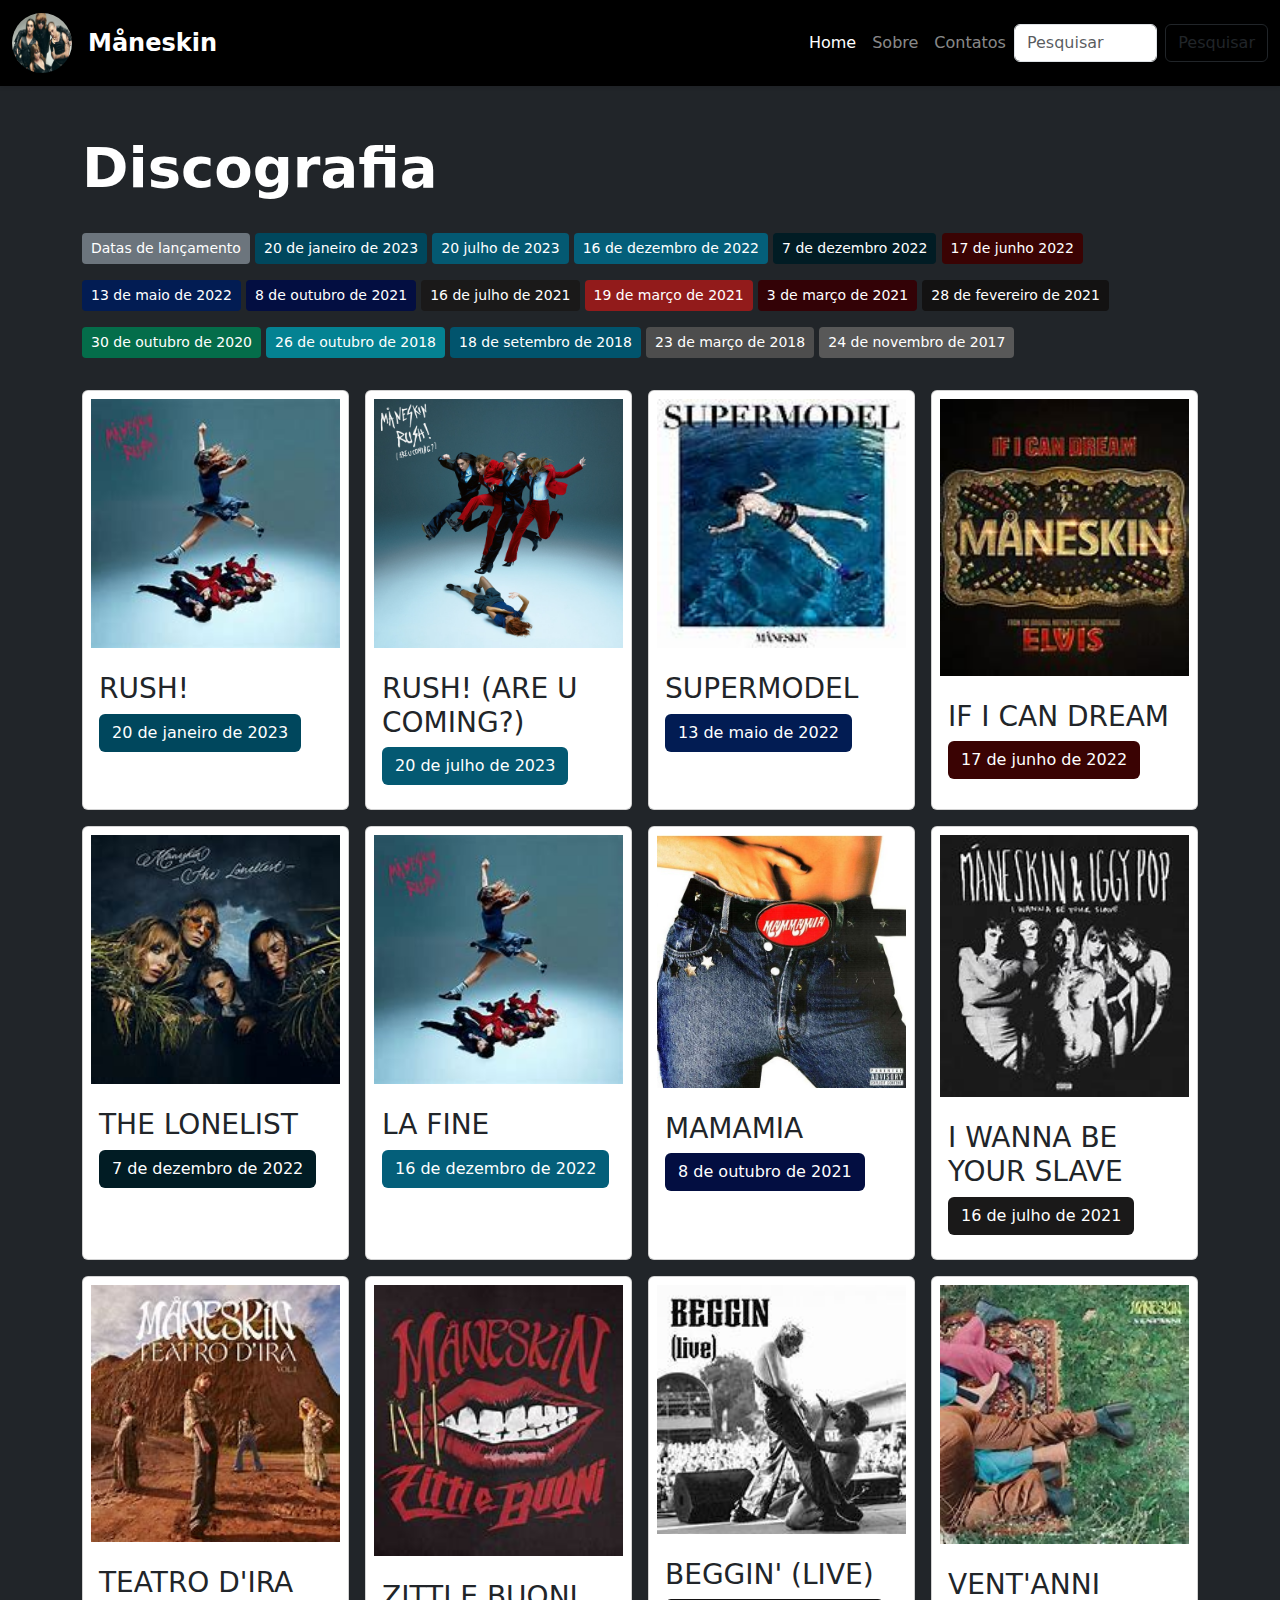
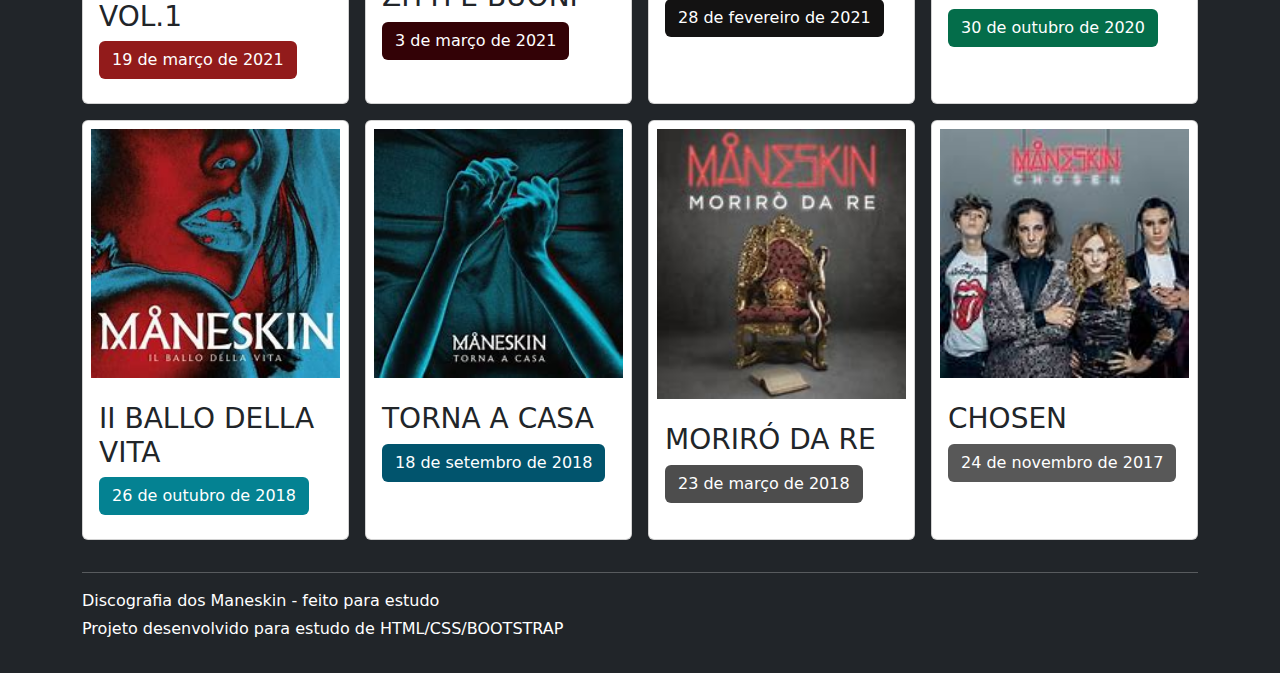
==== commit 380010b6: "finalização dos cards da index" ====
--- a/index.html
+++ b/index.html
@@ -24,7 +24,7 @@
       <nav class="navbar navbar-expand-lg navbar-dark shadow-sm">
         <div class="container-fluid">
           <a href="index.html" class="navbar-brand d-flex align-items-center">
-            <img src="img/foto.jpg" alt="Måneskin" class="logo me-3" />
+            <img src="img/foto.jpg" alt="Måneskin" class="logo me-3"/>
             <strong class="fs-4">Måneskin</strong>
           </a>
           <button
@@ -34,16 +34,14 @@
             data-bs-target="#navbarSupportedContent"
             aria-controls="navbarSupportedContent"
             aria-expanded="false"
-            aria-label="Toggle navigation"
-          >
+            aria-label="Toggle navigation">
             <span class="navbar-toggler-icon"></span>
           </button>
           <div class="collapse navbar-collapse" id="navbarSupportedContent">
             <ul class="navbar-nav w-100 justify-content-end mb-2 mb-lg-0">
               <li class="nav-item">
                 <a class="nav-link active" aria-current="page" href="index.html"
-                  >Home</a
-                >
+                  >Home</a>
               </li>
               <li class="nav-item">
                 <a class="nav-link" href="#">Sobre</a>
@@ -123,8 +121,7 @@
                 28 de fevereiro de 2021
               </button>
               <button
-                class="btn btn-sm my-2 text-white btn-30-de-outubro-de-2020"
-              >
+                class="btn btn-sm my-2 text-white btn-30-de-outubro-de-2020">
                 30 de outubro de 2020
               </button>
               <button
@@ -205,7 +202,7 @@
                   src="img/supermodel 1.jpg"
                   alt="SUPERMODEL"
                   class="w-100 p-2"
-                />
+                img/>
                 <div class="card-body">
                   <h3 class="card-title">SUPERMODEL</h3>
                   <div class="d-flex gap-2 my-2">
@@ -222,11 +219,11 @@
           <!-- Início do Card IF I CAN DREAM -->
           <div class="col">
             <a href="if i can dream.html" class="text-decoration-none">
-              <div class="card" style="background-color: #ffffff">
+              <div class="card h-100" style="background-color: #ffffff">
                 <img
                   src="img/if i can dream.jpg"
                   alt="IF I CAN DREAM"
-                  class="card-img-top"
+                  class="w-100 p-2"
                 />
                 <div class="card-body">
                   <h3 class="card-title">IF I CAN DREAM</h3>
@@ -244,11 +241,11 @@
           <!-- Início do Card do THE LONELIST -->
           <div class="col">
             <a href="the lonelist.html" class="text-decoration-none">
-              <div class="card" style="background-color: #ffffff">
+              <div class="card h-100" style="background-color: #ffffff">
                 <img
                   src="img/the lonelist.jpg"
                   alt="THE LONELIST"
-                  class="card-img-top"
+                  class="w-100 p-2"
                 />
                 <div class="card-body">
                   <h3 class="card-title">THE LONELIST</h3>
@@ -266,8 +263,12 @@
           <!-- Início do Card LA FINE -->
           <div class="col">
             <a href="la fine.html" class="text-decoration-none">
-              <div class="card" style="background-color: #ffffff">
-                <img src="img/rush.jpg" alt="LA FINE" class="card-img-top" />
+              <div class="card h-100" style="background-color: #ffffff">
+                <img 
+                src="img/rush.jpg" 
+                alt="LA FINE" 
+                class="w-100 p-2"
+                 />
                 <div class="card-body">
                   <h3 class="card-text mb-1">LA FINE</h3>
                   <div class="d-flex gap-2 my-2">
@@ -284,11 +285,11 @@
           <!-- Início do Card do MAMAMIA -->
           <div class="col">
             <a href="mamamia.html" class="text-decoration-none">
-              <div class="card" style="background-color: #ffffff">
+              <div class="card h-100" style="background-color: #ffffff">
                 <img
                   src="img/mvj4c3tb.png"
                   alt="MAMAMIA"
-                  class="card-img-top"
+                  class="w-100 p-2"
                 />
                 <div class="card-body">
                   <h3 class="card-title">MAMAMIA</h3>
@@ -306,11 +307,11 @@
           <!-- Início do Card do I WANNA BE YOUR SLAVE -->
           <div class="col">
             <a href="i wanna be your slave.html" class="text-decoration-none">
-              <div class="card" style="background-color: #ffffff">
+              <div class="card h-100" style="background-color: #ffffff">
                 <img
                   src="img/i wanna be your slave.jpg"
                   alt="I WANNA BE YOUR SLAVE"
-                  class="card-img-top"
+                  class="w-100 p-2"
                 />
                 <div class="card-body">
                   <h3 class="card-title">I WANNA BE YOUR SLAVE</h3>
@@ -328,11 +329,11 @@
           <!-- Início do Card do TEATRO D'IRA VOL.1 -->
           <div class="col">
             <a href="teatro d'ira vol1.html" class="text-decoration-none">
-              <div class="card" style="background-color: #ffffff">
+              <div class="card h-100" style="background-color: #ffffff">
                 <img
                   src="img/teatro d'ira.jpg"
                   alt="TEATRO D'IRA VOL.1"
-                  class="card-img-top"
+                  class="w-100 p-2"
                 />
                 <div class="card-body">
                   <h3 class="card-title">TEATRO D'IRA VOL.1</h3>
@@ -350,11 +351,11 @@
           <!-- Início do Card ZITTI E BUONI -->
           <div class="col">
             <a href="zitti e buoni.html" class="text-decoration-none">
-              <div class="card" style="background-color: #ffffff">
+              <div class="card h-100" style="background-color: #ffffff">
                 <img
                   src="img/zitti e buoni.jpg"
                   alt="ZITTI E BUONI"
-                  class="card-img-top"
+                  class="w-100 p-2"
                 />
                 <div class="card-body">
                   <h3 class="card-title">ZITTI E BUONI</h3>
@@ -372,11 +373,11 @@
           <!-- Início do Card BEGGIN' (LIVE) -->
           <div class="col">
             <a href="beggin live.html" class="text-decoration-none">
-              <div class="card" style="background-color: #ffffff">
+              <div class="card h-100" style="background-color: #ffffff">
                 <img
                   src="img/begg.jpg"
                   alt="BEGGIN' (LIVE)"
-                  class="card-img-top"
+                  class="w-100 p-2"
                 />
                 <div class="card-body">
                   <h3 class="card-title">BEGGIN' (LIVE)</h3>
@@ -394,11 +395,11 @@
           <!-- Início do Card VENT'ANNI -->
           <div class="col">
             <a href="vent'anni.html" class="text-decoration-none">
-              <div class="card" style="background-color: #ffffff">
+              <div class="card h-100" style="background-color: #ffffff">
                 <img
                   src="img/vent'anni.jpg"
                   alt="VENT'ANNI"
-                  class="card-img-top"
+                  class="w-100 p-2"
                 />
                 <div class="card-body">
                   <h3 class="card-title">VENT'ANNI</h3>
@@ -416,11 +417,11 @@
           <!-- Início do Card II BALLO DELLA VITA -->
           <div class="col">
             <a href="ii ballo della vita.html" class="text-decoration-none">
-              <div class="card" style="background-color: #ffffff">
+              <div class="card h-100" style="background-color: #ffffff">
                 <img
                   src="img/ii ballo della vita.jpg"
                   alt="II BALLO DELLA VITA"
-                  class="card-img-top"
+                  class="w-100 p-2"
                 />
                 <div class="card-body">
                   <h3 class="card-title">II BALLO DELLA VITA</h3>
@@ -438,11 +439,11 @@
           <!-- Início do Card do TORNA A CASA -->
           <div class="col">
             <a href="torna a casa.html" class="text-decoration-none">
-              <div class="card" style="background-color: #ffffff">
+              <div class="card h-100" style="background-color: #ffffff">
                 <img
                   src="img/torna a casa.jpg"
                   alt="TORNA A CASA"
-                  class="card-img-top"
+                  class="w-100 p-2"
                 />
                 <div class="card-body">
                   <h3 class="card-title">TORNA A CASA</h3>
@@ -460,11 +461,11 @@
           <!-- Início do Card MORIRÓ DA RE -->
           <div class="col">
             <a href="moriro da re.html" class="text-decoration-none">
-              <div class="card" style="background-color: #ffffff">
+              <div class="card h-100" style="background-color: #ffffff">
                 <img
                   src="img/moriro da re.jpg"
                   alt="MORIRÓ DA RE"
-                  class="card-img-top"
+                  class="w-100 p-2"
                 />
                 <div class="card-body">
                   <h3 class="card-title">MORIRÓ DA RE</h3>
@@ -482,8 +483,12 @@
           <!-- Início do Card do CHOSEN -->
           <div class="col">
             <a href="chosen.html" class="text-decoration-none"></a>
-            <div class="card" style="background-color: #ffffff">
-              <img src="img/chosen.jpg" alt="CHOSEN" class="card-img-top" />
+            <div class="card h-100" style="background-color: #ffffff">
+              <img 
+              src="img/chosen.jpg"
+              alt="CHOSEN" 
+              class="w-100 p-2" 
+              />
               <div class="card-body">
                 <h3 class="card-title">CHOSEN</h3>
                 <div class="d-flex gap-2 my-2">
